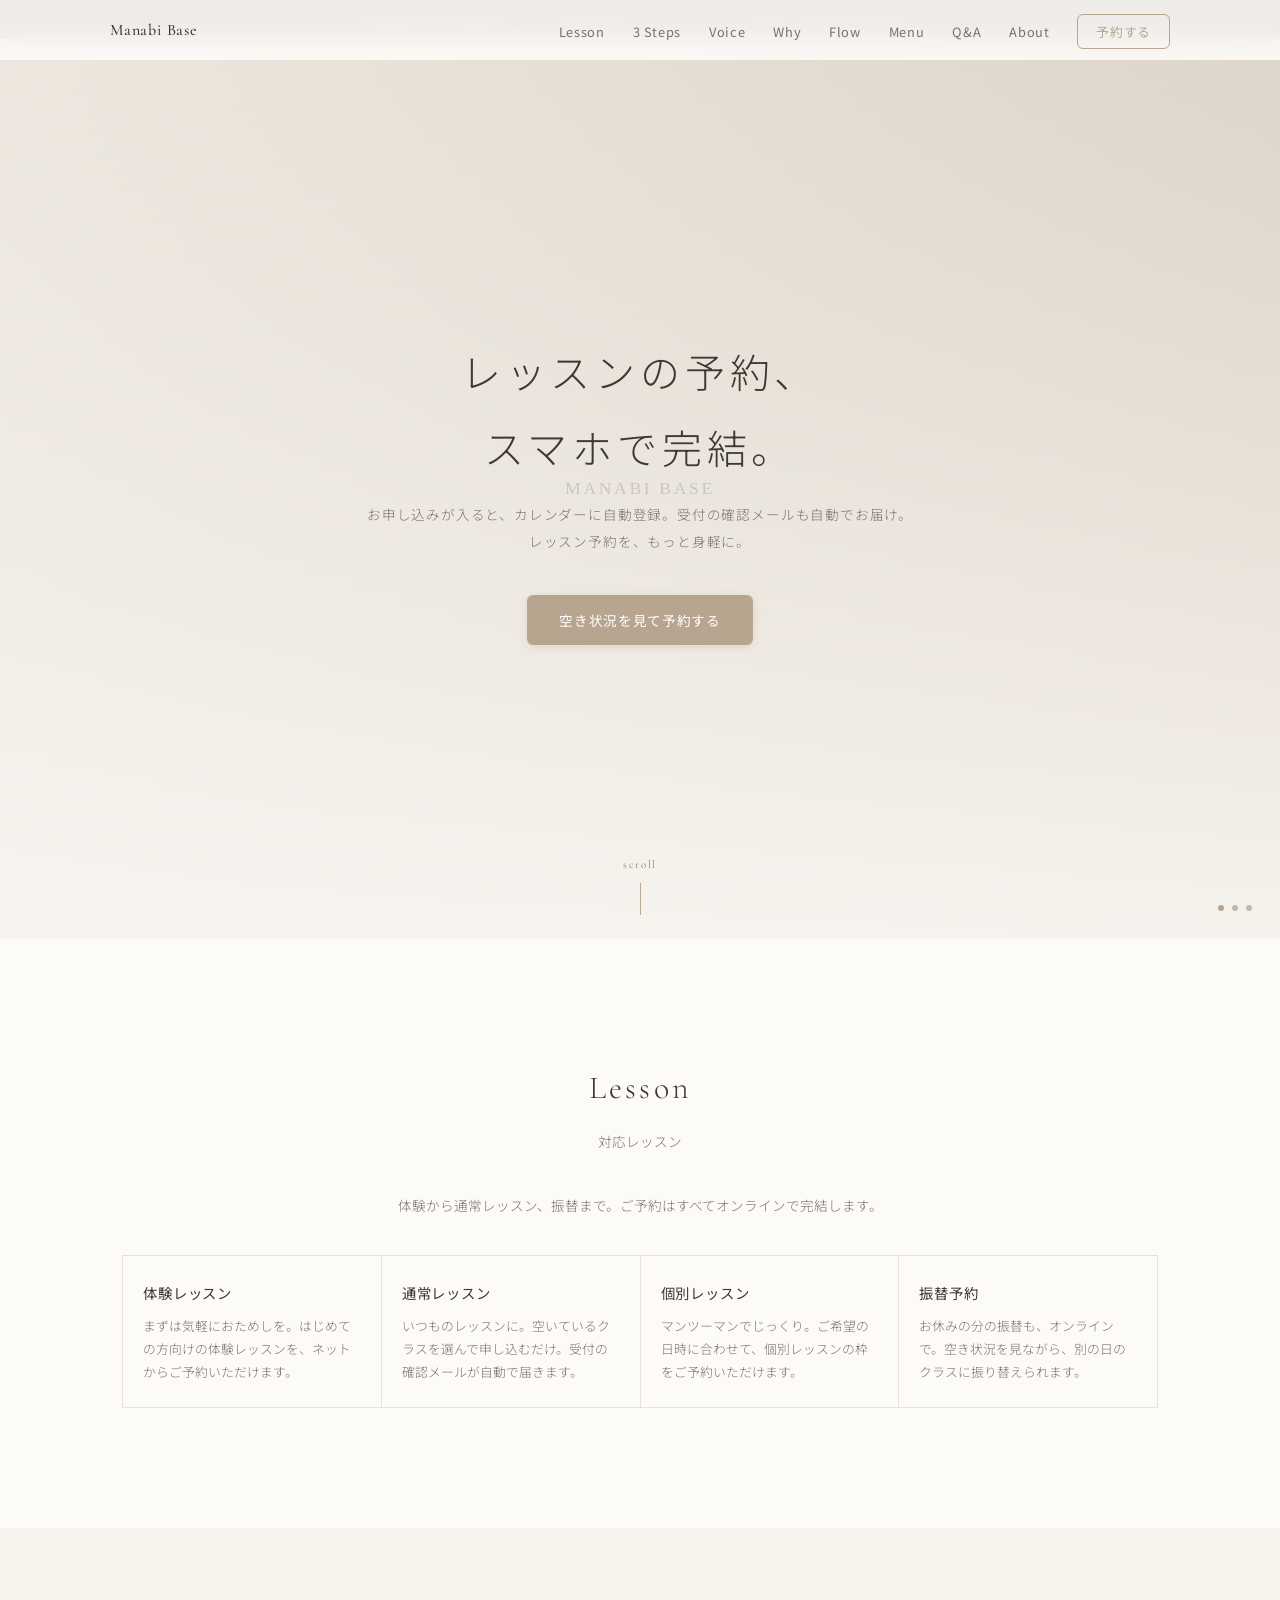
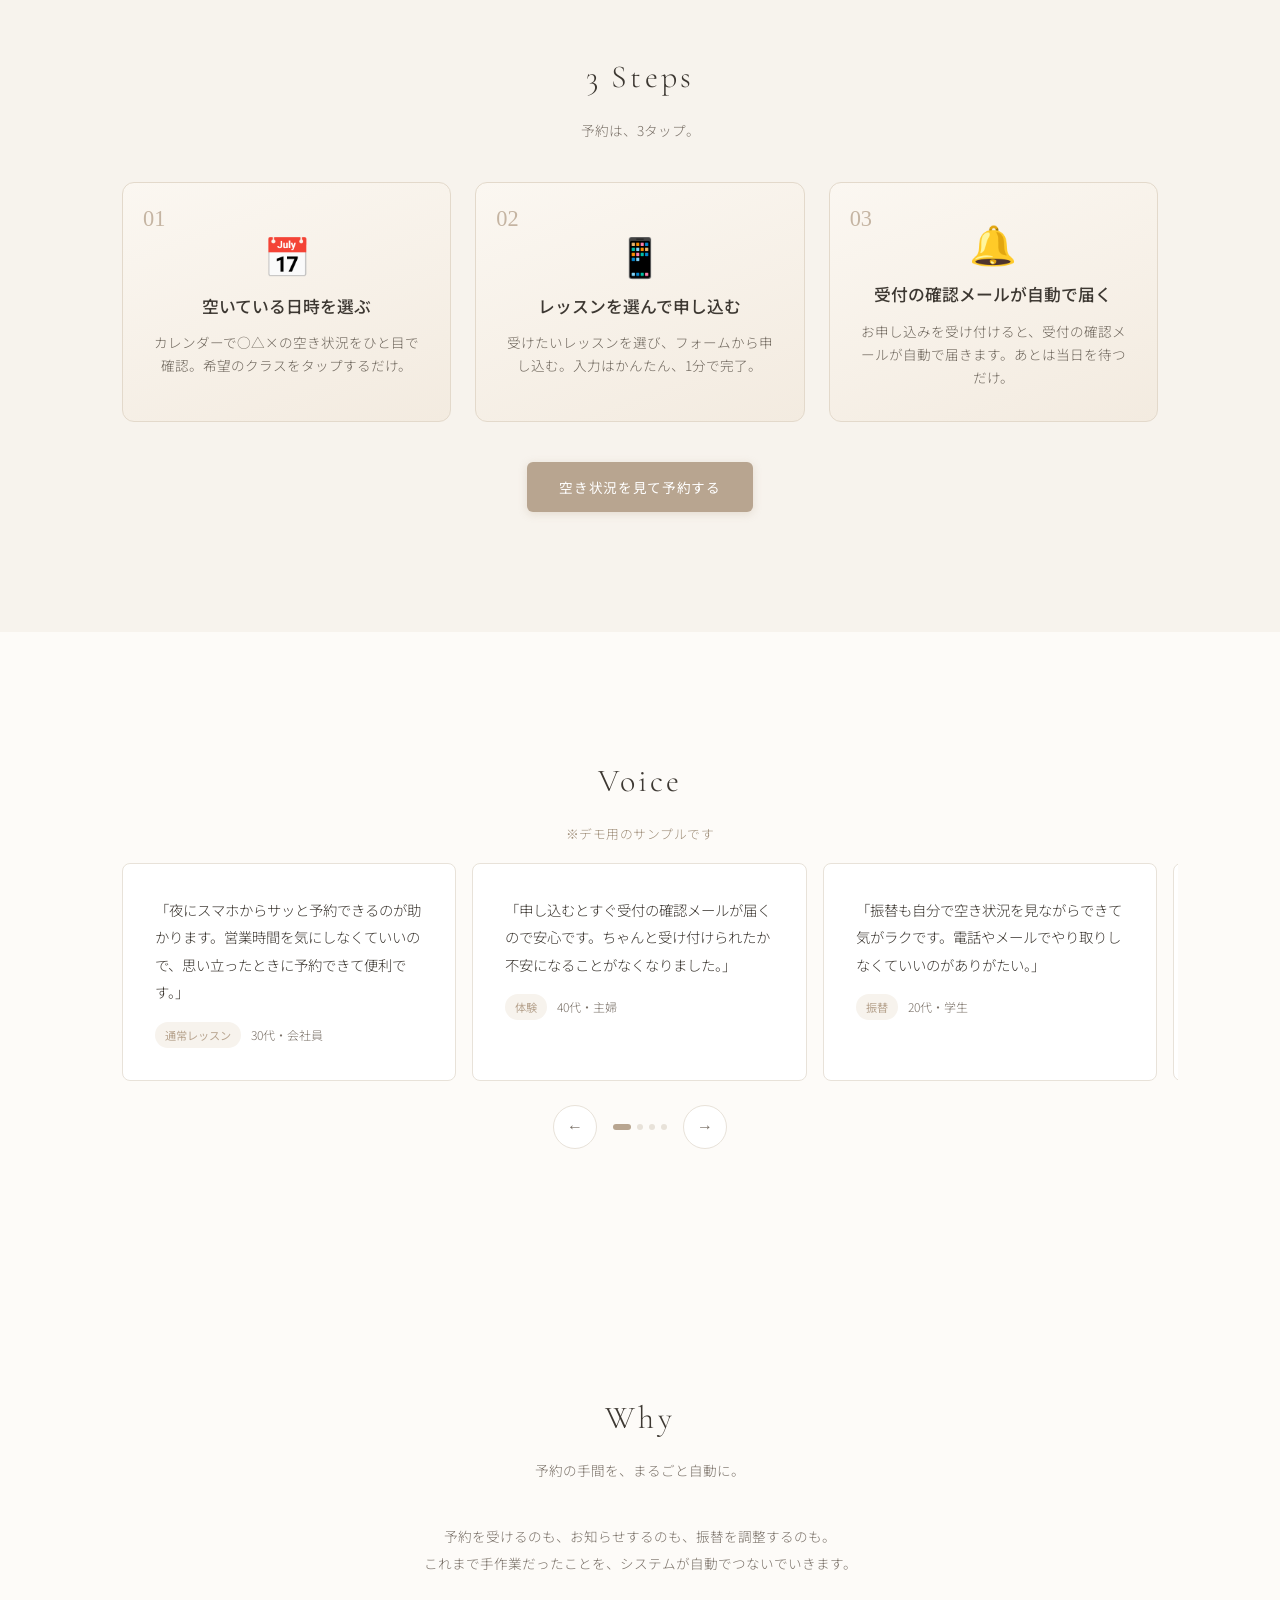
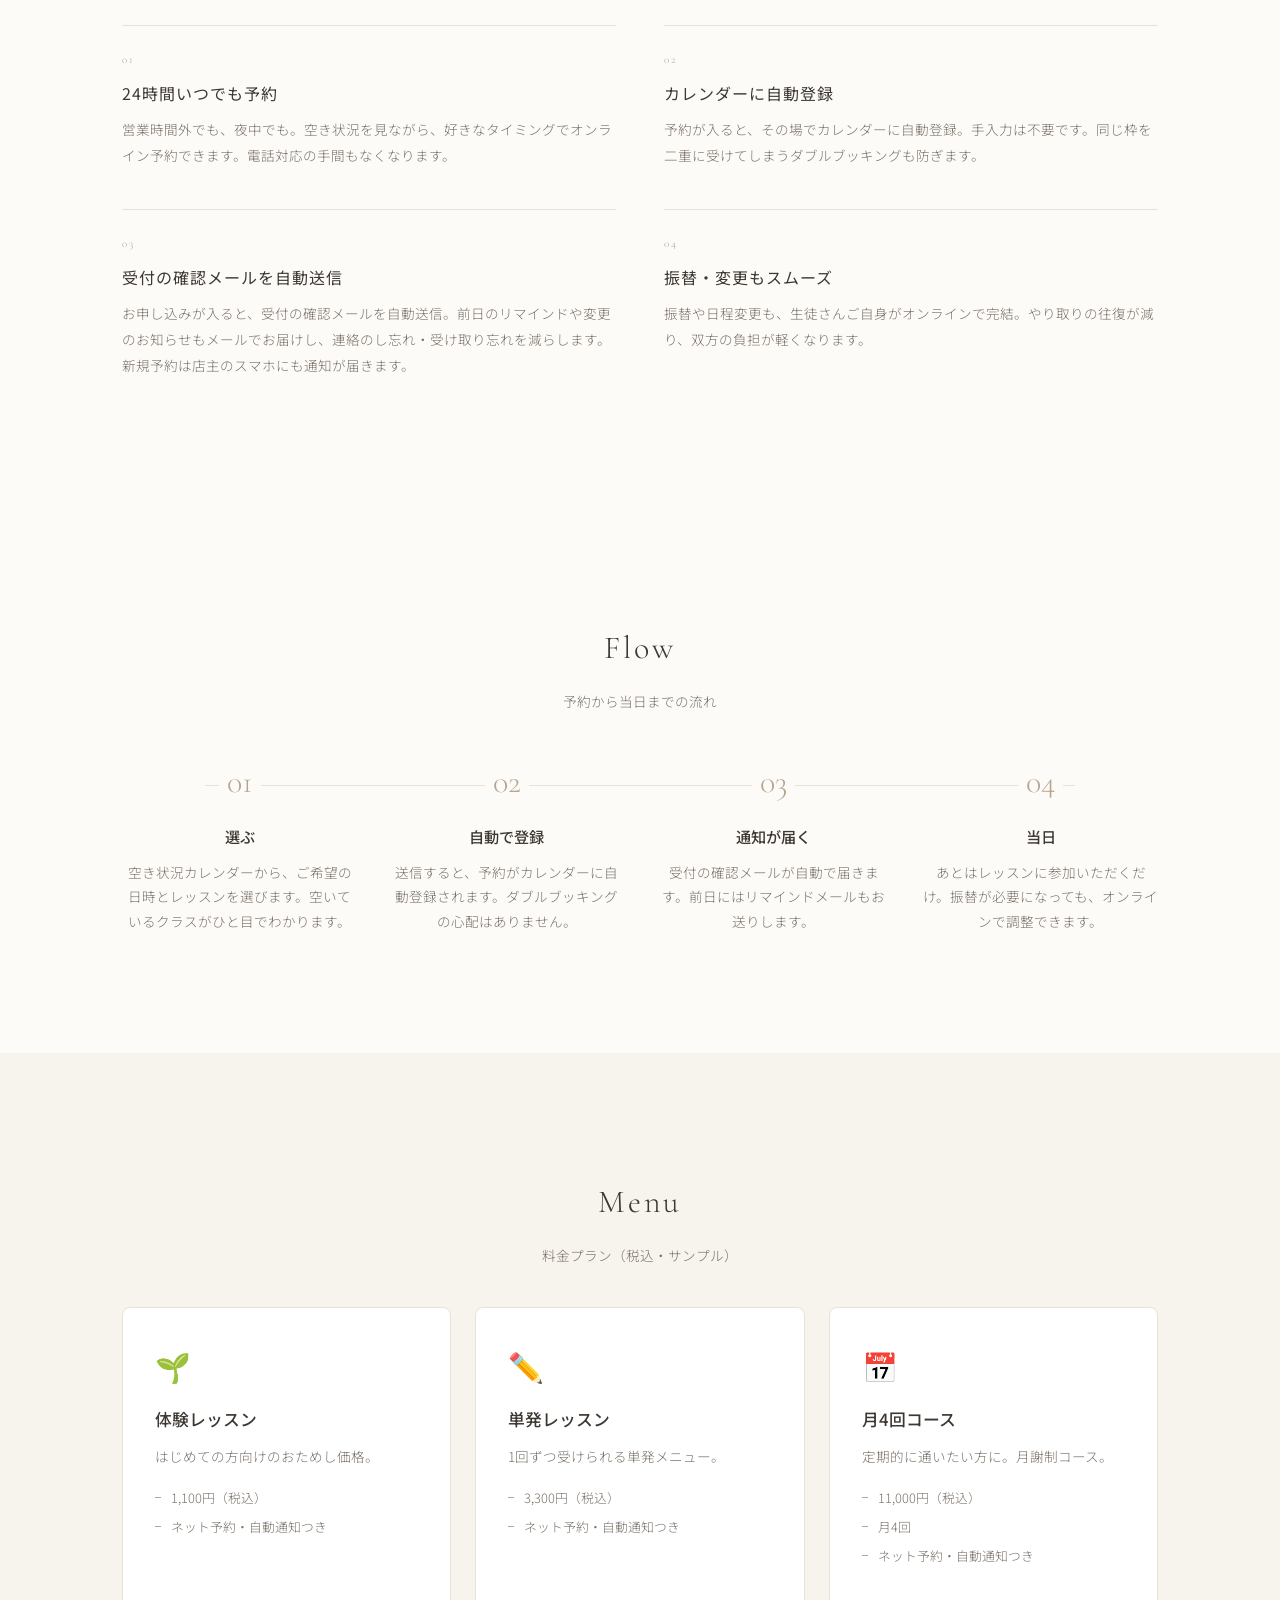
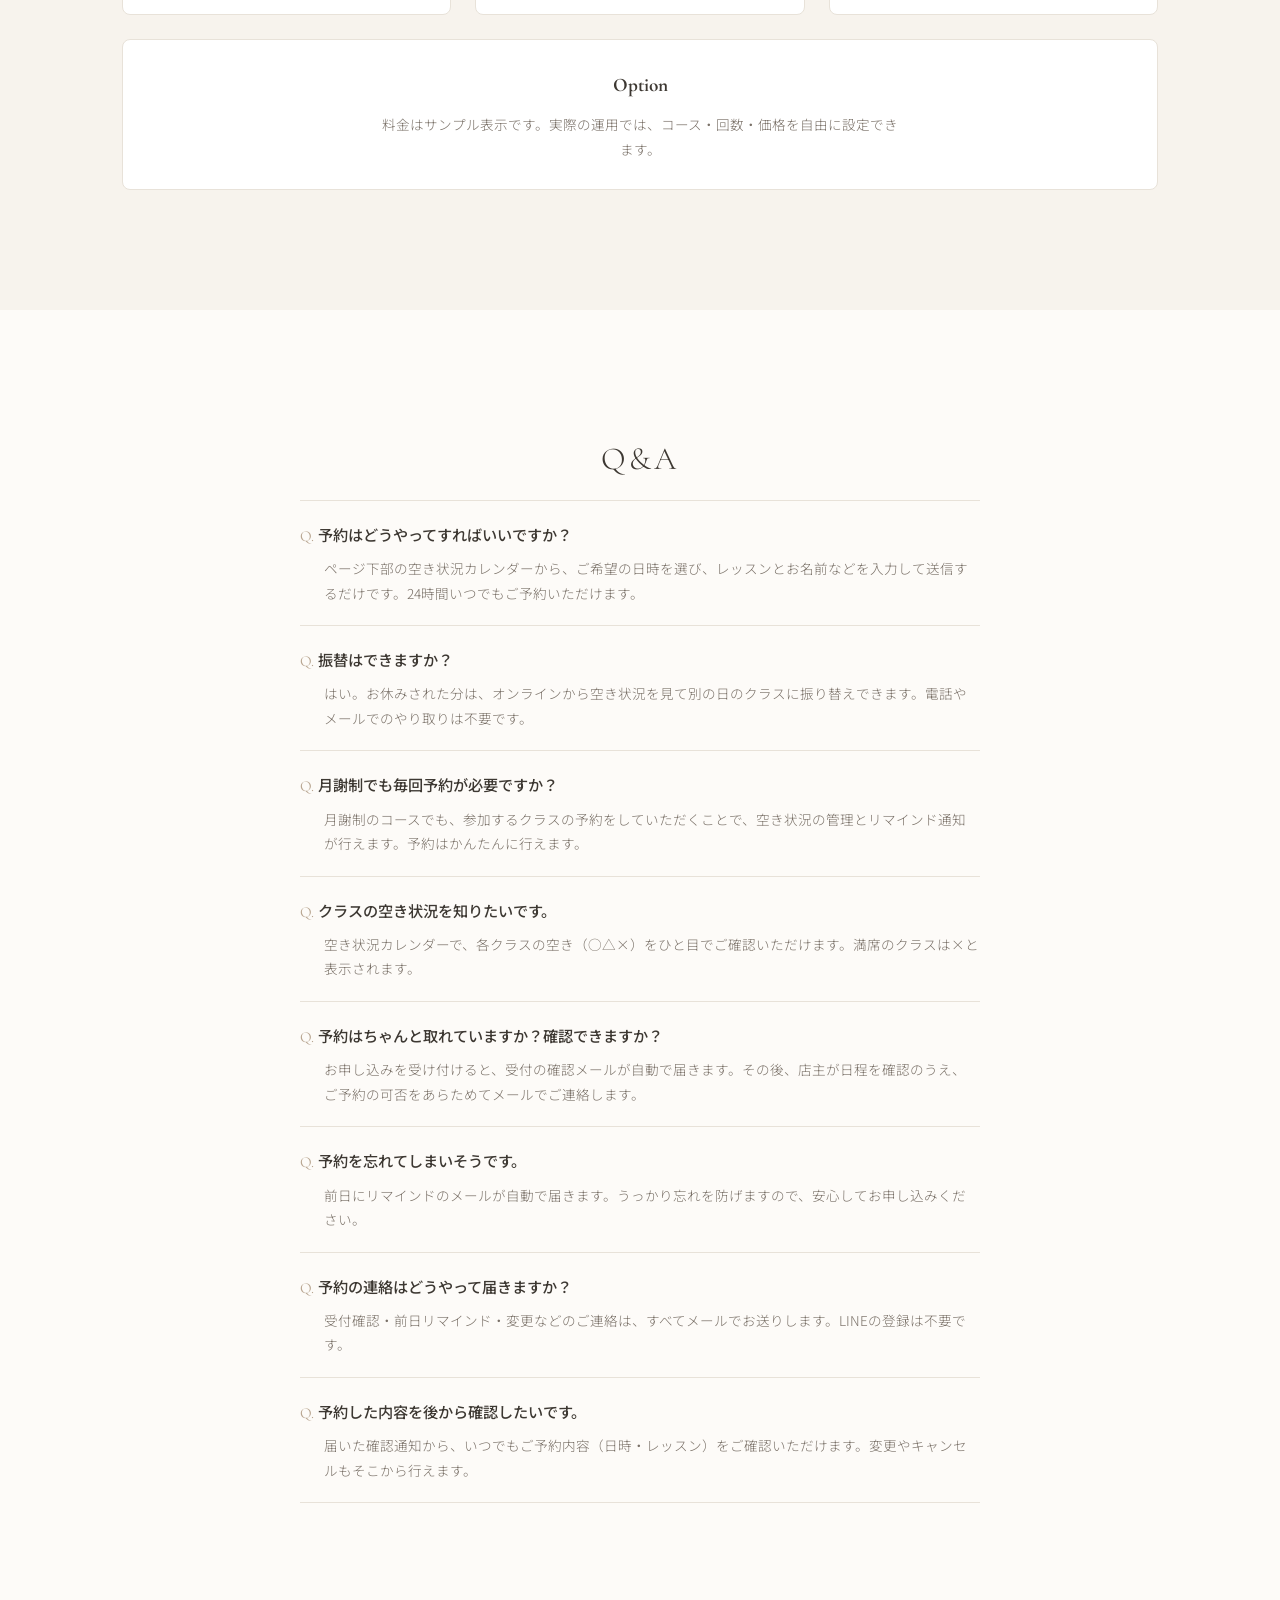
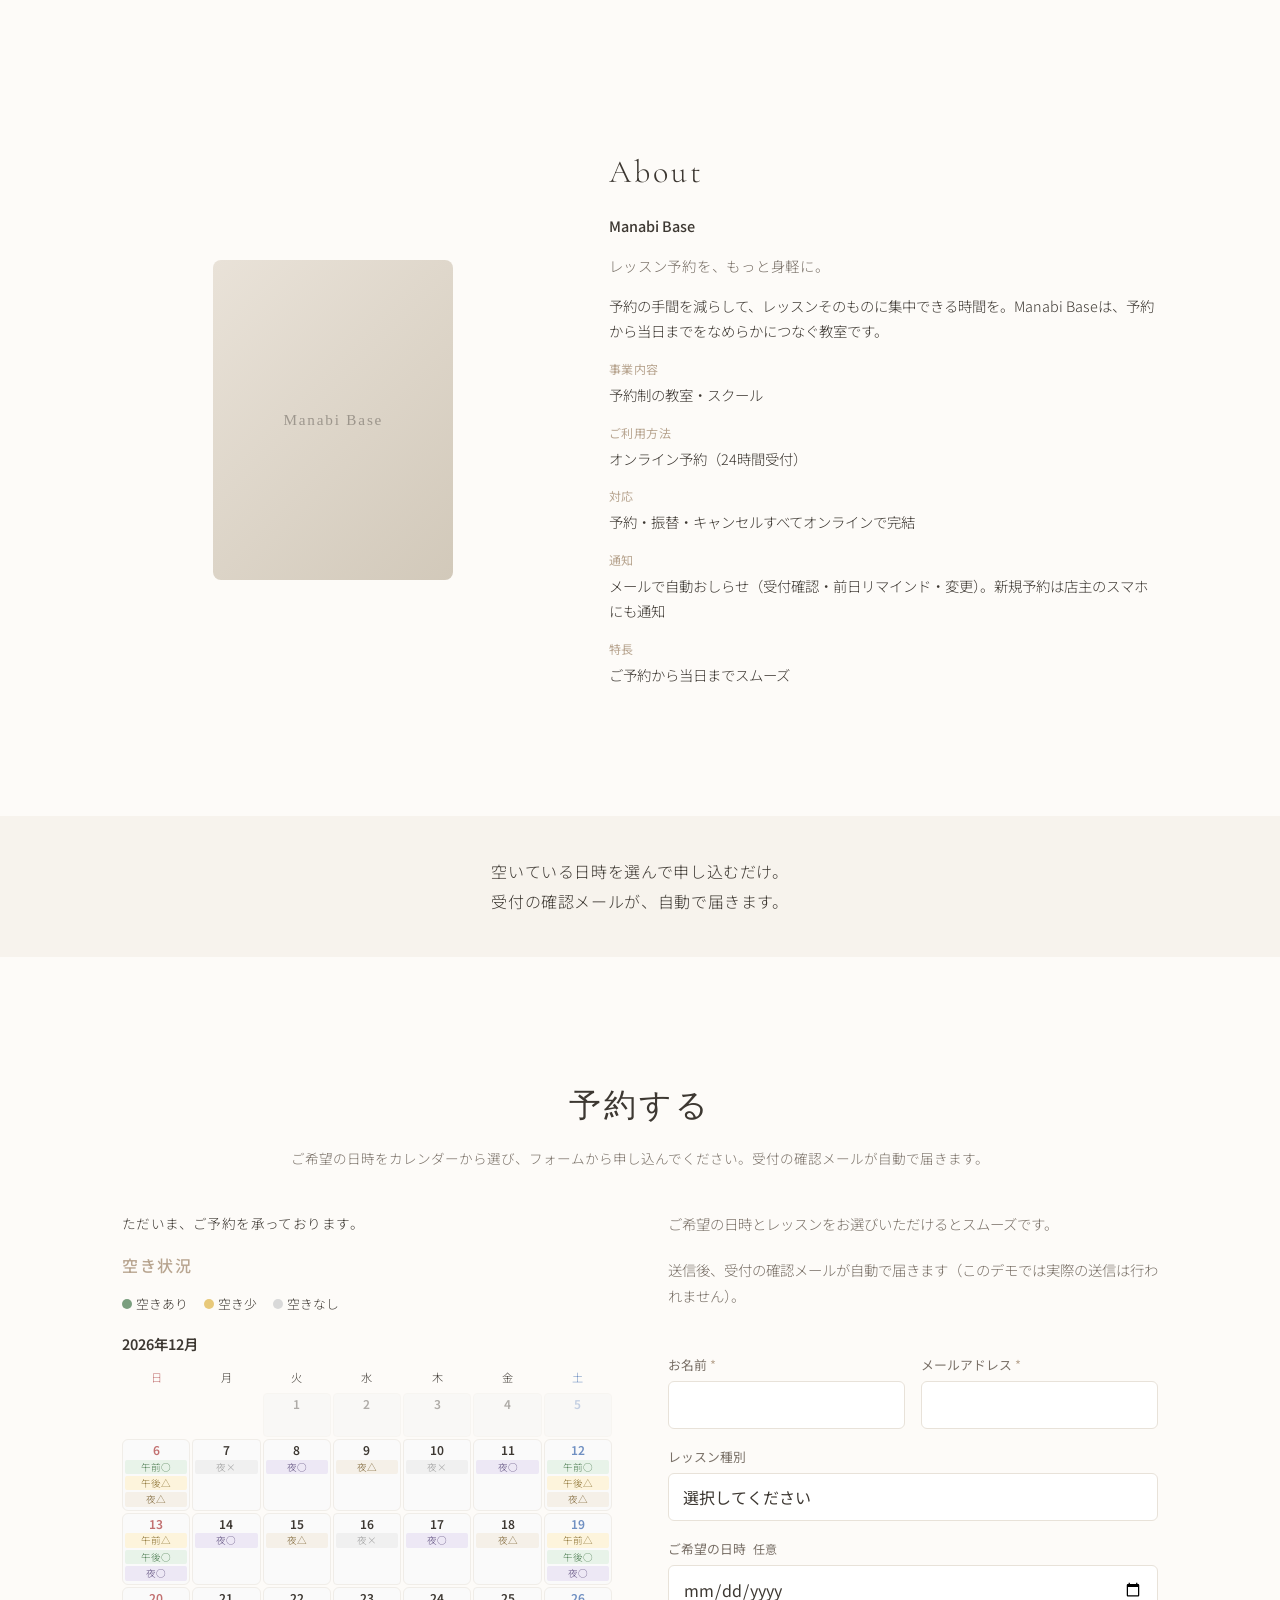
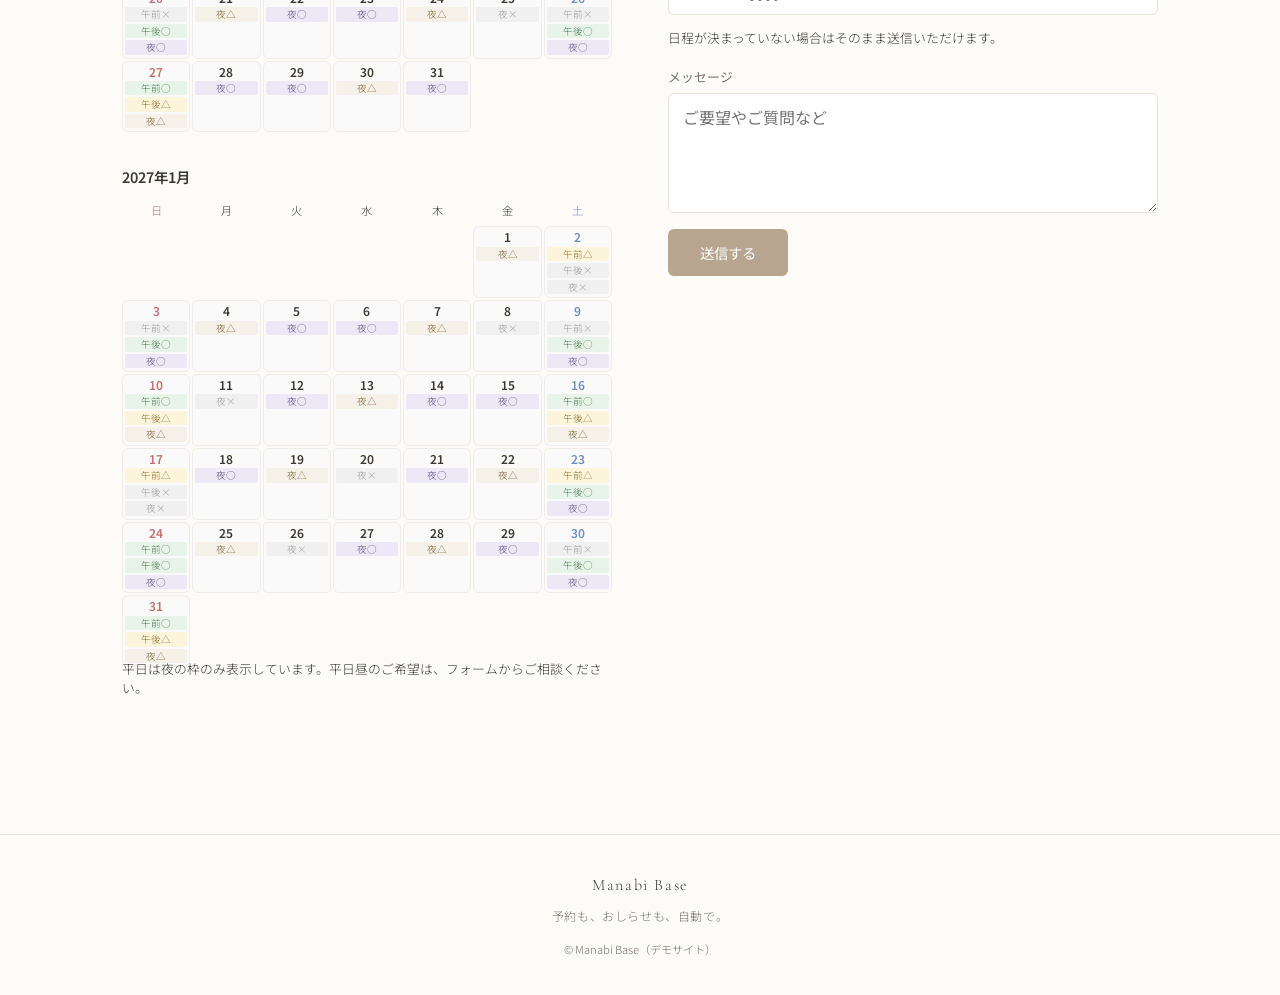
==== lesson.html @ a4e42550 "Add generic booking-system demo Co-Authored-By: Claude Opus 4.8 <noreply@anthropic.com>" ====
<!DOCTYPE html>
<html lang="ja">
<head>
  <meta charset="UTF-8">
  <meta name="viewport" content="width=device-width, initial-scale=1.0">
  <title>Manabi Base｜教室向け予約自動化システム デモサイト</title>
  <meta name="description" content="レッスン予約を、もっと身軽に。24時間ネット予約・カレンダー自動登録・メールでの受付確認・おしらせ自動化に対応した、教室・スクール向け予約受付・管理システムの汎用デモサイトです。">
  <meta name="robots" content="noindex, nofollow">
  <meta name="theme-color" content="#FDFBF8">
  <link rel="preconnect" href="https://fonts.googleapis.com">
  <link rel="preconnect" href="https://fonts.gstatic.com" crossorigin>
  <link href="https://fonts.googleapis.com/css2?family=Cormorant+Garamond:ital,wght@0,300;0,400;0,500;1,300&family=Noto+Sans+JP:wght@300;400;500&display=swap" rel="stylesheet">
  <link rel="stylesheet" href="style.css">
</head>
<body>

  <div class="demo-banner">これは教室向け予約自動化システムの汎用デモサイトです（サンプル表示・送信は行われません）</div>

  <nav class="nav" id="nav">
    <div class="nav-inner">
      <a href="#" class="nav-logo">Manabi Base</a>
      <button class="nav-toggle" id="navToggle" aria-label="メニューを開く" aria-expanded="false">
        <span></span><span></span><span></span>
      </button>
      <ul class="nav-links" id="navLinks">
        <li><a href="#genre">Lesson</a></li>
        <li><a href="#gallery">3 Steps</a></li>
        <li><a href="#voice">Voice</a></li>
        <li><a href="#why">Why</a></li>
        <li><a href="#flow">Flow</a></li>
        <li><a href="#menu">Menu</a></li>
        <li><a href="#faq">Q&amp;A</a></li>
        <li><a href="#about">About</a></li>
        <li><a href="#contact" class="nav-cta">予約する</a></li>
      </ul>
    </div>
  </nav>

  <section class="hero">
    <div class="hero-slides">
      <div class="hero-slide active"><span class="hero-ph-label">Manabi Base</span></div>
      <div class="hero-slide"><span class="hero-ph-label">Lesson</span></div>
      <div class="hero-slide"><span class="hero-ph-label">Booking</span></div>
    </div>
    <div class="hero-dots">
      <button class="hero-dot active" aria-label="スライド1"></button>
      <button class="hero-dot" aria-label="スライド2"></button>
      <button class="hero-dot" aria-label="スライド3"></button>
    </div>
    <div class="hero-content">
      <h1 class="hero-title">レッスンの予約、<br>スマホで完結。</h1>
      <p class="hero-sub">お申し込みが入ると、カレンダーに自動登録。受付の確認メールも自動でお届け。<br>レッスン予約を、もっと身軽に。</p>
      <a href="#contact" class="hero-cta">空き状況を見て予約する</a>
    </div>
    <div class="hero-scroll">
      <span>scroll</span>
      <div class="hero-scroll-line"></div>
    </div>
  </section>

  <section id="genre" class="section genre-section" aria-label="対応レッスン">
    <div class="container">
      <h2 class="section-label center">Lesson</h2>
      <p class="section-subtitle">対応レッスン</p>
      <p class="genre-lead">体験から通常レッスン、振替まで。ご予約はすべてオンラインで完結します。</p>
      <div class="genre-grid">
        <div class="genre-card fade-in">
          <h3 class="genre-title">体験レッスン</h3>
          <p class="genre-body">まずは気軽におためしを。はじめての方向けの体験レッスンを、ネットからご予約いただけます。</p>
        </div>
        <div class="genre-card fade-in">
          <h3 class="genre-title">通常レッスン</h3>
          <p class="genre-body">いつものレッスンに。空いているクラスを選んで申し込むだけ。受付の確認メールが自動で届きます。</p>
        </div>
        <div class="genre-card fade-in">
          <h3 class="genre-title">個別レッスン</h3>
          <p class="genre-body">マンツーマンでじっくり。ご希望の日時に合わせて、個別レッスンの枠をご予約いただけます。</p>
        </div>
        <div class="genre-card fade-in">
          <h3 class="genre-title">振替予約</h3>
          <p class="genre-body">お休みの分の振替も、オンラインで。空き状況を見ながら、別の日のクラスに振り替えられます。</p>
        </div>
      </div>
    </div>
  </section>

  <section id="gallery" class="section gallery" aria-label="予約の3ステップ">
    <div class="container">
      <h2 class="section-label center">3 Steps</h2>
      <p class="section-subtitle">予約は、3タップ。</p>
      <div class="steps3">
        <div class="step3-card fade-in">
          <span class="step3-num">01</span>
          <div class="step3-icon">&#128197;</div>
          <h3 class="step3-title">空いている日時を選ぶ</h3>
          <p class="step3-body">カレンダーで○△×の空き状況をひと目で確認。希望のクラスをタップするだけ。</p>
        </div>
        <div class="step3-card fade-in">
          <span class="step3-num">02</span>
          <div class="step3-icon">&#128241;</div>
          <h3 class="step3-title">レッスンを選んで申し込む</h3>
          <p class="step3-body">受けたいレッスンを選び、フォームから申し込む。入力はかんたん、1分で完了。</p>
        </div>
        <div class="step3-card fade-in">
          <span class="step3-num">03</span>
          <div class="step3-icon">&#128276;</div>
          <h3 class="step3-title">受付の確認メールが自動で届く</h3>
          <p class="step3-body">お申し込みを受け付けると、受付の確認メールが自動で届きます。あとは当日を待つだけ。</p>
        </div>
      </div>
      <div class="gallery-cta">
        <a href="#contact" class="hero-cta">空き状況を見て予約する</a>
      </div>
    </div>
  </section>

  <section id="voice" class="section voice" aria-label="お客様の声">
    <div class="container">
      <h2 class="section-label center">Voice</h2>
      <p class="demo-note">※デモ用のサンプルです</p>
      <div class="voice-carousel" id="voiceCarousel">
        <div class="voice-track">
          <div class="voice-card fade-in">
            <p class="voice-text">「夜にスマホからサッと予約できるのが助かります。営業時間を気にしなくていいので、思い立ったときに予約できて便利です。」</p>
            <div class="voice-meta"><span class="voice-tag">通常レッスン</span><span class="voice-author">30代・会社員</span></div>
          </div>
          <div class="voice-card fade-in">
            <p class="voice-text">「申し込むとすぐ受付の確認メールが届くので安心です。ちゃんと受け付けられたか不安になることがなくなりました。」</p>
            <div class="voice-meta"><span class="voice-tag">体験</span><span class="voice-author">40代・主婦</span></div>
          </div>
          <div class="voice-card fade-in">
            <p class="voice-text">「振替も自分で空き状況を見ながらできて気がラクです。電話やメールでやり取りしなくていいのがありがたい。」</p>
            <div class="voice-meta"><span class="voice-tag">振替</span><span class="voice-author">20代・学生</span></div>
          </div>
          <div class="voice-card fade-in">
            <p class="voice-text">「前日にリマインドが来るのでうっかり忘れがなくなりました。通知が来ると『そうだ明日だった』と思い出せて助かります。」</p>
            <div class="voice-meta"><span class="voice-tag">リマインド</span><span class="voice-author">50代・自営業</span></div>
          </div>
        </div>
      </div>
      <div class="voice-nav">
        <button class="voice-nav-btn" id="voicePrev" aria-label="前へ">&larr;</button>
        <div class="voice-dots" id="voiceDots"></div>
        <button class="voice-nav-btn" id="voiceNext" aria-label="次へ">&rarr;</button>
      </div>
    </div>
  </section>

  <section id="why" class="section why-section" aria-label="選ばれる理由">
    <div class="container">
      <h2 class="section-label center">Why</h2>
      <p class="section-subtitle">予約の手間を、まるごと自動に。</p>
      <p class="why-lead">予約を受けるのも、お知らせするのも、振替を調整するのも。<br>これまで手作業だったことを、システムが自動でつないでいきます。</p>
      <div class="why-grid">
        <div class="why-card fade-in"><span class="why-number">01</span><h3 class="why-title">24時間いつでも予約</h3><p class="why-body">営業時間外でも、夜中でも。空き状況を見ながら、好きなタイミングでオンライン予約できます。電話対応の手間もなくなります。</p></div>
        <div class="why-card fade-in"><span class="why-number">02</span><h3 class="why-title">カレンダーに自動登録</h3><p class="why-body">予約が入ると、その場でカレンダーに自動登録。手入力は不要です。同じ枠を二重に受けてしまうダブルブッキングも防ぎます。</p></div>
        <div class="why-card fade-in"><span class="why-number">03</span><h3 class="why-title">受付の確認メールを自動送信</h3><p class="why-body">お申し込みが入ると、受付の確認メールを自動送信。前日のリマインドや変更のお知らせもメールでお届けし、連絡のし忘れ・受け取り忘れを減らします。新規予約は店主のスマホにも通知が届きます。</p></div>
        <div class="why-card fade-in"><span class="why-number">04</span><h3 class="why-title">振替・変更もスムーズ</h3><p class="why-body">振替や日程変更も、生徒さんご自身がオンラインで完結。やり取りの往復が減り、双方の負担が軽くなります。</p></div>
      </div>
    </div>
  </section>

  <section id="flow" class="section flow" aria-label="予約の流れ">
    <div class="container">
      <h2 class="section-label center">Flow</h2>
      <p class="section-subtitle">予約から当日までの流れ</p>
      <div class="flow-steps">
        <div class="flow-step fade-in"><div class="flow-number">01</div><h3 class="flow-step-title">選ぶ</h3><p class="flow-step-desc">空き状況カレンダーから、ご希望の日時とレッスンを選びます。空いているクラスがひと目でわかります。</p></div>
        <div class="flow-step fade-in"><div class="flow-number">02</div><h3 class="flow-step-title">自動で登録</h3><p class="flow-step-desc">送信すると、予約がカレンダーに自動登録されます。ダブルブッキングの心配はありません。</p></div>
        <div class="flow-step fade-in"><div class="flow-number">03</div><h3 class="flow-step-title">通知が届く</h3><p class="flow-step-desc">受付の確認メールが自動で届きます。前日にはリマインドメールもお送りします。</p></div>
        <div class="flow-step fade-in"><div class="flow-number">04</div><h3 class="flow-step-title">当日</h3><p class="flow-step-desc">あとはレッスンに参加いただくだけ。振替が必要になっても、オンラインで調整できます。</p></div>
      </div>
    </div>
  </section>

  <section id="menu" class="section menu-section" aria-label="メニューと料金">
    <div class="container">
      <h2 class="section-label center">Menu</h2>
      <p class="section-subtitle">料金プラン（税込・サンプル）</p>
      <div class="menu-grid">
        <div class="menu-card fade-in">
          <div class="menu-icon">&#127793;</div>
          <h3 class="menu-name">体験レッスン</h3>
          <p class="menu-desc">はじめての方向けのおためし価格。</p>
          <ul class="menu-details"><li>1,100円（税込）</li><li>ネット予約・自動通知つき</li></ul>
        </div>
        <div class="menu-card fade-in">
          <div class="menu-icon">&#9999;&#65039;</div>
          <h3 class="menu-name">単発レッスン</h3>
          <p class="menu-desc">1回ずつ受けられる単発メニュー。</p>
          <ul class="menu-details"><li>3,300円（税込）</li><li>ネット予約・自動通知つき</li></ul>
        </div>
        <div class="menu-card fade-in">
          <div class="menu-icon">&#128197;</div>
          <h3 class="menu-name">月4回コース</h3>
          <p class="menu-desc">定期的に通いたい方に。月謝制コース。</p>
          <ul class="menu-details"><li>11,000円（税込）</li><li>月4回</li><li>ネット予約・自動通知つき</li></ul>
        </div>
      </div>
      <div class="menu-option fade-in">
        <h3 class="menu-option-title">Option</h3>
        <p>料金はサンプル表示です。実際の運用では、コース・回数・価格を自由に設定できます。</p>
      </div>
    </div>
  </section>

  <section id="faq" class="section faq-section" aria-label="よくある質問">
    <div class="container">
      <h2 class="section-label center">Q&amp;A</h2>
      <div class="faq-list">
        <div class="faq-item fade-in"><h3 class="faq-question">予約はどうやってすればいいですか？</h3><p class="faq-answer">ページ下部の空き状況カレンダーから、ご希望の日時を選び、レッスンとお名前などを入力して送信するだけです。24時間いつでもご予約いただけます。</p></div>
        <div class="faq-item fade-in"><h3 class="faq-question">振替はできますか？</h3><p class="faq-answer">はい。お休みされた分は、オンラインから空き状況を見て別の日のクラスに振り替えできます。電話やメールでのやり取りは不要です。</p></div>
        <div class="faq-item fade-in"><h3 class="faq-question">月謝制でも毎回予約が必要ですか？</h3><p class="faq-answer">月謝制のコースでも、参加するクラスの予約をしていただくことで、空き状況の管理とリマインド通知が行えます。予約はかんたんに行えます。</p></div>
        <div class="faq-item fade-in"><h3 class="faq-question">クラスの空き状況を知りたいです。</h3><p class="faq-answer">空き状況カレンダーで、各クラスの空き（○△×）をひと目でご確認いただけます。満席のクラスは×と表示されます。</p></div>
        <div class="faq-item fade-in"><h3 class="faq-question">予約はちゃんと取れていますか？確認できますか？</h3><p class="faq-answer">お申し込みを受け付けると、受付の確認メールが自動で届きます。その後、店主が日程を確認のうえ、ご予約の可否をあらためてメールでご連絡します。</p></div>
        <div class="faq-item fade-in"><h3 class="faq-question">予約を忘れてしまいそうです。</h3><p class="faq-answer">前日にリマインドのメールが自動で届きます。うっかり忘れを防げますので、安心してお申し込みください。</p></div>
        <div class="faq-item fade-in"><h3 class="faq-question">予約の連絡はどうやって届きますか？</h3><p class="faq-answer">受付確認・前日リマインド・変更などのご連絡は、すべてメールでお送りします。LINEの登録は不要です。</p></div>
        <div class="faq-item fade-in"><h3 class="faq-question">予約した内容を後から確認したいです。</h3><p class="faq-answer">届いた確認通知から、いつでもご予約内容（日時・レッスン）をご確認いただけます。変更やキャンセルもそこから行えます。</p></div>
      </div>
    </div>
  </section>

  <section id="about" class="section about" aria-label="この教室について">
    <div class="container">
      <div class="about-grid">
        <div class="about-image about-ph fade-in"><span class="about-ph-label">Manabi Base</span></div>
        <div class="about-text fade-in">
          <h2 class="section-label">About</h2>
          <p class="about-name">Manabi Base</p>
          <p class="about-lead">レッスン予約を、もっと身軽に。</p>
          <p class="about-summary">予約の手間を減らして、レッスンそのものに集中できる時間を。Manabi Baseは、予約から当日までをなめらかにつなぐ教室です。</p>
          <div class="about-profile-list">
            <dl class="about-dl">
              <dt>事業内容</dt><dd>予約制の教室・スクール</dd>
              <dt>ご利用方法</dt><dd>オンライン予約（24時間受付）</dd>
              <dt>対応</dt><dd>予約・振替・キャンセルすべてオンラインで完結</dd>
              <dt>通知</dt><dd>メールで自動おしらせ（受付確認・前日リマインド・変更）。新規予約は店主のスマホにも通知</dd>
              <dt>特長</dt><dd>ご予約から当日までスムーズ</dd>
            </dl>
          </div>
        </div>
      </div>
    </div>
  </section>

  <div class="contact-nudge">
    <div class="container">
      <p class="contact-nudge-text">空いている日時を選んで申し込むだけ。<br>受付の確認メールが、自動で届きます。</p>
    </div>
  </div>

  <section id="contact" class="section contact" aria-label="予約">
    <div class="container">
      <h2 class="section-label center">予約する</h2>
      <p class="section-subtitle">ご希望の日時をカレンダーから選び、フォームから申し込んでください。受付の確認メールが自動で届きます。</p>
      <div class="contact-layout">
        <div class="av-section fade-in">
          <p class="av-accepting">ただいま、ご予約を承っております。</p>
          <h3 class="av-section-title">空き状況</h3>
          <div class="av-legend">
            <span class="av-legend-item"><span class="av-dot av-open"></span>空きあり</span>
            <span class="av-legend-item"><span class="av-dot av-limited"></span>空き少</span>
            <span class="av-legend-item"><span class="av-dot av-busy"></span>空きなし</span>
          </div>
          <div id="availabilityCalendar" class="av-calendars"></div>
          <p class="av-note">平日は夜の枠のみ表示しています。平日昼のご希望は、フォームからご相談ください。</p>
        </div>
      <div class="contact-inner">
        <div class="contact-info fade-in">
          <p>ご希望の日時とレッスンをお選びいただけるとスムーズです。</p>
          <p class="contact-note">送信後、受付の確認メールが自動で届きます（このデモでは実際の送信は行われません）。</p>
        </div>
        <form class="contact-form fade-in" id="contactForm">
          <div class="form-row">
            <div class="form-group"><label for="name">お名前 <span class="required">*</span></label><input type="text" id="name" name="name" required autocomplete="name"></div>
            <div class="form-group"><label for="email">メールアドレス <span class="required">*</span></label><input type="email" id="email" name="email" required autocomplete="email"></div>
          </div>
          <div class="form-group">
            <label for="category">レッスン種別</label>
            <select id="category" name="category">
              <option value="">選択してください</option>
              <option value="trial">体験</option>
              <option value="regular">通常</option>
              <option value="private">個別</option>
              <option value="makeup">振替</option>
              <option value="online">オンライン</option>
              <option value="other">その他（ご相談）</option>
            </select>
          </div>
          <div class="form-group">
            <label>ご希望の日時 <span class="optional">任意</span></label>
            <div class="date-slot-picker">
              <input type="date" id="preferredDatePicker" class="preferred-date-input">
              <div id="slotContainer" class="slot-container" style="display:none">
                <p class="slot-loading" id="slotLoading">空き枠を確認中...</p>
                <div id="slotButtons" class="slot-buttons"></div>
                <p class="slot-none" id="slotNone" style="display:none">この日は空きがありません。別の日をお選びいただくか、日時未定のままご相談ください。</p>
              </div>
            </div>
            <p class="form-hint">日程が決まっていない場合はそのまま送信いただけます。</p>
            <input type="hidden" id="preferredDate" name="preferredDate">
          </div>
          <div class="form-group"><label for="message">メッセージ</label><textarea id="message" name="message" rows="4" placeholder="ご要望やご質問など"></textarea></div>
          <button type="submit" class="form-submit">送信する</button>
        </form>
      </div>
      </div>
    </div>
  </section>

  <footer class="footer">
    <div class="container">
      <p class="footer-logo">Manabi Base</p>
      <p class="footer-tagline">予約も、おしらせも、自動で。</p>
      <p class="footer-copy">&copy; Manabi Base（デモサイト）</p>
    </div>
  </footer>

  <div class="mobile-cta" id="mobileCta">
    <a href="#contact" class="mobile-cta-btn">空き状況を見て予約する</a>
  </div>

  <script src="script.js"></script>
</body>
</html>
---- style.css ----
/* ============================================
   Booking System Demo
   Design: Warm, light, friendly
   Mobile-first responsive
   ============================================ */

/* --- Reset & Variables --- */
*, *::before, *::after {
  margin: 0;
  padding: 0;
  box-sizing: border-box;
}

:root {
  --color-bg: #FDFBF8;
  --color-bg-warm: #F7F3ED;
  --color-bg-accent: #EDE8DF;
  --color-text: #3D3832;
  --color-text-light: #7A7168;
  --color-accent: #B8A590;
  --color-accent-hover: #A08E78;
  --color-white: #FFFFFF;
  --color-border: #E8E2D9;
  --color-success: #7A9E7E;

  --font-display: 'Cormorant Garamond', serif;
  --font-body: 'Noto Sans JP', sans-serif;

  --container-max: 1100px;
  --transition: 0.3s ease;
  --radius: 6px;
}

html {
  scroll-behavior: smooth;
  font-size: 16px;
  scroll-padding-top: 64px;
}

body {
  font-family: var(--font-body);
  font-weight: 300;
  color: var(--color-text);
  background-color: var(--color-bg);
  line-height: 1.8;
  -webkit-font-smoothing: antialiased;
  -webkit-text-size-adjust: 100%;
  overflow-x: hidden;
}

/* Prevent image theft */
img {
  max-width: 100%;
  height: auto;
  display: block;
  -webkit-user-drag: none;
  user-select: none;
  -webkit-touch-callout: none;
}

a {
  color: inherit;
  text-decoration: none;
}

.container {
  max-width: var(--container-max);
  margin: 0 auto;
  padding: 0 20px;
}

/* --- Animations --- */
.fade-in {
  opacity: 0;
  transform: translateY(24px);
  transition: opacity 0.7s ease, transform 0.7s ease;
}

.fade-in.visible {
  opacity: 1;
  transform: translateY(0);
}

/* Fallback: if JS hasn't run after 2s, show everything */
@media (prefers-reduced-motion: reduce) {
  .fade-in {
    opacity: 1;
    transform: none;
  }
}

/* Gallery images should always be visible even before animation */
.gallery-item img,
.about-image img {
  opacity: 1 !important;
}

/* --- Navigation --- */
.nav {
  position: fixed;
  top: 0;
  left: 0;
  width: 100%;
  z-index: 100;
  background: rgba(253, 251, 248, 0.92);
  backdrop-filter: blur(12px);
  -webkit-backdrop-filter: blur(12px);
  transition: box-shadow var(--transition), background var(--transition);
}

.nav.scrolled {
  background: rgba(253, 251, 248, 0.97);
  box-shadow: 0 1px 8px rgba(0,0,0,0.06);
}

.nav-inner {
  max-width: var(--container-max);
  margin: 0 auto;
  padding: 0 20px;
  display: flex;
  align-items: center;
  justify-content: space-between;
  height: 60px;
}

.nav-logo {
  font-family: var(--font-display);
  font-size: 1rem;
  font-weight: 500;
  letter-spacing: 0.05em;
  color: var(--color-text);
  white-space: nowrap;
}

.nav-links {
  display: none;
  position: absolute;
  top: 60px;
  left: 0;
  right: 0;
  background: rgba(253, 251, 248, 0.98);
  backdrop-filter: blur(12px);
  -webkit-backdrop-filter: blur(12px);
  flex-direction: column;
  padding: 20px;
  gap: 16px;
  list-style: none;
  border-bottom: 1px solid var(--color-border);
}

.nav-links.active {
  display: flex;
}

.nav-links a {
  font-size: 0.8rem;
  font-weight: 400;
  letter-spacing: 0.05em;
  color: var(--color-text-light);
  transition: color var(--transition);
  position: relative;
}

.nav-links a::after {
  content: '';
  position: absolute;
  bottom: -4px;
  left: 0;
  width: 0;
  height: 1px;
  background: var(--color-accent);
  transition: width var(--transition);
}

.nav-links a:hover::after {
  width: 100%;
}

.nav-links a:hover {
  color: var(--color-text);
}

.nav-cta {
  padding: 7px 18px !important;
  border: 1px solid var(--color-accent) !important;
  border-radius: var(--radius) !important;
  color: var(--color-accent) !important;
  transition: all var(--transition) !important;
}

.nav-cta::after {
  display: none !important;
}

.nav-cta:hover {
  background: var(--color-accent) !important;
  color: var(--color-white) !important;
}

.nav-toggle {
  display: flex;
  flex-direction: column;
  gap: 5px;
  background: none;
  border: none;
  cursor: pointer;
  padding: 8px 4px;
  -webkit-tap-highlight-color: transparent;
}

.nav-toggle span {
  display: block;
  width: 22px;
  height: 1.5px;
  background: var(--color-text);
  transition: var(--transition);
  transform-origin: center;
}

.nav-toggle.active span:nth-child(1) {
  transform: rotate(45deg) translate(4.5px, 4.5px);
}

.nav-toggle.active span:nth-child(2) {
  opacity: 0;
}

.nav-toggle.active span:nth-child(3) {
  transform: rotate(-45deg) translate(4.5px, -4.5px);
}

/* --- Hero --- */
.hero {
  position: relative;
  height: 100svh;
  min-height: 560px;
  display: flex;
  align-items: center;
  justify-content: center;
  overflow: hidden;
}

.hero-slides {
  position: absolute;
  inset: 0;
  z-index: 0;
}

.hero-slides::after {
  content: '';
  position: absolute;
  inset: 0;
  background: linear-gradient(
    to bottom,
    rgba(253, 251, 248, 0.2) 0%,
    rgba(253, 251, 248, 0.45) 40%,
    rgba(253, 251, 248, 0.85) 100%
  );
  z-index: 1;
}

.hero-slide {
  position: absolute;
  inset: 0;
  opacity: 0;
  transition: opacity 1.2s ease;
}

.hero-slide.active {
  opacity: 1;
}

.hero-slide img {
  width: 100%;
  height: 100%;
  object-fit: cover;
}

.hero-dots {
  position: absolute;
  bottom: 28px;
  right: 28px;
  display: flex;
  gap: 8px;
  z-index: 2;
}

.hero-dot {
  width: 6px;
  height: 6px;
  border-radius: 50%;
  border: none;
  background: rgba(61, 56, 50, 0.3);
  cursor: pointer;
  padding: 0;
  transition: background var(--transition);
}

.hero-dot.active {
  background: var(--color-accent);
}

.hero-content {
  position: relative;
  z-index: 1;
  text-align: center;
  padding: 0 20px;
  max-width: 600px;
}

.hero-subtitle {
  font-family: var(--font-display);
  font-size: 0.9rem;
  letter-spacing: 0.2em;
  color: var(--color-accent);
  margin-bottom: 16px;
}

.hero-title {
  font-family: var(--font-body);
  font-size: 1.8rem;
  font-weight: 300;
  line-height: 1.9;
  letter-spacing: 0.12em;
  color: var(--color-text);
  margin-bottom: 16px;
}

.hero-lead {
  font-size: 0.85rem;
  color: var(--color-text-light);
  margin-bottom: 32px;
  line-height: 1.7;
}

.hero-sub {
  font-size: 0.85rem;
  color: var(--color-text-light);
  margin-bottom: 40px;
  line-height: 2.0;
  letter-spacing: 0.06em;
}

.hero-stats {
  list-style: none;
  padding: 0;
  margin: 0 0 24px;
  display: flex;
  flex-direction: column;
  gap: 4px;
}

.hero-stats li {
  font-size: 0.78rem;
  color: var(--color-text-light);
  letter-spacing: 0.05em;
}

.hero-stats li strong {
  font-weight: 500;
  color: var(--color-text);
}

.hero-quote {
  font-size: 0.95rem;
  color: var(--color-text);
  margin-bottom: 32px;
  letter-spacing: 0.05em;
}

.hero-quote-source {
  font-size: 0.7rem;
  color: var(--color-text-light);
  margin-left: 0.5em;
}

.hero-cta {
  display: inline-block;
  padding: 13px 32px;
  background: var(--color-accent);
  color: var(--color-white);
  font-size: 0.85rem;
  font-weight: 400;
  letter-spacing: 0.05em;
  border-radius: var(--radius);
  transition: all var(--transition);
  box-shadow: 0 2px 8px rgba(184, 165, 144, 0.3);
}

.hero-cta:hover {
  background: var(--color-accent-hover);
  transform: translateY(-1px);
  box-shadow: 0 4px 12px rgba(184, 165, 144, 0.4);
}

.hero-scroll {
  position: absolute;
  bottom: 24px;
  left: 50%;
  transform: translateX(-50%);
  display: flex;
  flex-direction: column;
  align-items: center;
  gap: 8px;
  z-index: 1;
}

.hero-scroll span {
  font-family: var(--font-display);
  font-size: 0.7rem;
  letter-spacing: 0.15em;
  color: var(--color-text-light);
  text-transform: lowercase;
}

.hero-scroll-line {
  width: 1px;
  height: 32px;
  background: var(--color-accent);
  animation: scrollLine 2s ease-in-out infinite;
}

@keyframes scrollLine {
  0%, 100% { opacity: 0.3; transform: scaleY(0.5); }
  50% { opacity: 1; transform: scaleY(1); }
}

/* --- Section Common --- */
.section {
  padding: 72px 0;
}

.section-label {
  font-family: var(--font-display);
  font-size: 1.8rem;
  font-weight: 300;
  letter-spacing: 0.1em;
  margin-bottom: 12px;
  color: var(--color-text);
}

.section-label.center {
  text-align: center;
}

.section-subtitle {
  text-align: center;
  color: var(--color-text-light);
  font-size: 0.85rem;
  margin-bottom: 40px;
}

/* --- About --- */
.about {
  background: var(--color-bg);
}

.about-grid {
  display: grid;
  grid-template-columns: 1fr;
  gap: 32px;
  align-items: center;
}

.about-image {
  aspect-ratio: 3 / 4;
  overflow: hidden;
  border-radius: var(--radius);
  max-width: 280px;
  margin: 0 auto;
}

.about-image img {
  width: 100%;
  height: 100%;
  object-fit: cover;
}

.about-name {
  font-size: 1.15rem;
  font-weight: 500;
  margin-bottom: 16px;
}

.about-name-en {
  display: block;
  font-family: var(--font-display);
  font-size: 0.85rem;
  font-weight: 400;
  color: var(--color-text-light);
  letter-spacing: 0.1em;
  margin-top: 4px;
}

.about-text p {
  margin-bottom: 14px;
  font-size: 0.9rem;
}

.about-lead {
  font-size: 0.85rem;
  color: var(--color-text-light);
  letter-spacing: 0.05em;
  margin-bottom: 20px;
}

.about-summary {
  font-size: 0.85rem;
  color: var(--color-text);
  line-height: 1.8;
  margin-bottom: 20px;
}
.about-dl {
  margin-bottom: 8px;
}

.about-dl dt {
  font-size: 0.75rem;
  font-weight: 400;
  color: var(--color-accent);
  letter-spacing: 0.05em;
  margin-top: 14px;
}

.about-dl dt:first-child {
  margin-top: 0;
}

.about-dl dd {
  font-size: 0.9rem;
  margin-top: 2px;
}

.about-stats {
  display: flex;
  gap: 24px;
  margin-top: 24px;
  padding-top: 20px;
  border-top: 1px solid var(--color-border);
}

.stat {
  flex: 1;
  text-align: center;
}

.stat-number {
  display: block;
  font-family: var(--font-display);
  font-size: 2rem;
  font-weight: 500;
  color: var(--color-accent);
  line-height: 1.2;
}

.stat-label {
  font-size: 0.72rem;
  color: var(--color-text-light);
  line-height: 1.5;
}

.stat-label small {
  color: var(--color-accent);
  font-weight: 400;
}

/* --- Gallery Filter --- */
.gallery-filter {
  display: flex;
  flex-wrap: wrap;
  gap: 0.5rem;
  justify-content: center;
  margin-bottom: 1.5rem;
}

.gf-btn {
  padding: 0.4rem 1.1rem;
  border: 1px solid var(--color-text-light);
  border-radius: 999px;
  background: transparent;
  color: var(--color-text-light);
  font-size: 0.8rem;
  letter-spacing: 0.05em;
  cursor: pointer;
  transition: background 0.2s, color 0.2s, border-color 0.2s;
}

.gf-btn:hover,
.gf-btn.active {
  background: var(--color-text);
  color: var(--color-bg);
  border-color: var(--color-text);
}

.gallery-item.hidden {
  display: none;
}

/* --- Gallery --- */
.gallery {
  background: var(--color-bg-warm);
}

.gallery-grid {
  display: grid;
  grid-template-columns: 1fr 1fr;
  gap: 8px;
}

.gallery-item {
  position: relative;
  aspect-ratio: 1;
  overflow: hidden;
  border-radius: var(--radius);
  cursor: pointer;
}

.gallery-item.wide {
  grid-column: span 2;
  aspect-ratio: 2 / 1;
}

.gallery-cta {
  display: block;
  width: 100%;
  text-align: center;
  margin-top: 2.5rem;
}

.gallery-item img {
  width: 100%;
  height: 100%;
  object-fit: cover;
  transition: transform 0.5s ease;
  pointer-events: none;
}

.gallery-item:hover img {
  transform: scale(1.03);
}

.gallery-item::after {
  content: "";
  position: absolute;
  bottom: 6px;
  right: 8px;
  font-size: clamp(9px, 1vw, 13px);
  font-family: Optima, Georgia, serif;
  color: rgba(255, 255, 255, 0.55);
  white-space: nowrap;
  pointer-events: none;
  letter-spacing: 0.05em;
  z-index: 2;
}

.gallery-caption {
  position: absolute;
  bottom: 0;
  left: 0;
  right: 0;
  padding: 10px 14px;
  background: linear-gradient(transparent, rgba(0,0,0,0.45));
  color: var(--color-white);
  font-family: var(--font-display);
  font-size: 0.95rem;
  letter-spacing: 0.1em;
  opacity: 1;
}

/* --- Voice --- */
.voice {
  background: var(--color-bg);
  overflow: hidden;
}

.voice-featured {
  text-align: center;
  margin: 0 auto 2.5rem;
  max-width: 640px;
  border: none;
  padding: 0;
}

.voice-featured-text {
  font-family: var(--font-display);
  font-size: 1.3rem;
  line-height: 2;
  letter-spacing: 0.04em;
  color: var(--color-text);
  font-style: italic;
}

.voice-featured-author {
  display: block;
  margin-top: 0.75rem;
  font-size: 0.8rem;
  color: var(--color-text-light);
  font-style: normal;
}

.voice-carousel {
  overflow: hidden;
  margin: 0 -20px;
  padding: 0 20px;
}

.voice-track {
  display: flex;
  gap: 16px;
  transition: transform 0.4s ease;
}

.voice-card {
  flex: 0 0 100%;
  min-width: 0;
  background: var(--color-white);
  padding: 28px 24px;
  border-radius: 8px;
  border: 1px solid var(--color-border);
  opacity: 1 !important;
  transform: none !important;
}

.voice-context {
  font-size: 0.78rem;
  color: var(--color-text);
  letter-spacing: 0.05em;
  margin-bottom: 6px;
}
.voice-text {
  font-size: 0.9rem;
  line-height: 1.9;
  margin-bottom: 16px;
  color: var(--color-text);
}

.voice-text strong {
  font-weight: 500;
}

.voice-meta {
  display: flex;
  align-items: center;
  gap: 10px;
}

.voice-tag {
  font-size: 0.7rem;
  padding: 3px 10px;
  background: var(--color-bg-warm);
  border-radius: 20px;
  color: var(--color-accent);
  font-weight: 400;
}

.voice-author {
  font-size: 0.75rem;
  color: var(--color-text-light);
}

.voice-nav {
  display: flex;
  justify-content: center;
  align-items: center;
  gap: 16px;
  margin-top: 24px;
}

.voice-nav-btn {
  width: 44px;
  height: 44px;
  border: 1px solid var(--color-border);
  border-radius: 50%;
  background: var(--color-white);
  color: var(--color-text-light);
  font-size: 1rem;
  cursor: pointer;
  transition: all var(--transition);
  display: flex;
  align-items: center;
  justify-content: center;
  -webkit-tap-highlight-color: transparent;
}

.voice-nav-btn:hover {
  border-color: var(--color-accent);
  color: var(--color-accent);
}

.voice-dots {
  display: flex;
  gap: 6px;
}

.voice-dot {
  width: 6px;
  height: 6px;
  border-radius: 50%;
  background: var(--color-border);
  transition: all var(--transition);
  cursor: pointer;
}

.voice-dot.active {
  background: var(--color-accent);
  width: 18px;
  border-radius: 3px;
}

/* --- Flow --- */
.flow {
  background: var(--color-bg);
}

.flow-steps {
  display: grid;
  grid-template-columns: 1fr;
  gap: 2rem;
  position: relative;
}

.flow-step {
  text-align: center;
  position: relative;
  z-index: 1;
}

.flow-number {
  font-family: var(--font-display);
  font-size: 2rem;
  font-weight: 300;
  color: var(--color-accent);
  margin-bottom: 0.75rem;
  display: inline-block;
}

.flow-step-title {
  font-size: 0.95rem;
  font-weight: 500;
  color: var(--color-text);
  margin-bottom: 0.6rem;
}

.flow-step-desc {
  font-size: 0.85rem;
  color: var(--color-text-light);
  line-height: 1.8;
  max-width: 280px;
  margin: 0 auto;
}

/* --- Genre --- */
.genre-lead {
  text-align: center;
  font-size: 0.85rem;
  color: var(--color-text-light);
  line-height: 1.9;
  margin-bottom: 36px;
}

.genre-grid {
  display: grid;
  grid-template-columns: 1fr 1fr;
  gap: 1px;
  background: var(--color-border);
  border: 1px solid var(--color-border);
}

.genre-card {
  background: var(--color-bg);
  padding: 24px 20px;
}

.genre-title {
  font-size: 0.9rem;
  font-weight: 400;
  letter-spacing: 0.06em;
  color: var(--color-text);
  margin-bottom: 8px;
}

.genre-body {
  font-size: 0.8rem;
  color: var(--color-text-light);
  line-height: 1.8;
}

/* --- Why --- */
.why-lead {
  text-align: center;
  font-size: 0.85rem;
  color: var(--color-text-light);
  line-height: 2.0;
  margin-bottom: 48px;
}

.why-grid {
  display: grid;
  grid-template-columns: 1fr;
  gap: 32px;
  margin-top: 40px;
}

.why-card {
  border-top: 1px solid var(--color-border);
  padding-top: 24px;
}

.why-number {
  display: block;
  font-family: var(--font-display);
  font-size: 0.7rem;
  letter-spacing: 0.2em;
  color: var(--color-accent);
  margin-bottom: 10px;
}

.why-title {
  font-size: 1rem;
  font-weight: 400;
  letter-spacing: 0.06em;
  color: var(--color-text);
  margin-bottom: 10px;
  line-height: 1.7;
}

.why-body {
  font-size: 0.85rem;
  color: var(--color-text-light);
  line-height: 1.9;
}

/* --- Menu --- */
.menu-section {
  background: var(--color-bg-warm);
}

.menu-grid {
  display: grid;
  grid-template-columns: 1fr;
  gap: 16px;
  margin-bottom: 24px;
}

.menu-card {
  background: var(--color-white);
  padding: 28px 24px;
  border-radius: 8px;
  border: 1px solid var(--color-border);
  transition: box-shadow var(--transition);
}

.menu-card:hover {
  box-shadow: 0 4px 16px rgba(0,0,0,0.06);
}

.menu-icon {
  font-size: 1.8rem;
  margin-bottom: 12px;
}

.menu-name {
  font-size: 1.05rem;
  font-weight: 500;
  margin-bottom: 10px;
}

.menu-desc {
  font-size: 0.85rem;
  color: var(--color-text-light);
  margin-bottom: 14px;
}

.menu-details {
  list-style: none;
  margin-bottom: 12px;
}

.menu-details li {
  font-size: 0.8rem;
  color: var(--color-text-light);
  padding: 3px 0;
  padding-left: 16px;
  position: relative;
}

.menu-details li::before {
  content: '';
  position: absolute;
  left: 0;
  top: 50%;
  width: 6px;
  height: 1px;
  background: var(--color-accent);
}

.menu-price {
  font-size: 0.85rem;
  font-weight: 400;
  color: var(--color-accent);
}

.menu-option {
  text-align: center;
  padding: 28px 24px;
  background: var(--color-white);
  border-radius: 8px;
  border: 1px solid var(--color-border);
}

.menu-option-title {
  font-family: var(--font-display);
  font-size: 1.2rem;
  margin-bottom: 10px;
}

.menu-option p {
  font-size: 0.85rem;
  color: var(--color-text-light);
  max-width: 520px;
  margin: 0 auto;
}

/* --- Booking --- */
.booking-section {
  background: var(--color-bg-warm);
}
.booking-inner {
  max-width: 600px;
  margin: 0 auto;
}
.booking-step {
  margin-bottom: 2rem;
}
.booking-step-label {
  font-size: 0.85rem;
  font-weight: 500;
  letter-spacing: 0.05em;
  color: var(--color-accent);
  margin-bottom: 0.8rem;
}
.booking-date-input {
  display: block;
  width: 100%;
  padding: 10px 14px;
  border: 1px solid var(--color-border);
  border-radius: var(--radius);
  font-size: 1rem;
  font-family: inherit;
  background: var(--color-white);
  color: var(--color-text);
  cursor: pointer;
}
.booking-note,
.booking-slot-note {
  font-size: 0.8rem;
  color: var(--color-text-light);
  margin-top: 0.5rem;
}
.booking-slots {
  display: flex;
  flex-wrap: wrap;
  gap: 8px;
  margin-top: 0.5rem;
}
.booking-slot-btn {
  padding: 8px 16px;
  border: 1px solid var(--color-border);
  border-radius: var(--radius);
  background: var(--color-white);
  font-size: 0.9rem;
  cursor: pointer;
  transition: all var(--transition);
}
.booking-slot-btn:hover {
  border-color: var(--color-accent);
  color: var(--color-accent);
}
.booking-slot-btn.selected {
  background: var(--color-accent);
  border-color: var(--color-accent);
  color: var(--color-white);
}
.booking-slots-loading {
  font-size: 0.85rem;
  color: var(--color-text-light);
}
.booking-slots-empty {
  font-size: 0.85rem;
  color: var(--color-text-light);
  padding: 8px 0;
}
.booking-selected-info {
  background: var(--color-white);
  border: 1px solid var(--color-border);
  border-radius: var(--radius);
  padding: 12px 16px;
  font-size: 0.9rem;
  margin-bottom: 1.2rem;
  color: var(--color-text);
}
.booking-done {
  text-align: center;
  padding: 2rem 0;
}
.booking-done-icon {
  font-size: 2.5rem;
  margin-bottom: 0.5rem;
}
.booking-done-title {
  font-size: 1.1rem;
  font-weight: 500;
  margin-bottom: 0.8rem;
}
.booking-done-text {
  font-size: 0.9rem;
  color: var(--color-text-light);
  line-height: 1.8;
}
.booking-done-id {
  margin-top: 0.8rem;
  font-size: 0.8rem;
  color: var(--color-text-light);
}
.booking-error {
  background: #fff3f3;
  border: 1px solid #ffbaba;
  border-radius: var(--radius);
  padding: 12px 16px;
  font-size: 0.85rem;
  color: #c00;
  margin-top: 1rem;
}

/* --- FAQ --- */
.faq-section {
  background: var(--color-bg);
}

.faq-list {
  max-width: 680px;
  margin: 0 auto;
  display: flex;
  flex-direction: column;
  gap: 0;
}

.faq-item {
  padding: 20px 0;
  border-bottom: 1px solid var(--color-border);
}

.faq-item:first-child {
  border-top: 1px solid var(--color-border);
}

.faq-question {
  font-size: 0.95rem;
  font-weight: 500;
  margin-bottom: 6px;
  color: var(--color-text);
}

.faq-question::before {
  content: 'Q. ';
  color: var(--color-accent);
  font-family: var(--font-display);
  font-weight: 400;
}

.faq-answer {
  font-size: 0.85rem;
  color: var(--color-text-light);
  line-height: 1.8;
  padding-left: 1.8em;
}

/* --- Availability Calendar --- */
.av-section {
  margin-bottom: 48px;
}
.av-accepting {
  font-size: 0.85rem;
  color: var(--color-text);
  margin-bottom: 16px;
  letter-spacing: 0.03em;
}
.av-section-title {
  font-family: var(--font-en);
  font-size: 1rem;
  font-weight: 500;
  letter-spacing: .1em;
  color: var(--color-accent);
  margin-bottom: 12px;
}
.av-legend {
  display: flex;
  gap: 16px;
  margin-bottom: 16px;
  font-size: .8rem;
  color: var(--color-muted);
}
.av-legend-item { display: flex; align-items: center; gap: 4px; }
.av-note {
  font-size: .8rem;
  color: var(--color-muted);
  margin: -8px 0 16px;
  line-height: 1.5;
}
.av-dot {
  width: 10px; height: 10px; border-radius: 50%; display: inline-block;
}
.av-dot.av-open    { background: #7A9E7E; }
.av-dot.av-limited { background: #E8C97A; }
.av-dot.av-busy    { background: #D9D9D9; }

.av-calendars {
  display: grid;
  grid-template-columns: 1fr; /* モバイル: 1ヶ月ずつ縦積み */
  gap: 32px;
}
.av-month { }
.av-month-title {
  font-size: .9rem;
  font-weight: 600;
  margin-bottom: 8px;
  color: var(--color-text);
}
.av-grid {
  display: grid;
  grid-template-columns: repeat(7, 1fr);
  gap: 2px;
}
.av-wday {
  text-align: center;
  font-size: .7rem;
  color: var(--color-muted);
  padding: 2px 0 4px;
}
.av-wday.av-sun { color: #C27070; }
.av-wday.av-sat { color: #7090C2; }
.av-day {
  border-radius: 4px;
  padding: 3px 2px;
  text-align: center;
  background: #fafafa;
  border: 1px solid #f0ede8;
  min-height: 44px;
  display: flex;
  flex-direction: column;
  align-items: center;
  gap: 2px;
}
.av-day.av-past { background: #f5f5f5; opacity: .4; }
.av-day.av-sun .av-day-num { color: #C27070; }
.av-day.av-sat .av-day-num { color: #7090C2; }
.av-day-num { font-size: .75rem; font-weight: 600; line-height: 1.2; }
.av-holiday-label { font-size: .55rem; font-weight: 700; color: #C27070; margin-left: 2px; vertical-align: super; }
.av-status {
  font-size: .6rem;
  border-radius: 2px;
  padding: 1px 3px;
  line-height: 1.3;
  width: 100%;
  text-align: center;
}
.av-status.av-open    { background: #e8f3e9; color: #4a7a4e; }
.av-status.av-limited { background: #fdf4dc; color: #8a7030; }
.av-status.av-busy    { background: #f0f0f0; color: #999; }
.av-status.av-past    { background: transparent; }
.av-status.av-na      { display: none; }
.av-status.av-eve.av-open    { background: #ede8f5; color: #5a4a7a; }
.av-status.av-eve.av-limited { background: #f5f0e8; color: #7a6030; }
.av-status.av-eve.av-busy    { background: #f0f0f0; color: #999; }
.av-day.av-clickable  { cursor: pointer; border-radius: 6px; transition: background .15s; }
.av-day.av-clickable:hover { background: #f5ede4; }
.av-loading { color: var(--color-muted); font-size: .9rem; }

/* --- Date Slot Picker --- */
.date-slot-picker { display: flex; flex-direction: column; gap: 12px; }
.preferred-date-input {
  width: 100%; padding: 10px 14px; border: 1px solid #ddd; border-radius: 8px;
  font-size: .95rem; background: #fff; cursor: pointer;
}
.preferred-date-input:focus { outline: none; border-color: var(--color-accent); }
.slot-container { padding: 12px 0 4px; }
.slot-loading, .slot-none { font-size: .85rem; color: var(--color-muted); margin: 0 0 8px; }
.slot-buttons { display: flex; flex-wrap: wrap; gap: 8px; }
.slot-btn {
  padding: 6px 14px; border: 1px solid #ddd; border-radius: 20px;
  background: #fff; font-size: .875rem; cursor: pointer; transition: all .15s;
}
.slot-btn:hover { border-color: var(--color-accent); color: var(--color-accent); }
.slot-btn.active { background: var(--color-accent); border-color: var(--color-accent); color: #fff; }

/* --- Contact Nudge --- */
.contact-nudge {
  background: var(--color-bg-warm);
  padding: 2.5rem 0;
  text-align: center;
}
.contact-nudge-text {
  font-size: 1rem;
  color: var(--color-text);
  line-height: 1.9;
  letter-spacing: 0.04em;
}

/* --- Contact --- */
.contact {
  background: var(--color-bg);
}

.contact-inner {
  display: grid;
  grid-template-columns: 1fr;
  gap: 32px;
  align-items: start;
}

.contact-info p {
  font-size: 0.9rem;
  color: var(--color-text-light);
  margin-bottom: 20px;
}

.contact-links {
  display: flex;
  flex-direction: column;
  gap: 12px;
}

.contact-link {
  display: flex;
  align-items: center;
  gap: 10px;
  font-size: 0.85rem;
  color: var(--color-text);
  transition: color var(--transition);
}

.contact-link:hover {
  color: var(--color-accent);
}

.contact-link-icon {
  display: inline-flex;
  align-items: center;
  justify-content: center;
  width: 44px;
  height: 44px;
  border: 1px solid var(--color-border);
  border-radius: 50%;
  color: var(--color-text-light);
  transition: all var(--transition);
}

.contact-link-icon:hover {
  border-color: var(--color-accent);
  color: var(--color-accent);
}

.contact-link-icon svg {
  width: 20px;
  height: 20px;
}

.contact-note {
  font-size: 0.8rem;
  color: var(--color-text-light);
  margin-top: 12px;
}

.contact-icon {
  width: 20px;
  height: 20px;
  flex-shrink: 0;
}

.contact-form {
  display: flex;
  flex-direction: column;
  gap: 16px;
}

.form-row {
  display: grid;
  grid-template-columns: 1fr;
  gap: 16px;
}

.form-group {
  display: flex;
  flex-direction: column;
  gap: 5px;
}

.form-group label {
  font-size: 0.8rem;
  font-weight: 400;
  color: var(--color-text-light);
}

.required {
  color: var(--color-accent);
}
.optional {
  font-size: .75rem; color: var(--color-muted); font-weight: normal; margin-left: 4px;
}
.form-hint {
  font-size: .8rem; color: var(--color-muted); margin: 6px 0 0;
}

.form-group input,
.form-group select,
.form-group textarea {
  padding: 11px 14px;
  border: 1px solid var(--color-border);
  border-radius: var(--radius);
  font-family: var(--font-body);
  font-size: 16px; /* prevent iOS zoom */
  color: var(--color-text);
  background: var(--color-white);
  transition: border-color var(--transition);
  -webkit-appearance: none;
}

.form-group input:focus,
.form-group select:focus,
.form-group textarea:focus {
  outline: none;
  border-color: var(--color-accent);
}

.form-group textarea {
  resize: vertical;
}

.form-submit {
  padding: 13px 32px;
  background: var(--color-accent);
  color: var(--color-white);
  border: none;
  border-radius: var(--radius);
  font-family: var(--font-body);
  font-size: 0.9rem;
  font-weight: 400;
  cursor: pointer;
  transition: all var(--transition);
  align-self: flex-start;
  -webkit-tap-highlight-color: transparent;
}

.form-submit:hover {
  background: var(--color-accent-hover);
}

.form-submit:active {
  transform: scale(0.98);
}

/* --- Footer --- */
.footer {
  padding: 36px 0;
  padding-bottom: calc(36px + env(safe-area-inset-bottom, 0px));
  text-align: center;
  border-top: 1px solid var(--color-border);
}

.footer-logo {
  font-family: var(--font-display);
  font-size: 1rem;
  letter-spacing: 0.1em;
  margin-bottom: 6px;
}

.footer-tagline {
  font-size: 0.75rem;
  color: var(--color-text-light);
  margin-bottom: 12px;
  letter-spacing: 0.05em;
}

.footer-copy {
  font-size: 0.7rem;
  color: var(--color-text-light);
}

/* --- Mobile CTA Bar --- */
.mobile-cta {
  display: block;
  position: fixed;
  bottom: 0;
  left: 0;
  right: 0;
  z-index: 90;
  padding: 12px 16px;
  padding-bottom: calc(12px + env(safe-area-inset-bottom, 0px));
  background: rgba(253, 251, 248, 0.95);
  backdrop-filter: blur(10px);
  -webkit-backdrop-filter: blur(10px);
  border-top: 1px solid var(--color-border);
  transform: translateY(100%);
  transition: transform 0.4s ease;
}

.mobile-cta.visible {
  transform: translateY(0);
}

.mobile-cta-btn {
  display: block;
  width: 100%;
  text-align: center;
  padding: 13px;
  background: var(--color-accent);
  color: var(--color-white);
  font-size: 0.9rem;
  font-weight: 400;
  letter-spacing: 0.05em;
  border-radius: var(--radius);
  box-shadow: 0 2px 8px rgba(184, 165, 144, 0.3);
}

/* --- Lightbox --- */
.lightbox {
  display: none;
  position: fixed;
  inset: 0;
  z-index: 200;
  background: rgba(0,0,0,0.92);
  align-items: center;
  justify-content: center;
}

.lightbox.active {
  display: flex;
}

.lightbox-content {
  position: relative;
  max-width: 90vw;
  max-height: 85vh;
}

.lightbox-content::after {
  content: "";
  position: absolute;
  top: 50%;
  left: 50%;
  transform: translate(-50%, -50%);
  font-size: clamp(40px, 6vw, 100px);
  font-family: Optima, Georgia, serif;
  color: rgba(255, 255, 255, 0.45);
  white-space: nowrap;
  pointer-events: none;
  letter-spacing: 0.05em;
  z-index: 201;
}

.lightbox-content img {
  max-width: 100%;
  max-height: 85vh;
  object-fit: contain;
  margin: 0 auto;
  pointer-events: none;
}

.lightbox-close {
  position: absolute;
  top: 16px;
  right: 16px;
  width: 40px;
  height: 40px;
  background: none;
  border: none;
  color: rgba(255,255,255,0.7);
  font-size: 2rem;
  cursor: pointer;
  z-index: 201;
  -webkit-tap-highlight-color: transparent;
}

.lightbox-prev,
.lightbox-next {
  position: absolute;
  top: 50%;
  transform: translateY(-50%);
  width: 44px;
  height: 44px;
  background: rgba(255,255,255,0.1);
  border: none;
  border-radius: 50%;
  color: rgba(255,255,255,0.8);
  font-size: 1.5rem;
  cursor: pointer;
  z-index: 201;
  -webkit-tap-highlight-color: transparent;
}

.lightbox-prev { left: 12px; }
.lightbox-next { right: 12px; }

.lightbox-counter {
  position: absolute;
  bottom: 20px;
  left: 50%;
  transform: translateX(-50%);
  color: rgba(255,255,255,0.5);
  font-size: 0.8rem;
  font-family: var(--font-display);
  letter-spacing: 0.1em;
}

/* ========== TABLET (768px+) ========== */
@media (max-width: 767px) {
  body {
    padding-bottom: calc(88px + env(safe-area-inset-bottom, 0px));
  }
}

@media (min-width: 768px) {
  .nav-toggle {
    display: none;
  }

  .nav-links {
    display: flex;
    position: static;
    flex-direction: row;
    padding: 0;
    gap: 28px;
    background: none;
    backdrop-filter: none;
    border-bottom: none;
    align-items: center;
  }

  .container {
    padding: 0 32px;
  }

  .section {
    padding: 100px 0;
  }

  .section-label {
    font-size: 2rem;
  }

  .hero-title {
    font-size: 2.2rem;
  }

  .hero-lead {
    font-size: 0.9rem;
  }

  .flow-steps {
    grid-template-columns: repeat(2, 1fr);
    gap: 2.5rem;
  }

  .about-grid {
    grid-template-columns: 1fr 1.3fr;
    gap: 48px;
  }

  .about-image {
    max-width: none;
  }

  .gallery-grid {
    grid-template-columns: repeat(3, 1fr);
    gap: 12px;
  }

  .gallery-item.wide {
    grid-column: span 2;
  }

  .voice-card {
    flex: 0 0 calc(50% - 8px);
    padding: 32px;
  }

  .why-grid {
    grid-template-columns: repeat(2, 1fr);
    gap: 40px 48px;
  }

  .menu-grid {
    grid-template-columns: repeat(3, 1fr);
    gap: 20px;
  }

  .av-calendars {
    grid-template-columns: 1fr 1fr; /* タブレット以上: 2ヶ月横並び */
  }

  .contact-inner {
    grid-template-columns: 1fr 1.3fr;
    gap: 48px;
  }

  .form-row {
    grid-template-columns: 1fr 1fr;
  }

  .mobile-cta {
    display: none;
  }

  .footer {
    padding-bottom: 36px;
  }
}

/* ========== DESKTOP (1024px+) ========== */
@media (min-width: 1024px) {
  .section {
    padding: 120px 0;
  }

  .genre-grid {
    grid-template-columns: repeat(4, 1fr);
  }

  .hero-title {
    font-size: 2.5rem;
  }

  .flow-steps {
    grid-template-columns: repeat(4, 1fr);
    gap: 2rem;
    position: relative;
  }

  .flow-steps::before {
    content: '';
    position: absolute;
    top: 2rem;
    left: 8%;
    right: 8%;
    height: 1px;
    background: var(--color-border);
  }

  .flow-number {
    background: var(--color-bg);
    padding: 0 0.5rem;
  }

  .about-grid {
    gap: 64px;
  }

  .gallery-grid {
    gap: 16px;
  }

  .voice-card {
    flex: 0 0 calc(33.333% - 11px);
  }

  .menu-grid {
    gap: 24px;
  }

  .menu-card {
    padding: 32px;
  }

  .contact-inner {
    gap: 64px;
  }
}

/* --- Utility: body scroll lock --- */
body.no-scroll {
  overflow: hidden;
}

/* PC: カレンダー左 ＋ フォーム右 */
.contact-layout {
  display: grid;
  grid-template-columns: 1fr;
  gap: 40px;
}
@media (min-width: 1024px) {
  .contact-layout {
    grid-template-columns: 1fr 1fr;
    gap: 56px;
    align-items: start;
  }
  .contact-layout .av-section {
    margin-bottom: 0;
  }
  /* PC横並び時、カレンダーは2ヶ月縦積み */
  .contact-layout .av-calendars {
    grid-template-columns: 1fr;
  }
  /* PC横並び時、右カラムのcontact-innerは縦積みに戻す */
  .contact-layout .contact-inner {
    grid-template-columns: 1fr;
    gap: 24px;
  }
}

/* ============================================== */
/* DEMO PLACEHOLDER OVERRIDES (CSS-only, no real photos) */
/* ============================================== */

/* Hero: neutral gradient placeholder instead of photo */
.hero-slide {
  background: linear-gradient(135deg, #e9e2d8 0%, #d8cfc2 50%, #cdbfae 100%);
}
.hero-slide:nth-child(2) {
  background: linear-gradient(135deg, #dce4dd 0%, #c8d4cb 50%, #b6c6ba 100%);
}
.hero-slide:nth-child(3) {
  background: linear-gradient(135deg, #e3dde7 0%, #d2c9da 50%, #c0b4cc 100%);
}
.hero-slide .hero-ph-label {
  position: absolute;
  inset: 0;
  display: flex;
  align-items: center;
  justify-content: center;
  font-family: var(--font-serif, serif);
  letter-spacing: .15em;
  font-size: 1.1rem;
  color: rgba(61,56,50,.45);
  text-transform: uppercase;
}

/* "予約は、3タップ。" 3-step CSS cards (replaces photo gallery) */
.steps3 {
  display: grid;
  grid-template-columns: repeat(3, 1fr);
  gap: 24px;
  margin-top: 32px;
}
.step3-card {
  position: relative;
  border: 1px solid #e3d9cb;
  border-radius: 12px;
  padding: 40px 28px 32px;
  background: linear-gradient(160deg, #fbf7f1 0%, #f3ebe0 100%);
  text-align: center;
  min-height: 240px;
  display: flex;
  flex-direction: column;
  align-items: center;
  justify-content: center;
}
.step3-num {
  position: absolute;
  top: 16px;
  left: 20px;
  font-family: var(--font-serif, serif);
  font-size: 1.4rem;
  color: var(--color-accent, #b59a78);
  opacity: .8;
}
.step3-icon {
  font-size: 2.4rem;
  margin-bottom: 18px;
  line-height: 1;
}
.step3-title {
  font-size: 1.05rem;
  font-weight: 500;
  margin-bottom: 10px;
  color: var(--color-text, #3d3832);
}
.step3-body {
  font-size: .85rem;
  line-height: 1.7;
  color: #6f675d;
}

/* About profile placeholder (no real photo) */
.about-image.about-ph {
  background: linear-gradient(135deg, #e9e2d8 0%, #d2c9ba 100%);
  display: flex;
  align-items: center;
  justify-content: center;
  min-height: 320px;
  border-radius: 8px;
}
.about-image.about-ph .about-ph-label {
  font-family: var(--font-serif, serif);
  letter-spacing: .12em;
  color: rgba(61,56,50,.4);
  font-size: .95rem;
}

/* Demo sample note (Voice etc.) */
.demo-note {
  text-align: center;
  font-size: .8rem;
  color: #a08f7a;
  margin-bottom: 18px;
  letter-spacing: .04em;
}

/* Demo banner */
.demo-banner {
  background: #3d3832;
  color: #fbf7f1;
  text-align: center;
  font-size: .8rem;
  letter-spacing: .05em;
  padding: 8px 16px;
}

@media (max-width: 768px) {
  .steps3 { grid-template-columns: 1fr; }
}
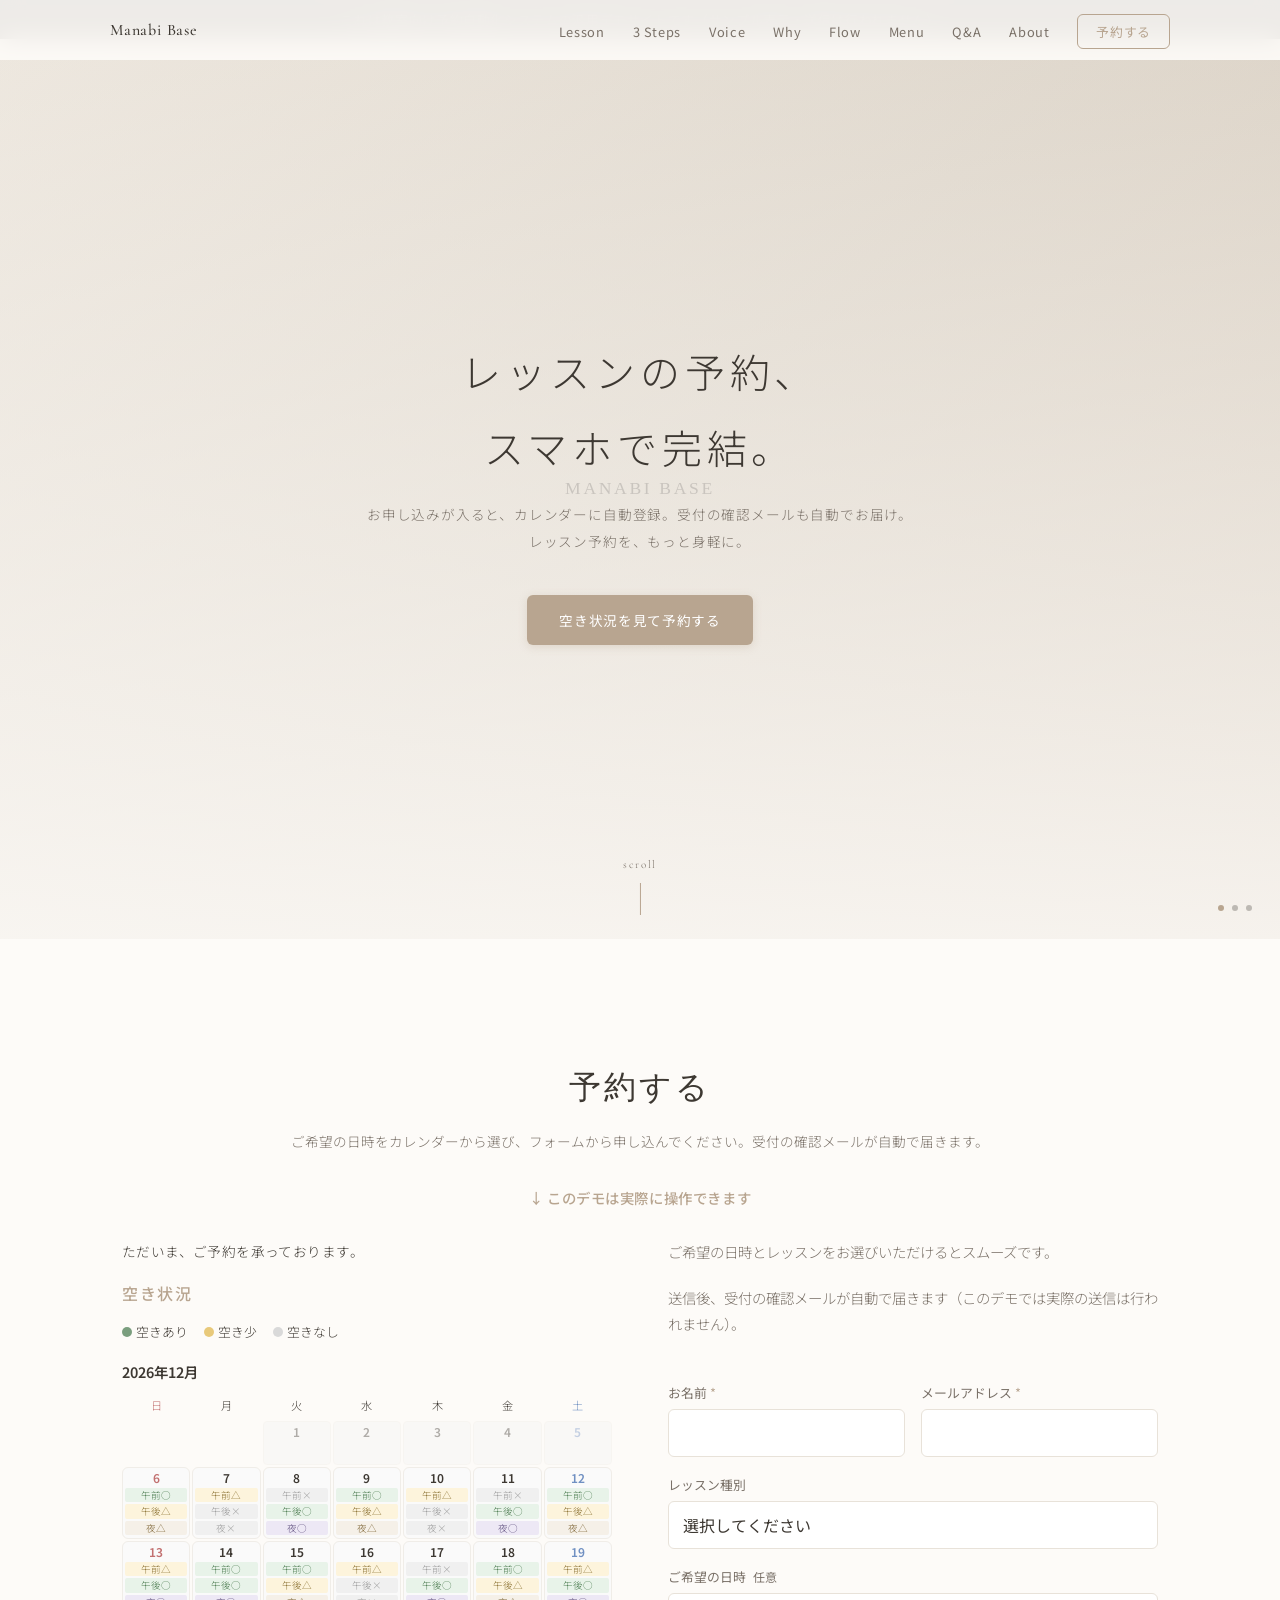
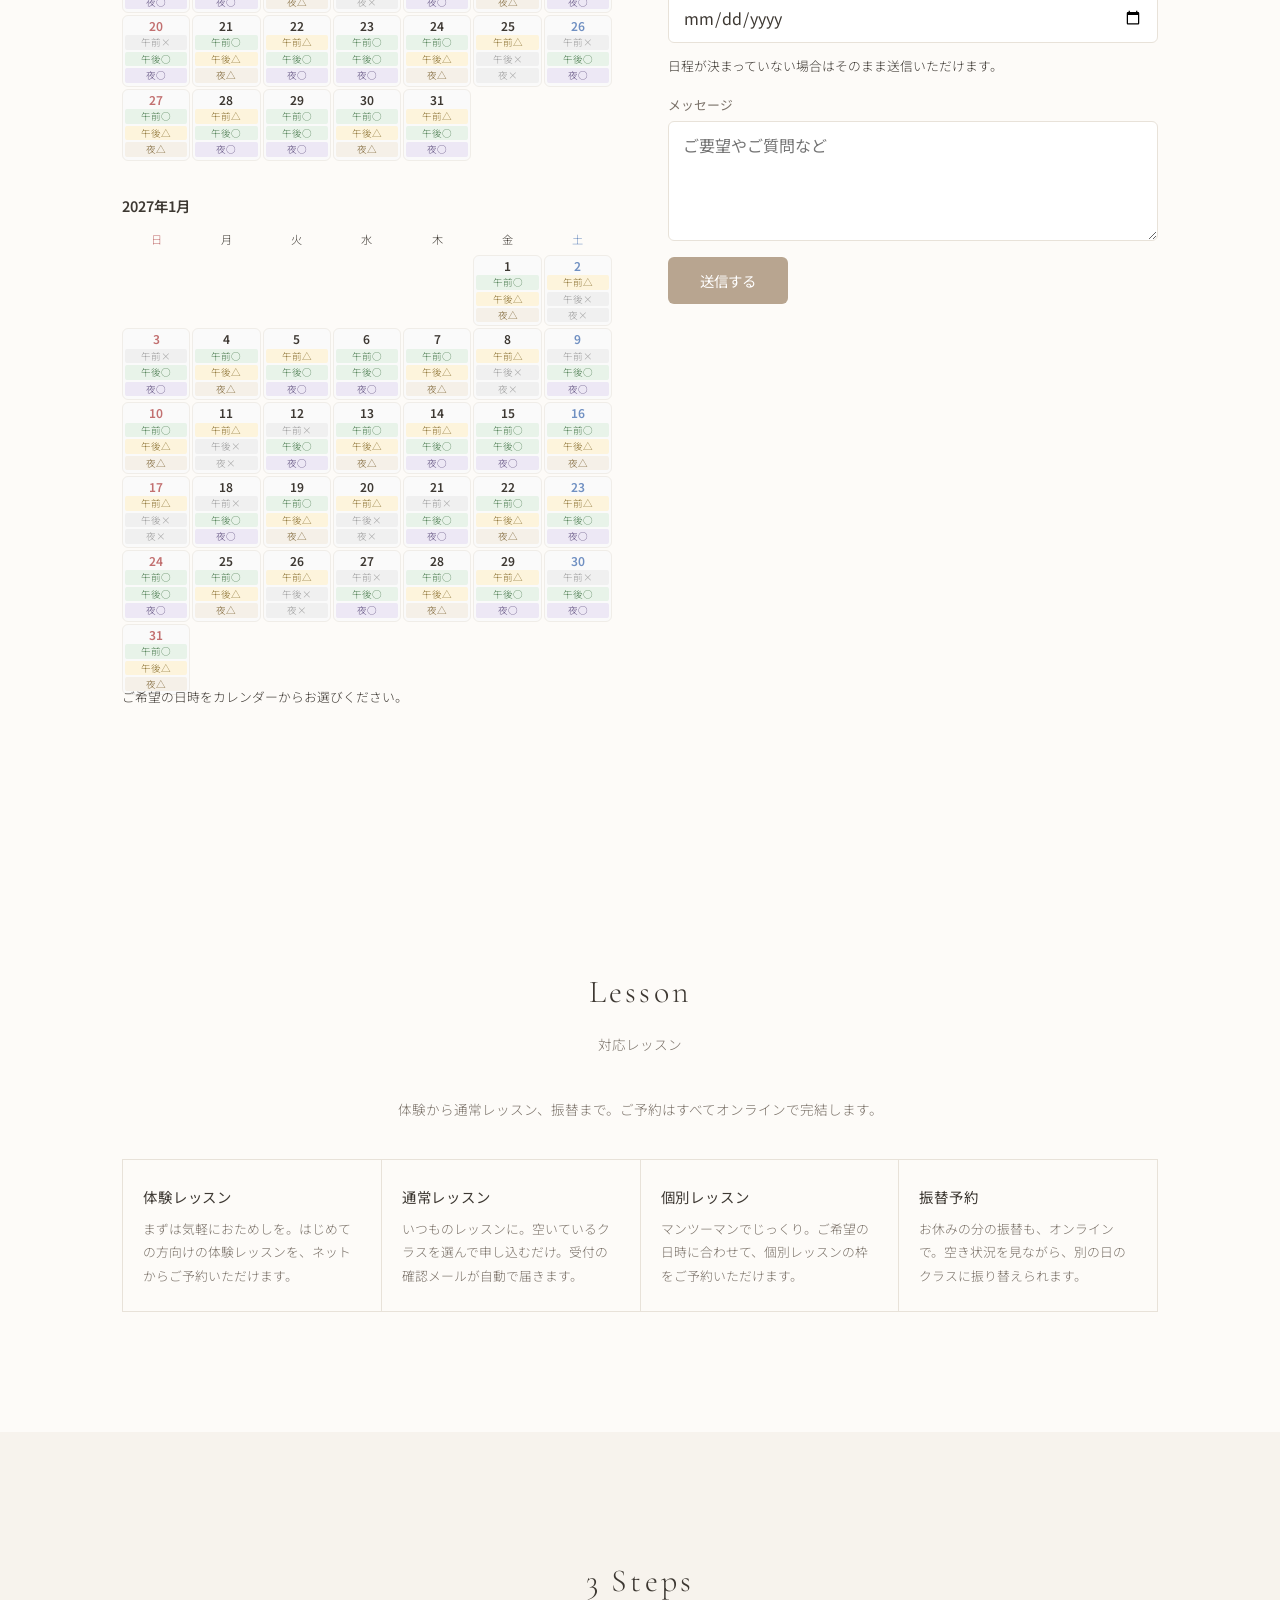
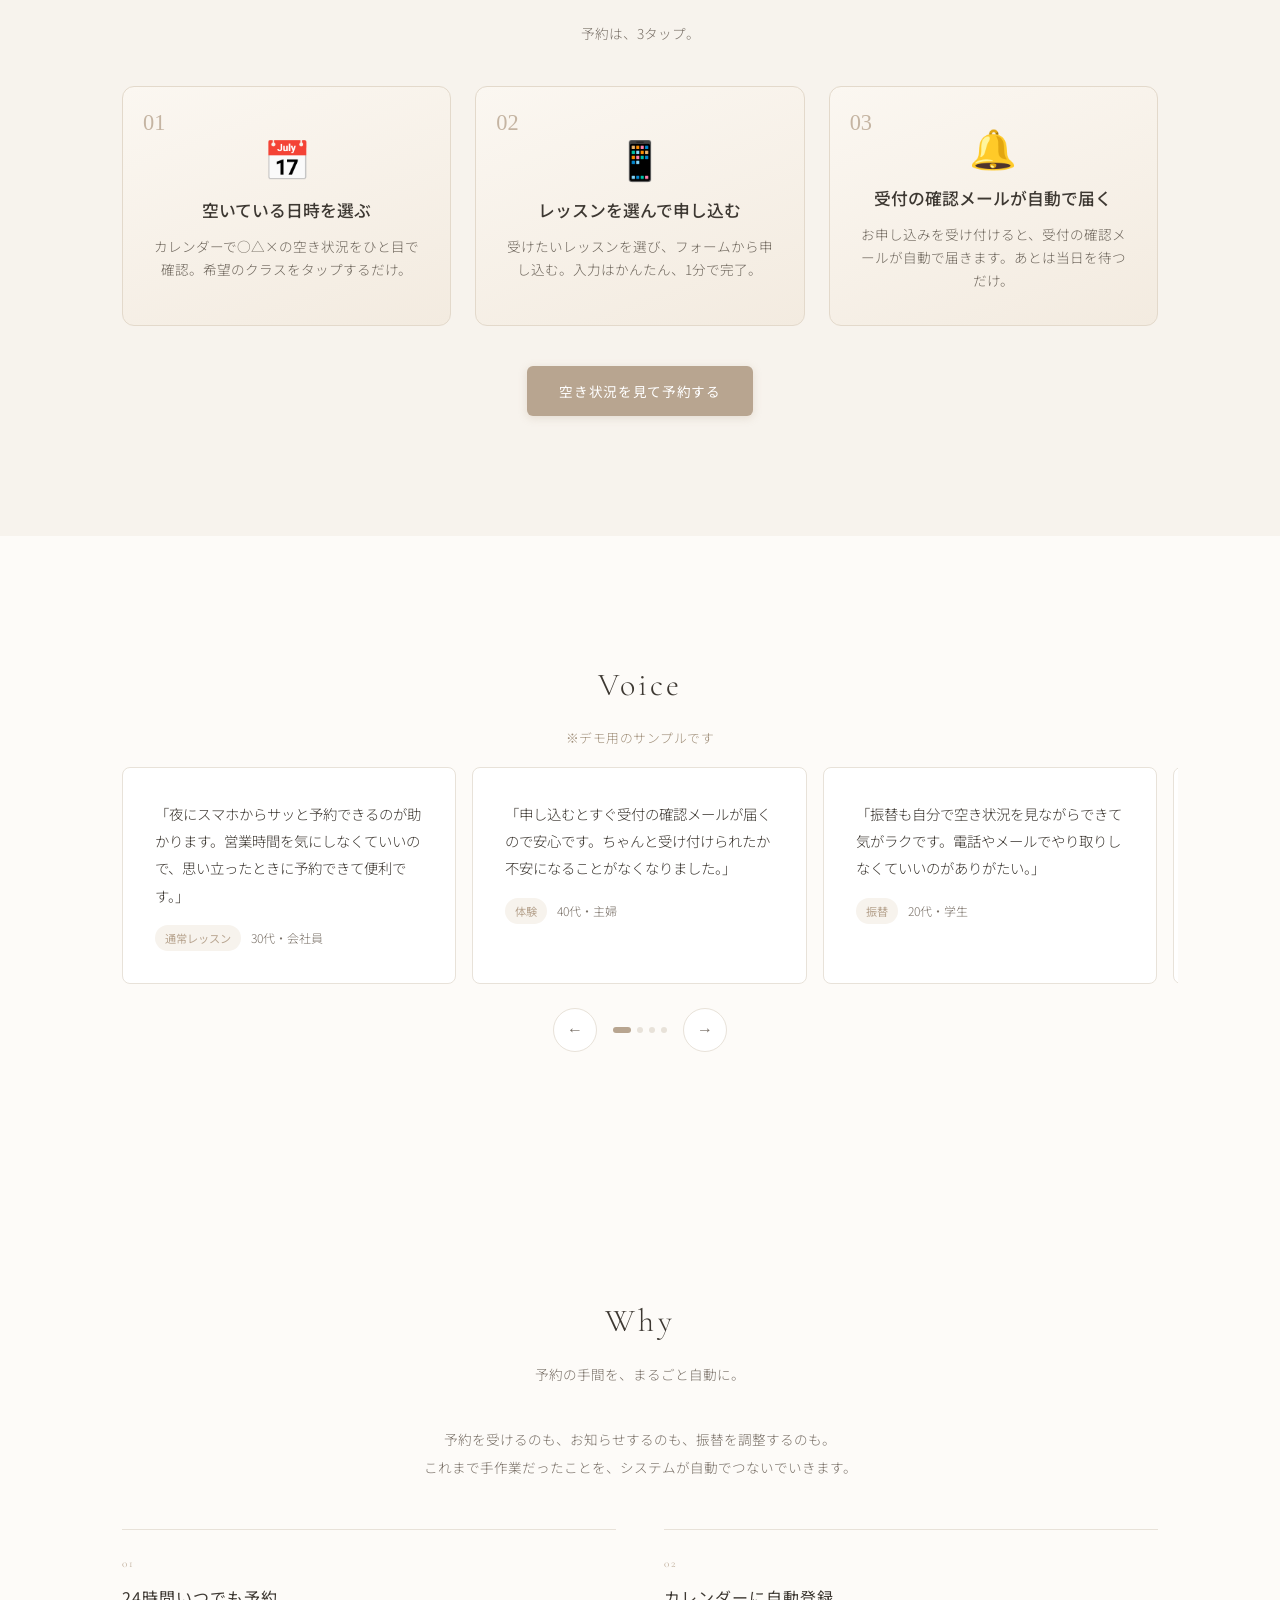
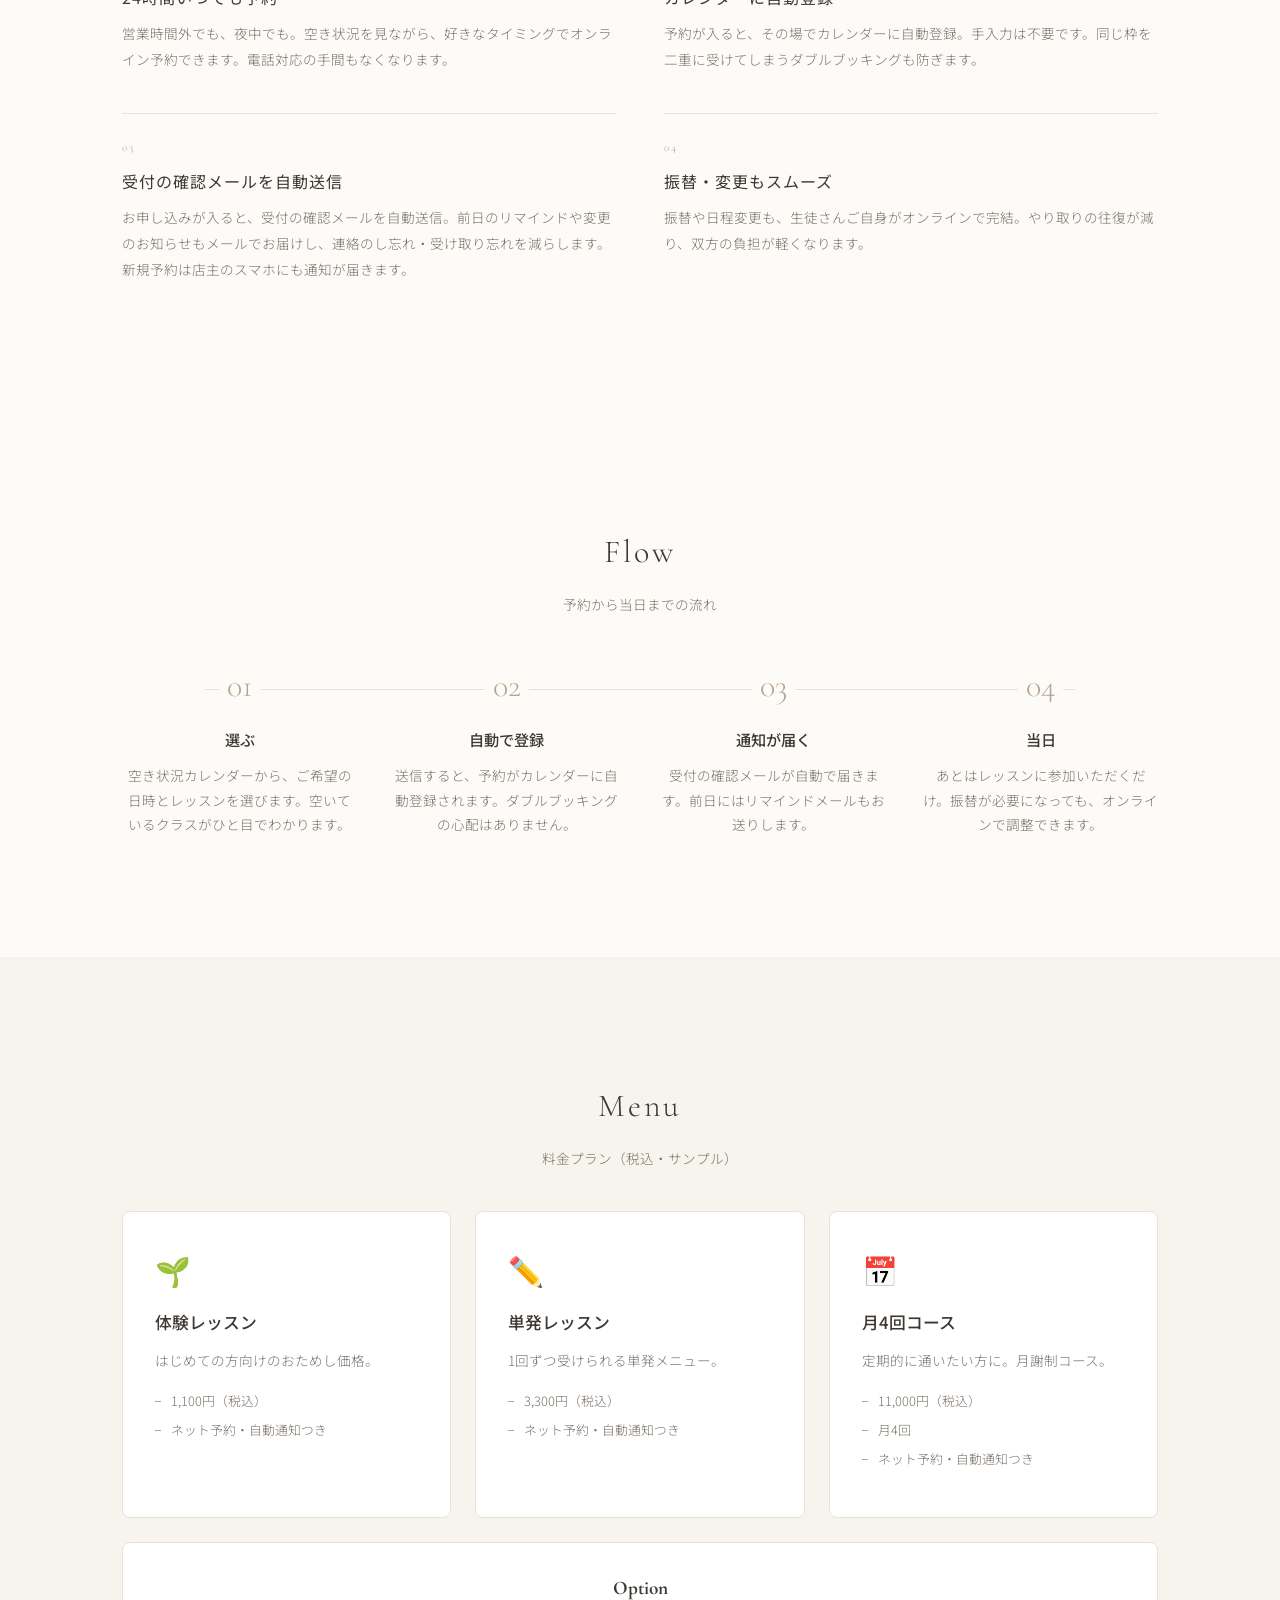
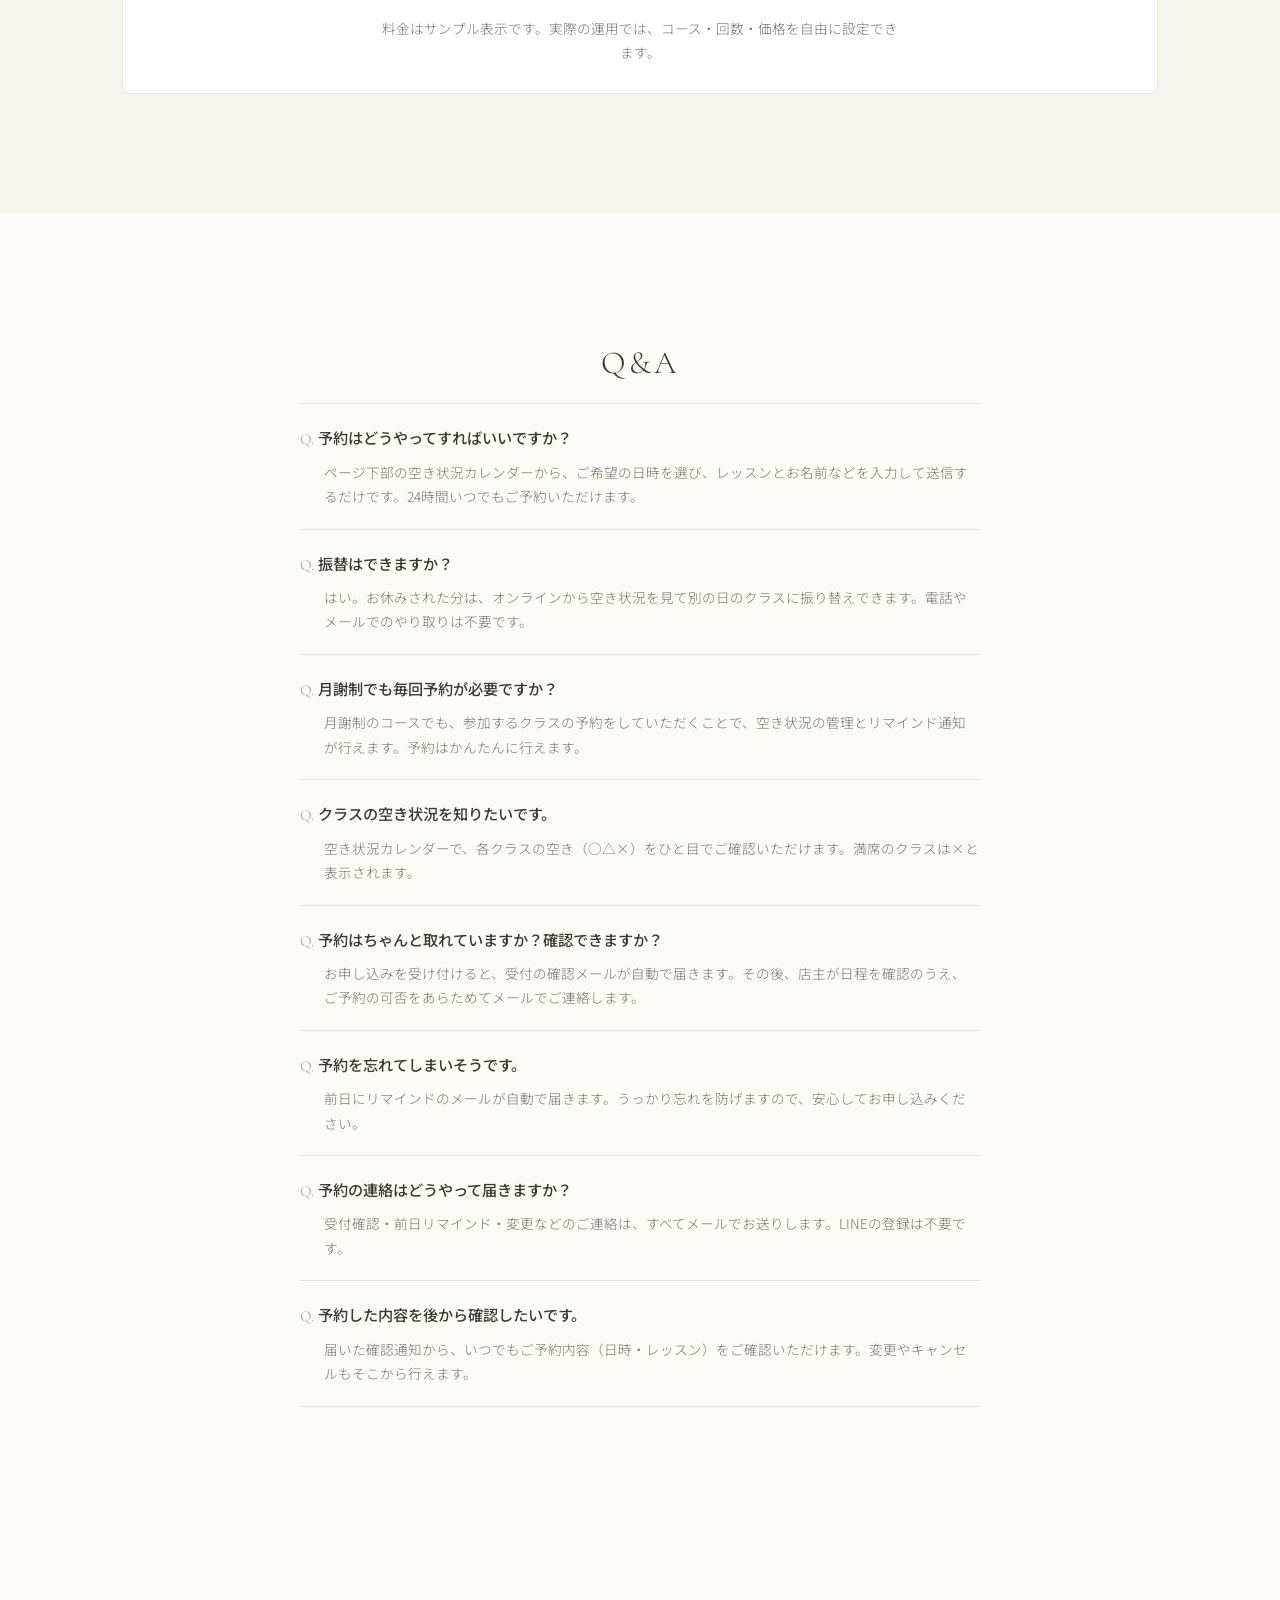
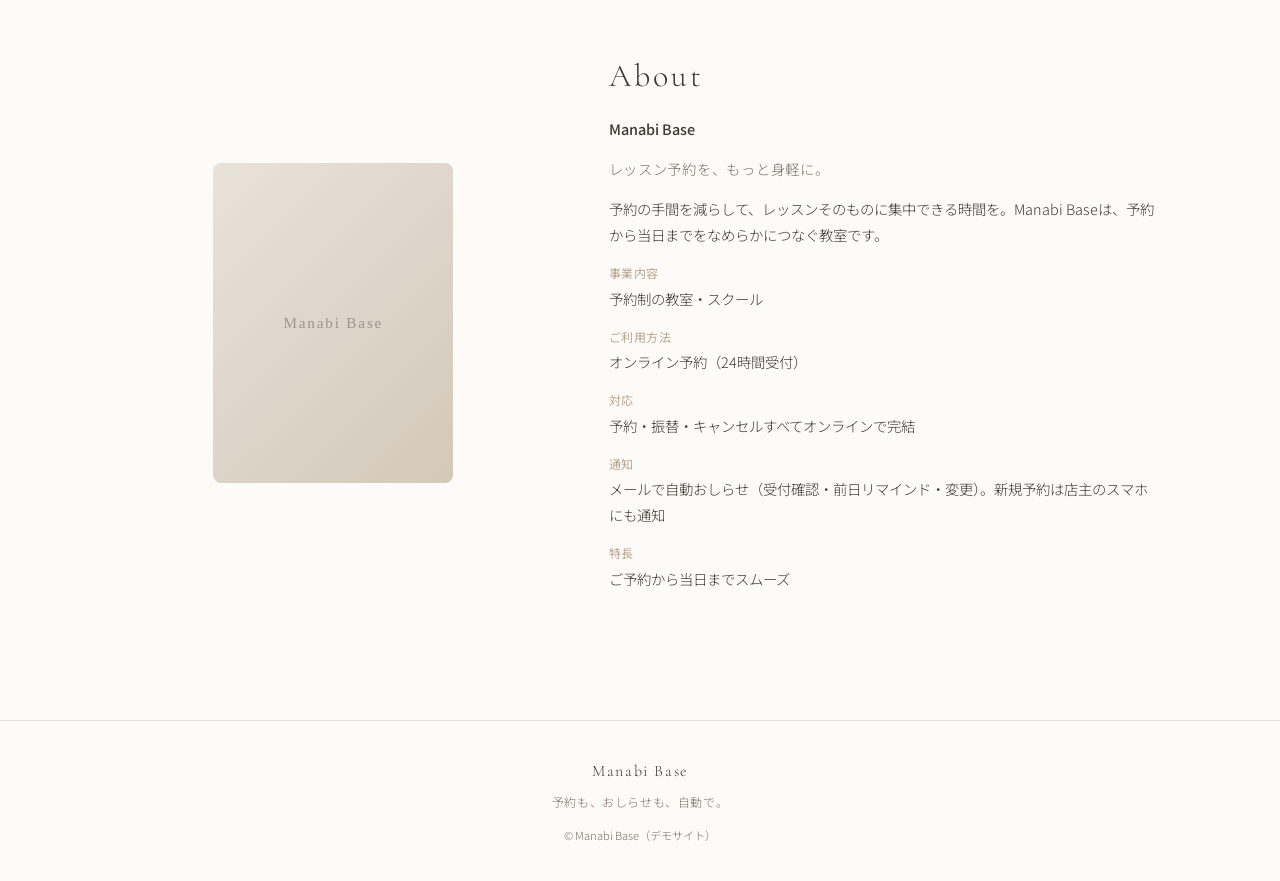
==== commit 26f56afb: "Move booking section to top and make time slots universal full-time 改修A: 予約セクション（空き状況カレンダー＋日時選択＋フォーム" ====
--- a/lesson.html
+++ b/lesson.html
@@ -58,6 +58,67 @@
     </div>
   </section>
 
+  <!-- Contact (予約セクション：ヒーロー直下に配置) -->
+  <section id="contact" class="section contact" aria-label="予約">
+    <div class="container">
+      <h2 class="section-label center">予約する</h2>
+      <p class="section-subtitle">ご希望の日時をカレンダーから選び、フォームから申し込んでください。受付の確認メールが自動で届きます。</p>
+      <p class="contact-try">&darr; このデモは実際に操作できます</p>
+      <div class="contact-layout">
+        <div class="av-section fade-in">
+          <p class="av-accepting">ただいま、ご予約を承っております。</p>
+          <h3 class="av-section-title">空き状況</h3>
+          <div class="av-legend">
+            <span class="av-legend-item"><span class="av-dot av-open"></span>空きあり</span>
+            <span class="av-legend-item"><span class="av-dot av-limited"></span>空き少</span>
+            <span class="av-legend-item"><span class="av-dot av-busy"></span>空きなし</span>
+          </div>
+          <div id="availabilityCalendar" class="av-calendars"></div>
+          <p class="av-note">ご希望の日時をカレンダーからお選びください。</p>
+        </div>
+      <div class="contact-inner">
+        <div class="contact-info fade-in">
+          <p>ご希望の日時とレッスンをお選びいただけるとスムーズです。</p>
+          <p class="contact-note">送信後、受付の確認メールが自動で届きます（このデモでは実際の送信は行われません）。</p>
+        </div>
+        <form class="contact-form fade-in" id="contactForm">
+          <div class="form-row">
+            <div class="form-group"><label for="name">お名前 <span class="required">*</span></label><input type="text" id="name" name="name" required autocomplete="name"></div>
+            <div class="form-group"><label for="email">メールアドレス <span class="required">*</span></label><input type="email" id="email" name="email" required autocomplete="email"></div>
+          </div>
+          <div class="form-group">
+            <label for="category">レッスン種別</label>
+            <select id="category" name="category">
+              <option value="">選択してください</option>
+              <option value="trial">体験</option>
+              <option value="regular">通常</option>
+              <option value="private">個別</option>
+              <option value="makeup">振替</option>
+              <option value="online">オンライン</option>
+              <option value="other">その他（ご相談）</option>
+            </select>
+          </div>
+          <div class="form-group">
+            <label>ご希望の日時 <span class="optional">任意</span></label>
+            <div class="date-slot-picker">
+              <input type="date" id="preferredDatePicker" class="preferred-date-input">
+              <div id="slotContainer" class="slot-container" style="display:none">
+                <p class="slot-loading" id="slotLoading">空き枠を確認中...</p>
+                <div id="slotButtons" class="slot-buttons"></div>
+                <p class="slot-none" id="slotNone" style="display:none">この日は空きがありません。別の日をお選びいただくか、日時未定のままご相談ください。</p>
+              </div>
+            </div>
+            <p class="form-hint">日程が決まっていない場合はそのまま送信いただけます。</p>
+            <input type="hidden" id="preferredDate" name="preferredDate">
+          </div>
+          <div class="form-group"><label for="message">メッセージ</label><textarea id="message" name="message" rows="4" placeholder="ご要望やご質問など"></textarea></div>
+          <button type="submit" class="form-submit">送信する</button>
+        </form>
+      </div>
+      </div>
+    </div>
+  </section>
+
   <section id="genre" class="section genre-section" aria-label="対応レッスン">
     <div class="container">
       <h2 class="section-label center">Lesson</h2>
@@ -243,71 +304,6 @@
     </div>
   </section>
 
-  <div class="contact-nudge">
-    <div class="container">
-      <p class="contact-nudge-text">空いている日時を選んで申し込むだけ。<br>受付の確認メールが、自動で届きます。</p>
-    </div>
-  </div>
-
-  <section id="contact" class="section contact" aria-label="予約">
-    <div class="container">
-      <h2 class="section-label center">予約する</h2>
-      <p class="section-subtitle">ご希望の日時をカレンダーから選び、フォームから申し込んでください。受付の確認メールが自動で届きます。</p>
-      <div class="contact-layout">
-        <div class="av-section fade-in">
-          <p class="av-accepting">ただいま、ご予約を承っております。</p>
-          <h3 class="av-section-title">空き状況</h3>
-          <div class="av-legend">
-            <span class="av-legend-item"><span class="av-dot av-open"></span>空きあり</span>
-            <span class="av-legend-item"><span class="av-dot av-limited"></span>空き少</span>
-            <span class="av-legend-item"><span class="av-dot av-busy"></span>空きなし</span>
-          </div>
-          <div id="availabilityCalendar" class="av-calendars"></div>
-          <p class="av-note">平日は夜の枠のみ表示しています。平日昼のご希望は、フォームからご相談ください。</p>
-        </div>
-      <div class="contact-inner">
-        <div class="contact-info fade-in">
-          <p>ご希望の日時とレッスンをお選びいただけるとスムーズです。</p>
-          <p class="contact-note">送信後、受付の確認メールが自動で届きます（このデモでは実際の送信は行われません）。</p>
-        </div>
-        <form class="contact-form fade-in" id="contactForm">
-          <div class="form-row">
-            <div class="form-group"><label for="name">お名前 <span class="required">*</span></label><input type="text" id="name" name="name" required autocomplete="name"></div>
-            <div class="form-group"><label for="email">メールアドレス <span class="required">*</span></label><input type="email" id="email" name="email" required autocomplete="email"></div>
-          </div>
-          <div class="form-group">
-            <label for="category">レッスン種別</label>
-            <select id="category" name="category">
-              <option value="">選択してください</option>
-              <option value="trial">体験</option>
-              <option value="regular">通常</option>
-              <option value="private">個別</option>
-              <option value="makeup">振替</option>
-              <option value="online">オンライン</option>
-              <option value="other">その他（ご相談）</option>
-            </select>
-          </div>
-          <div class="form-group">
-            <label>ご希望の日時 <span class="optional">任意</span></label>
-            <div class="date-slot-picker">
-              <input type="date" id="preferredDatePicker" class="preferred-date-input">
-              <div id="slotContainer" class="slot-container" style="display:none">
-                <p class="slot-loading" id="slotLoading">空き枠を確認中...</p>
-                <div id="slotButtons" class="slot-buttons"></div>
-                <p class="slot-none" id="slotNone" style="display:none">この日は空きがありません。別の日をお選びいただくか、日時未定のままご相談ください。</p>
-              </div>
-            </div>
-            <p class="form-hint">日程が決まっていない場合はそのまま送信いただけます。</p>
-            <input type="hidden" id="preferredDate" name="preferredDate">
-          </div>
-          <div class="form-group"><label for="message">メッセージ</label><textarea id="message" name="message" rows="4" placeholder="ご要望やご質問など"></textarea></div>
-          <button type="submit" class="form-submit">送信する</button>
-        </form>
-      </div>
-      </div>
-    </div>
-  </section>
-
   <footer class="footer">
     <div class="container">
       <p class="footer-logo">Manabi Base</p>
--- a/style.css
+++ b/style.css
@@ -1915,6 +1915,16 @@
   padding: 8px 16px;
 }
 
+/* "↓ 実際に操作できます" guidance under the booking heading */
+.contact-try {
+  text-align: center;
+  font-size: .9rem;
+  font-weight: 500;
+  color: var(--color-accent);
+  margin: -8px 0 28px;
+  letter-spacing: .04em;
+}
+
 @media (max-width: 768px) {
   .steps3 { grid-template-columns: 1fr; }
 }
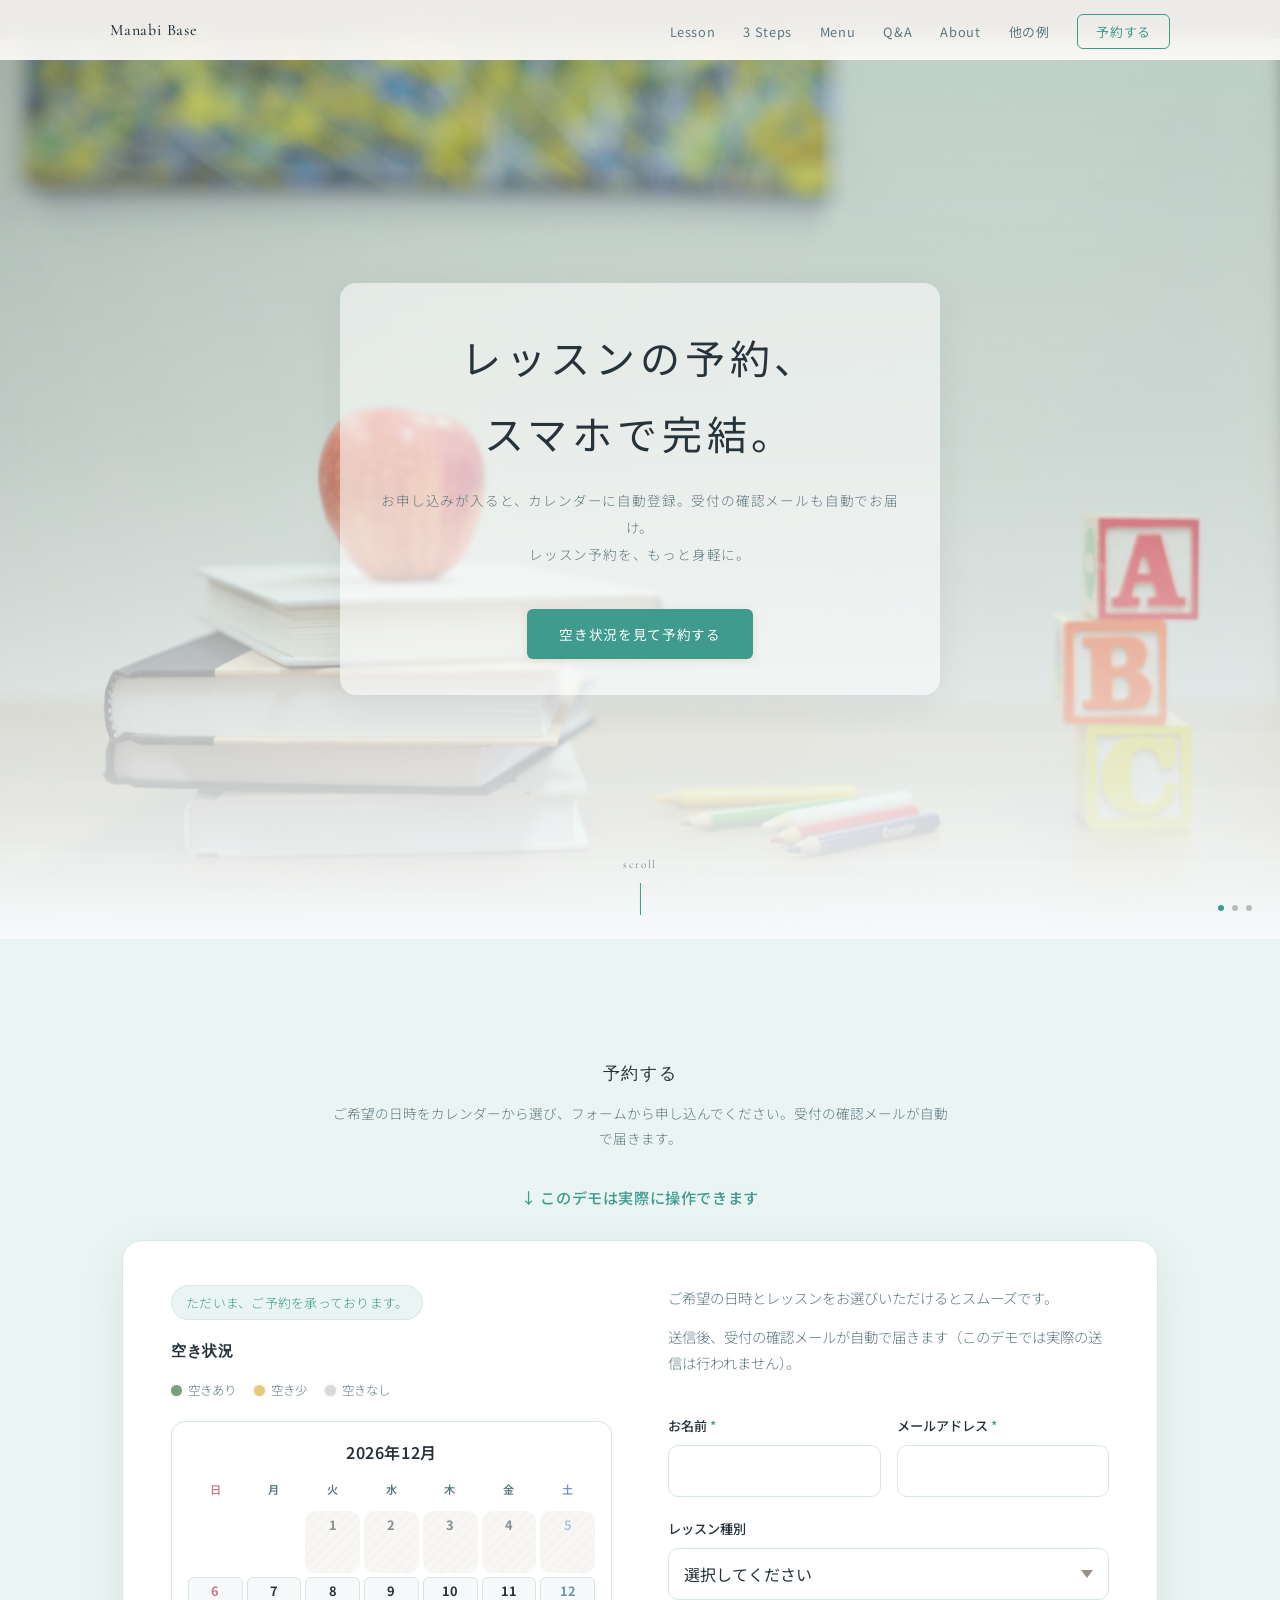
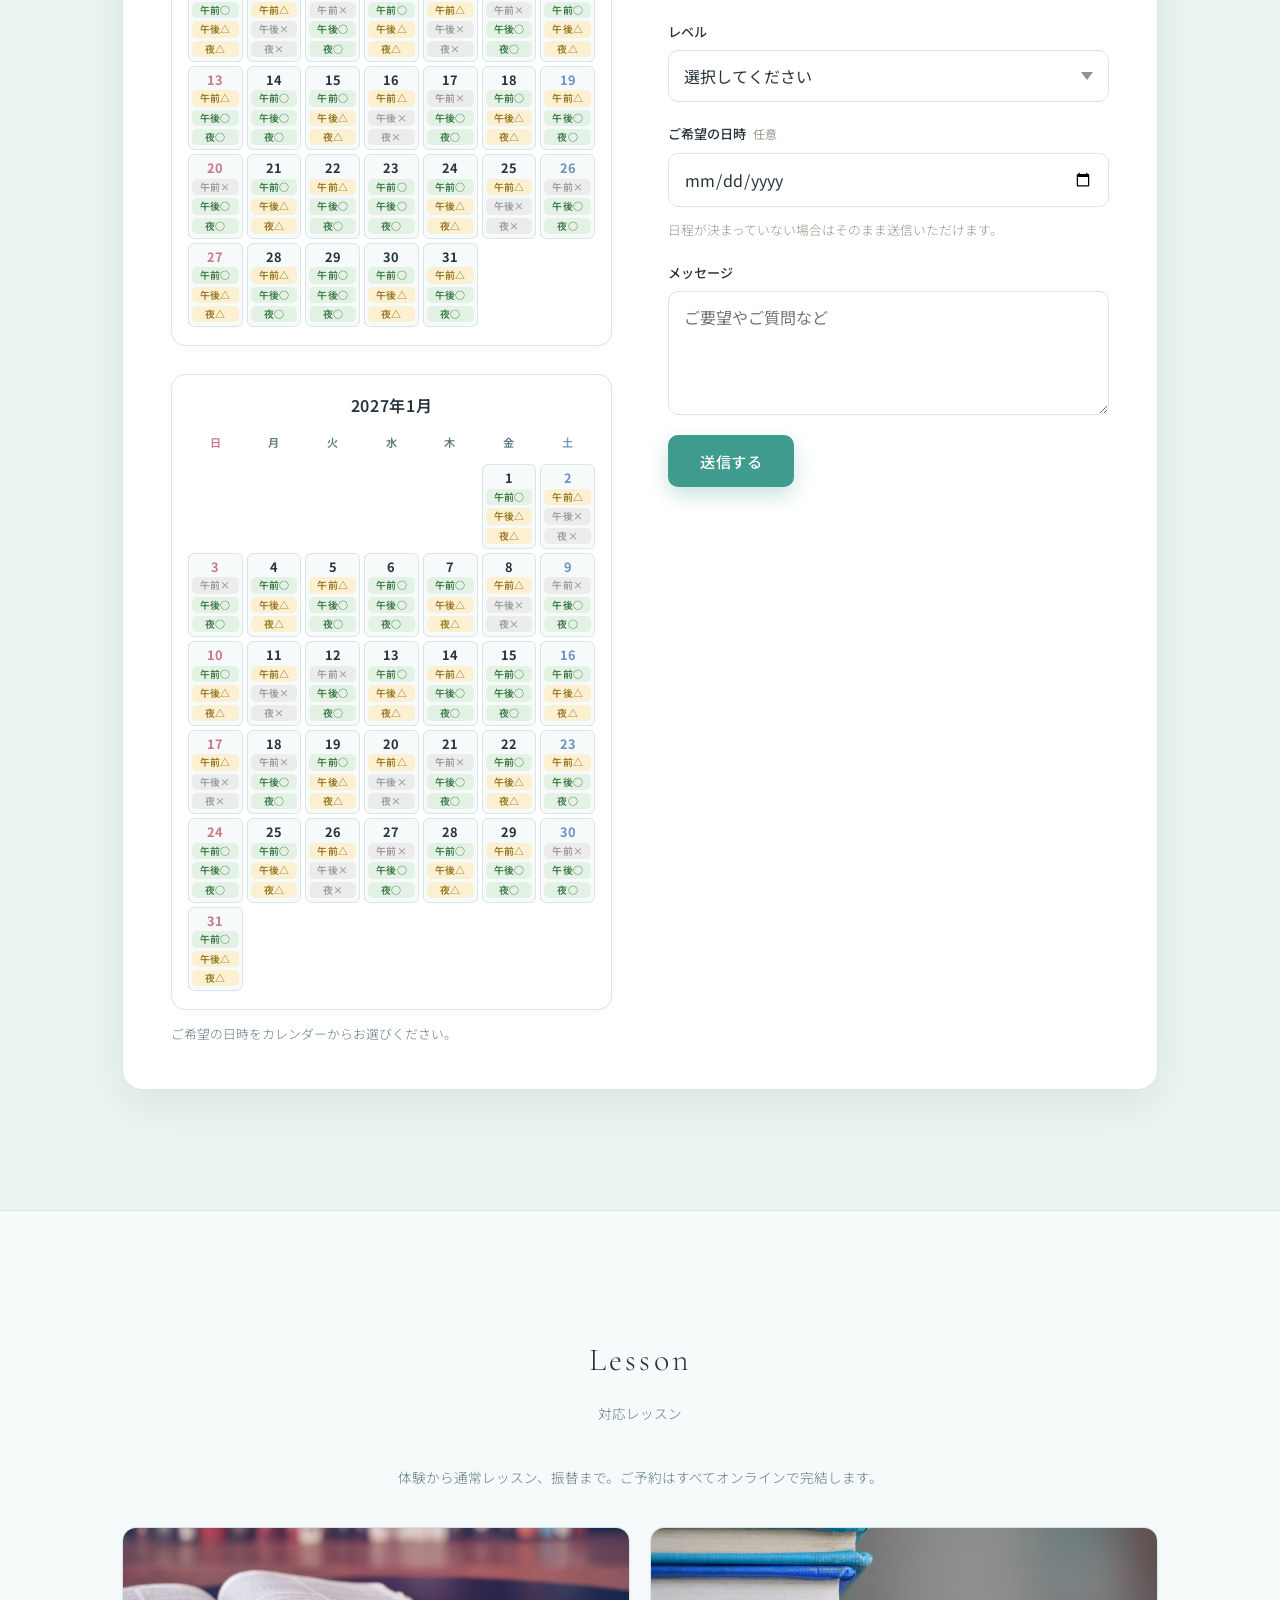
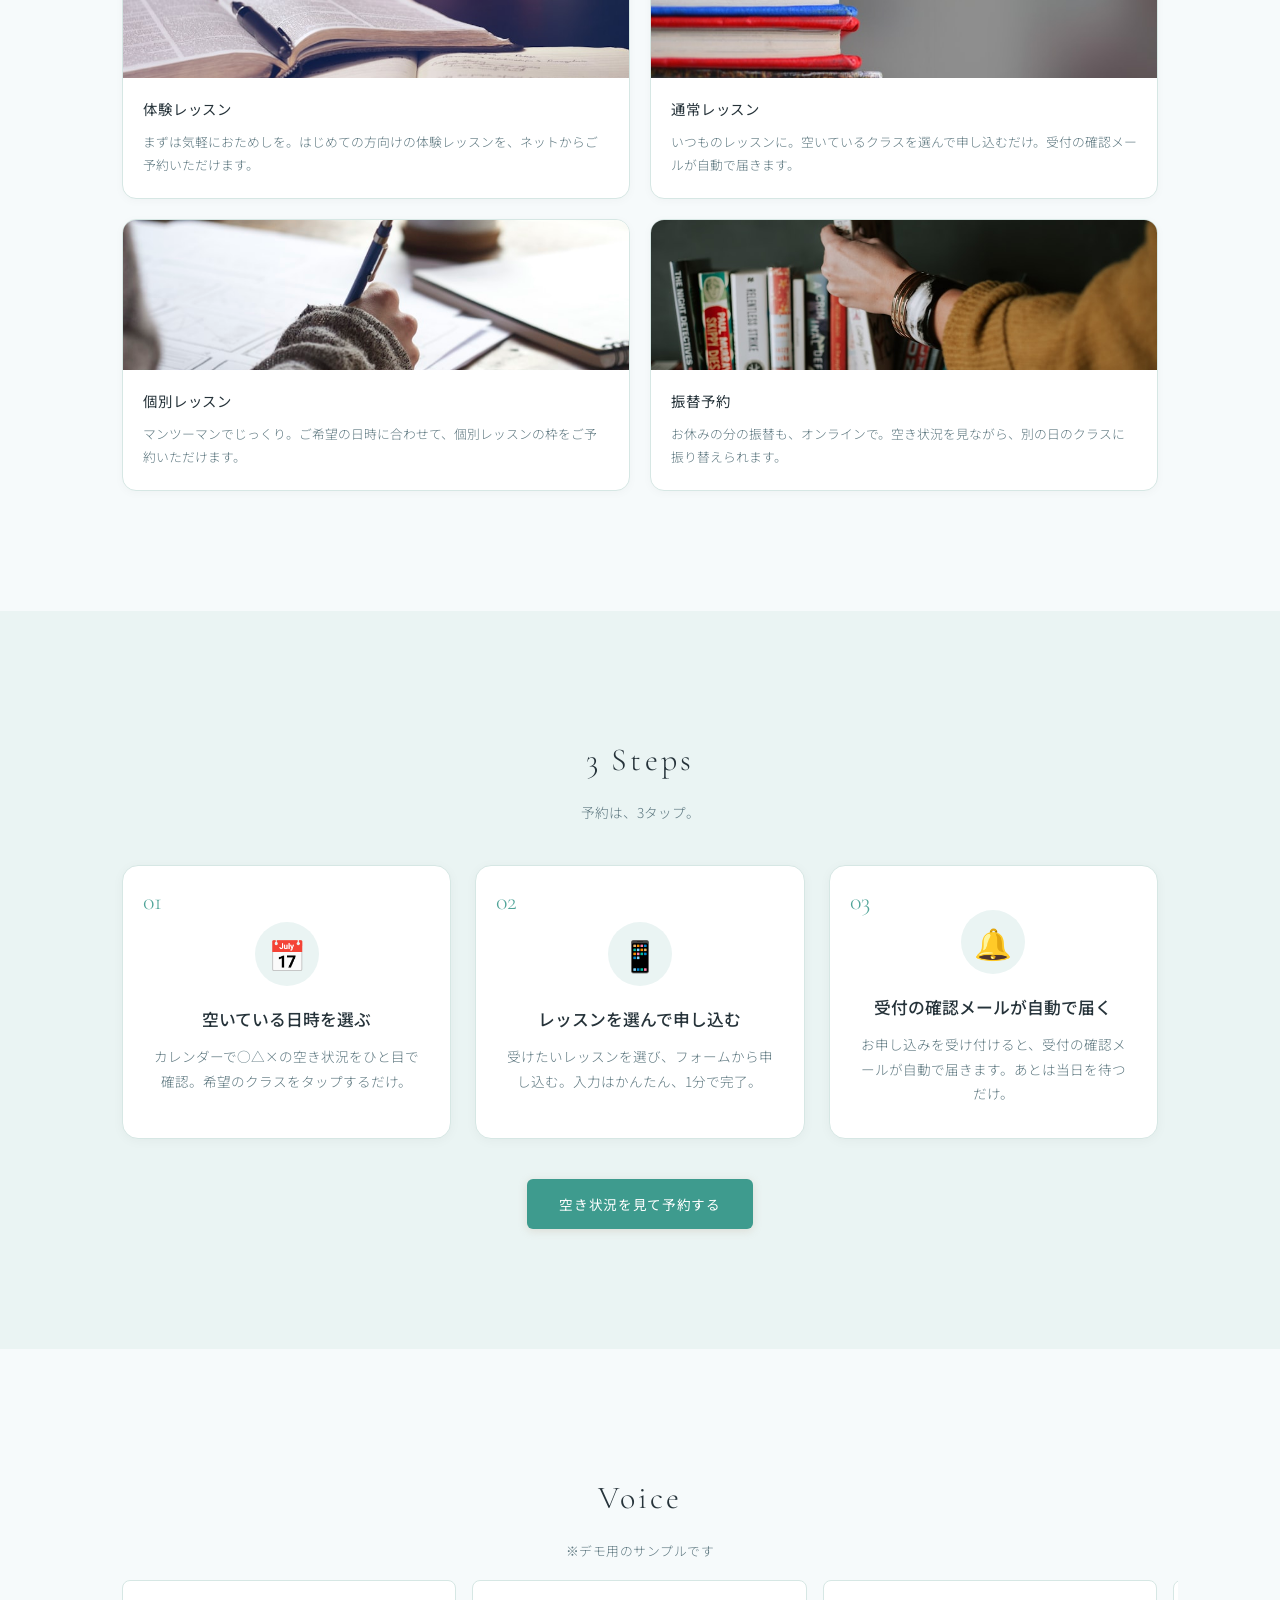
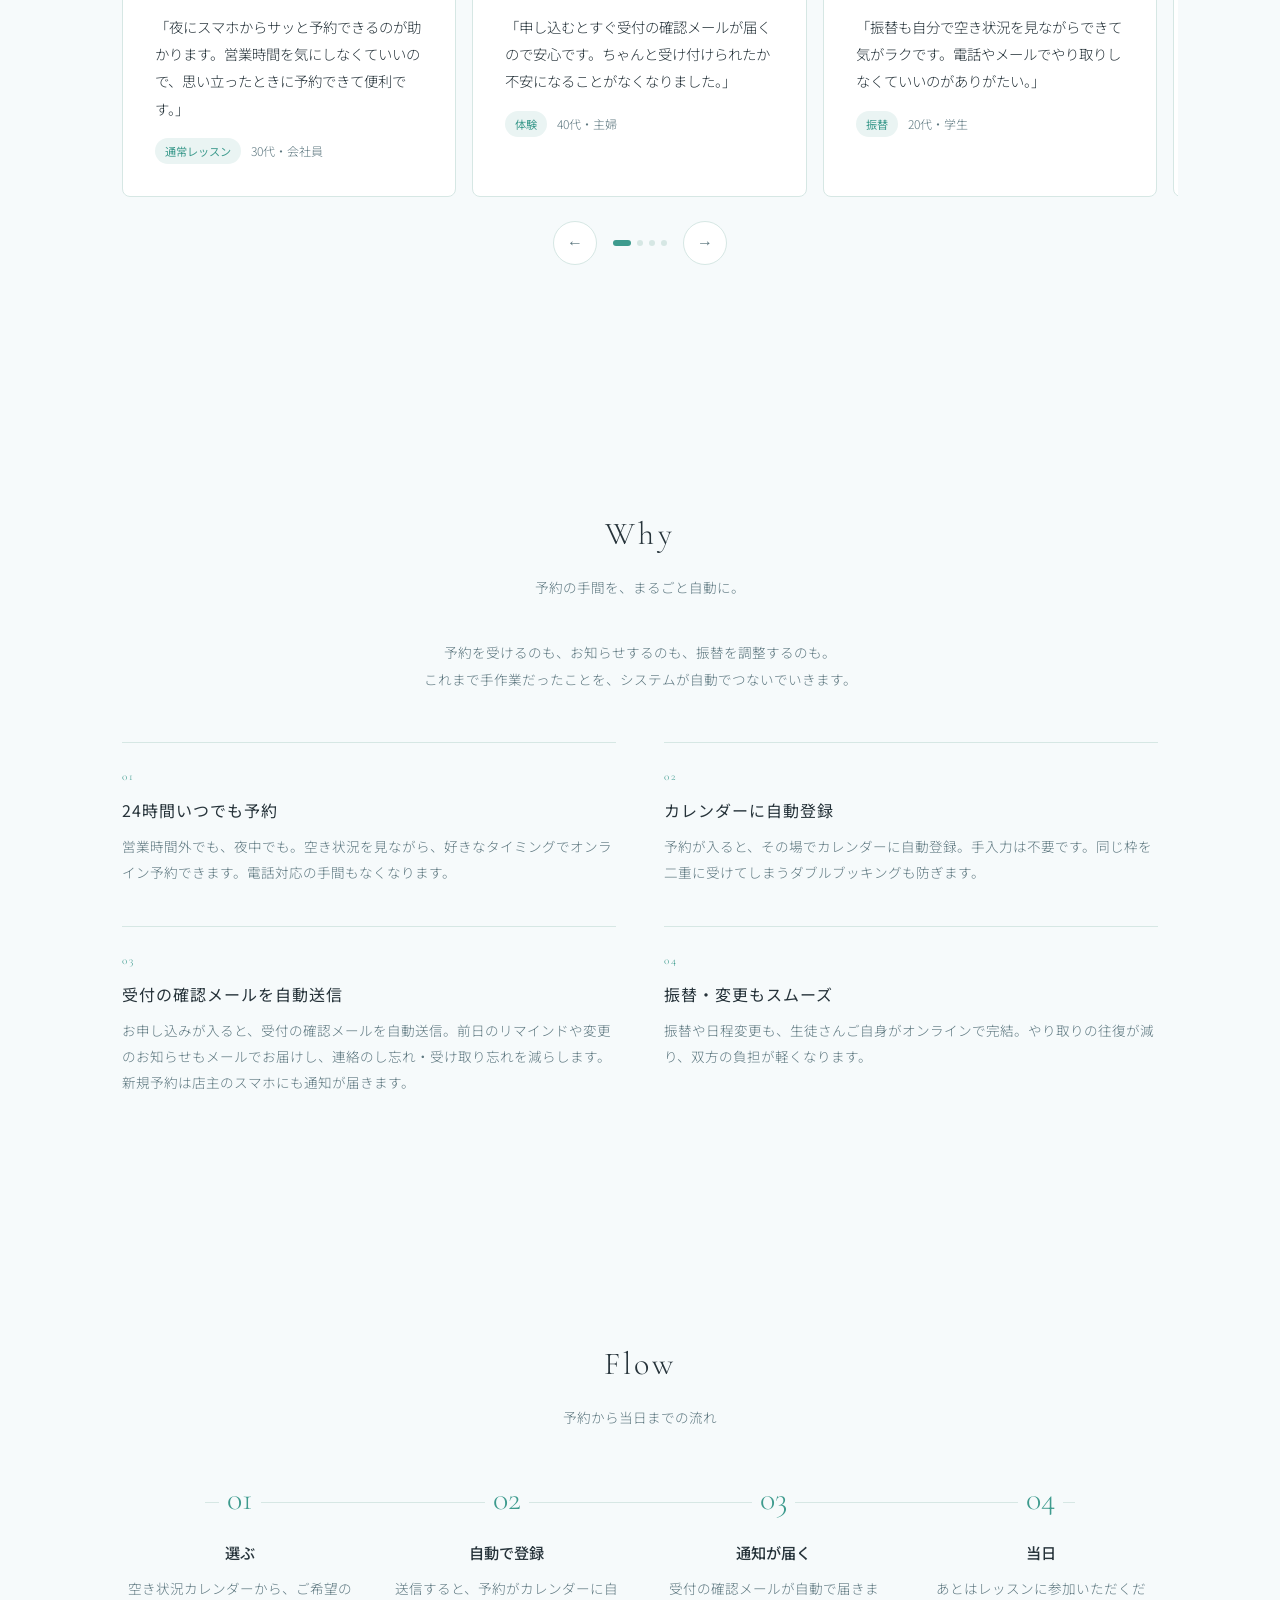
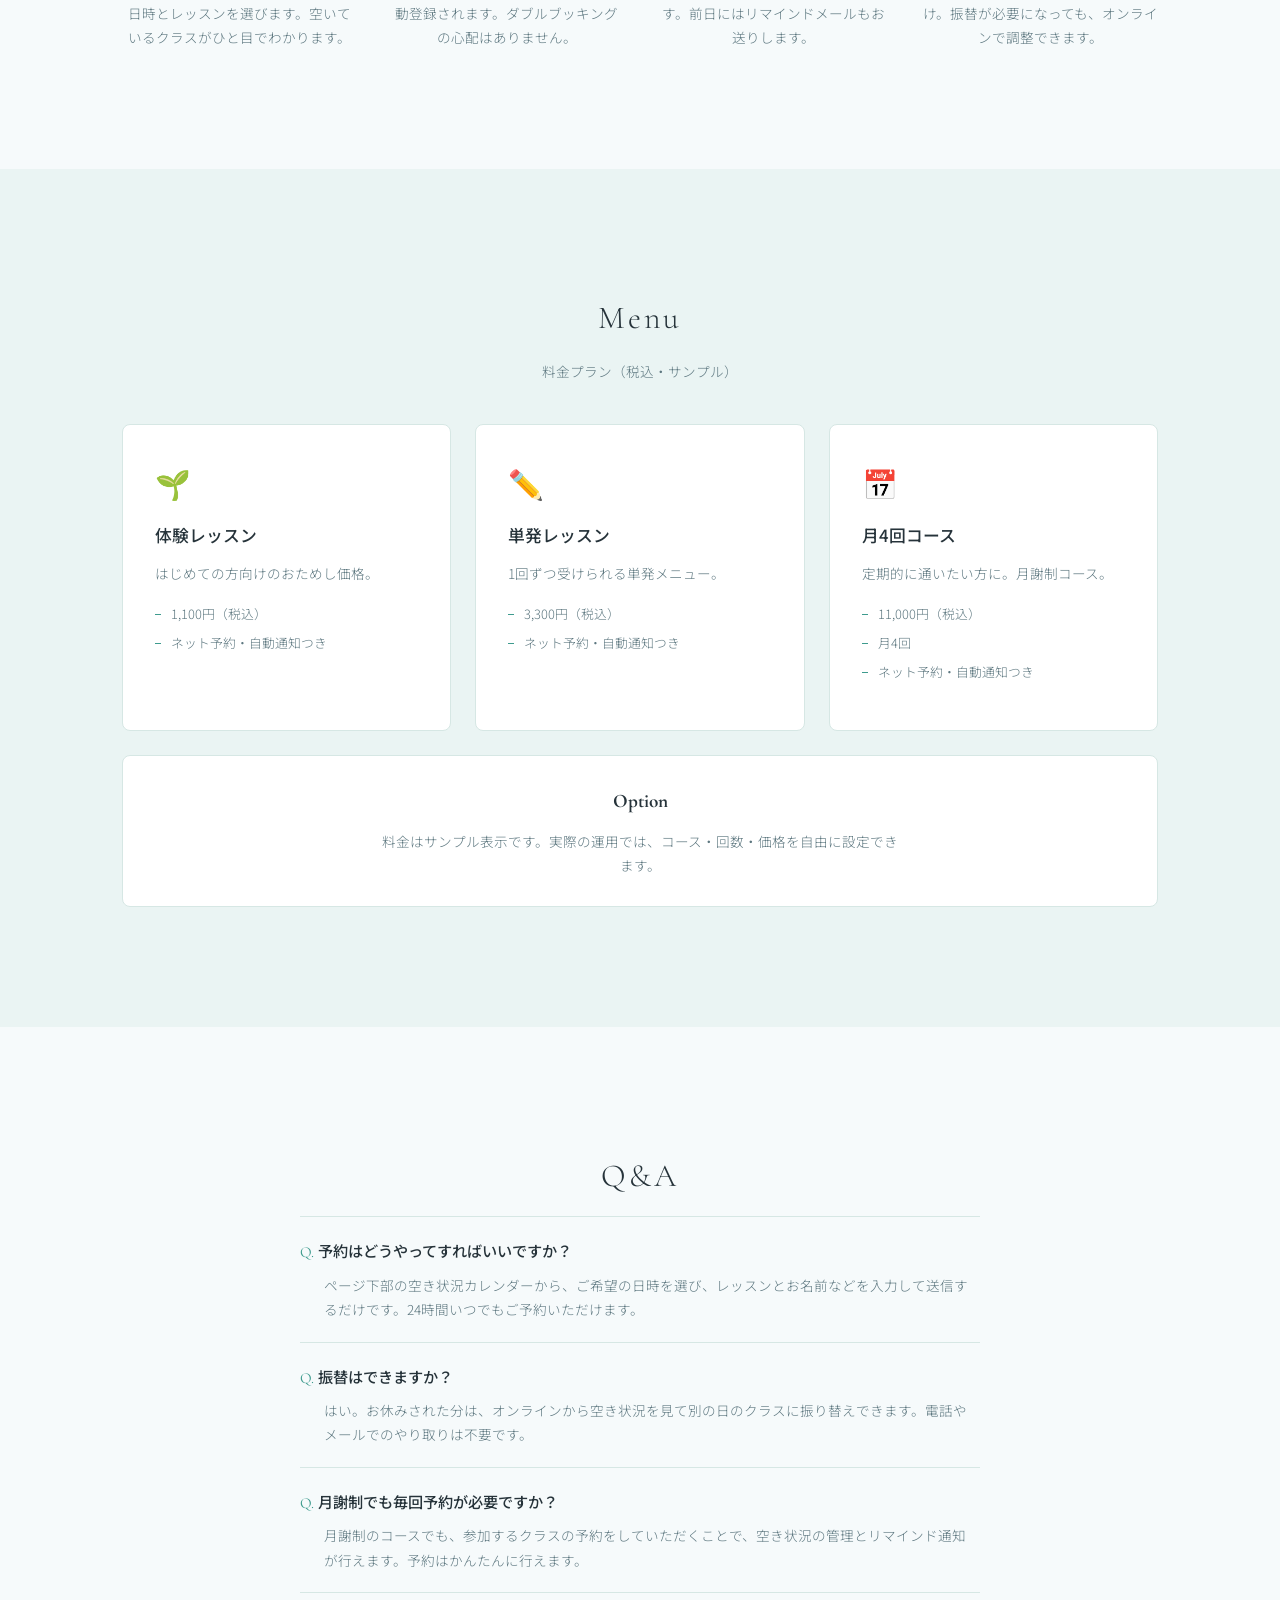
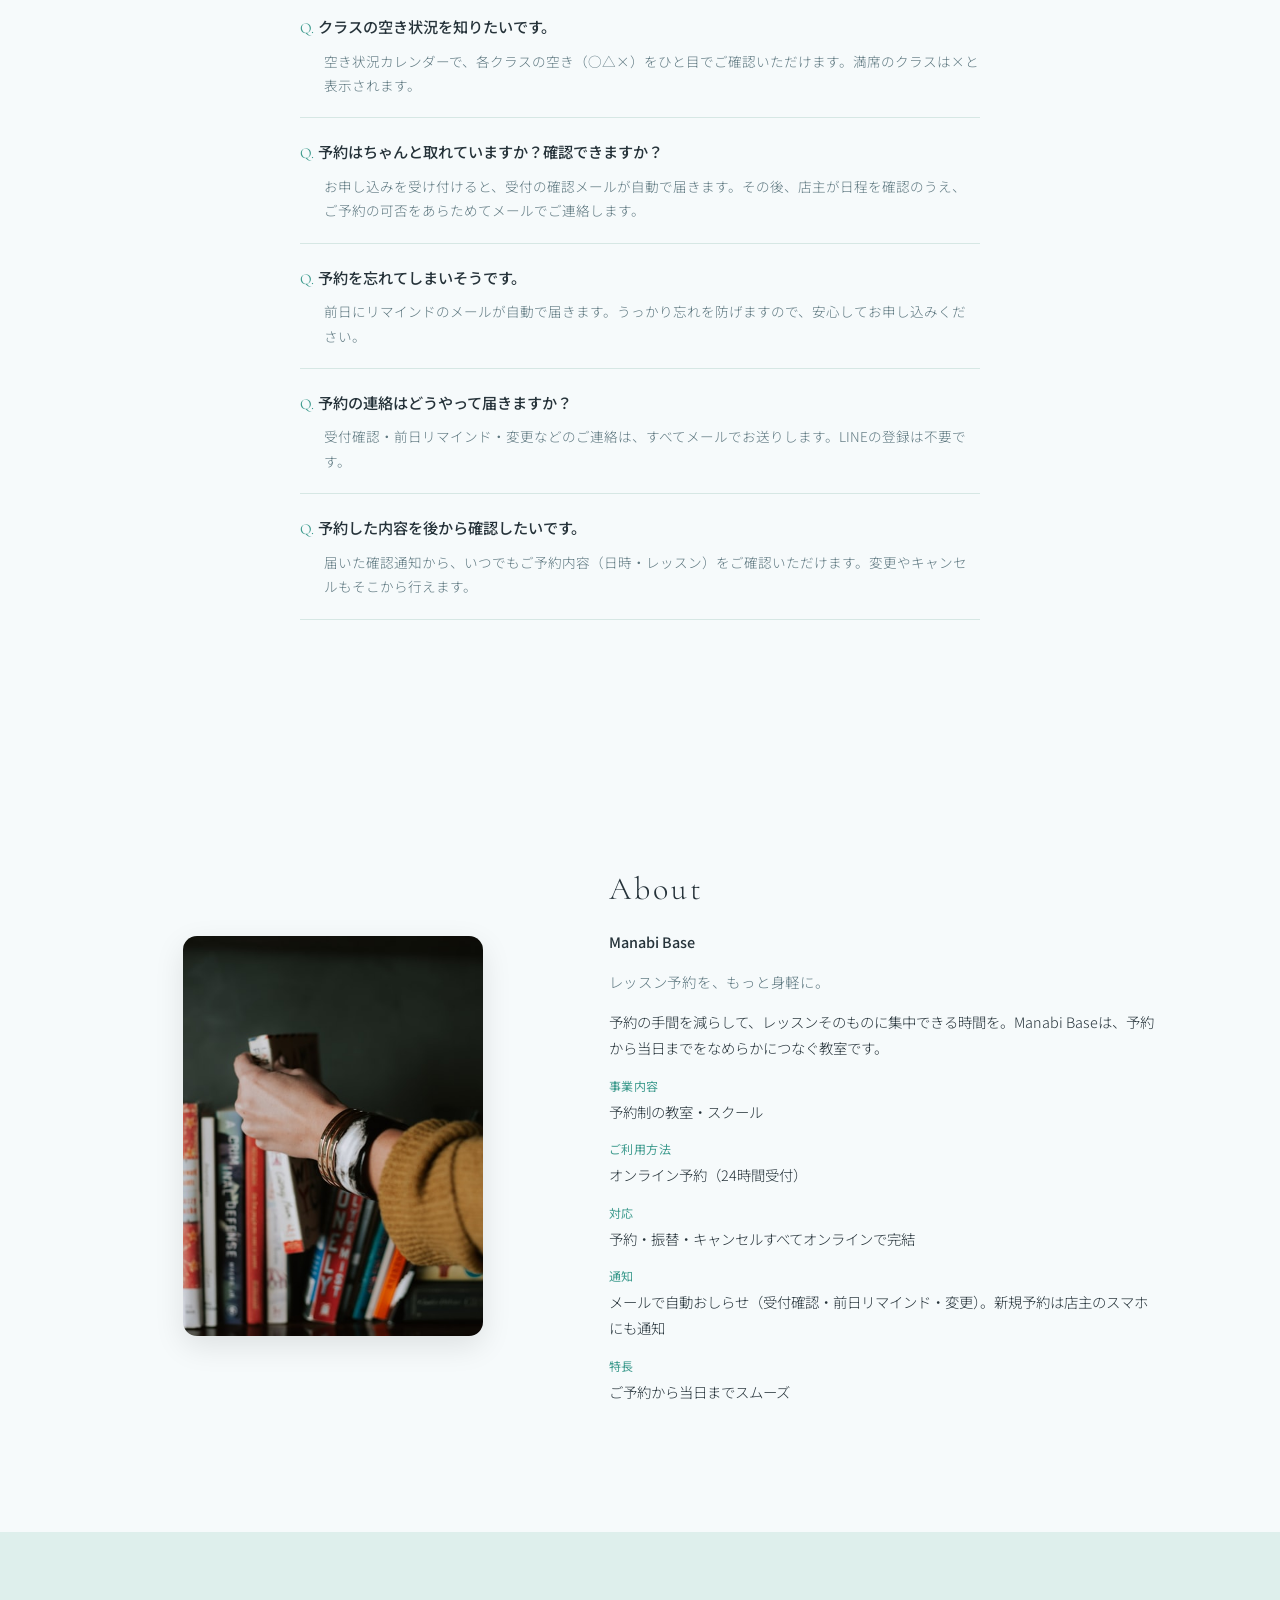
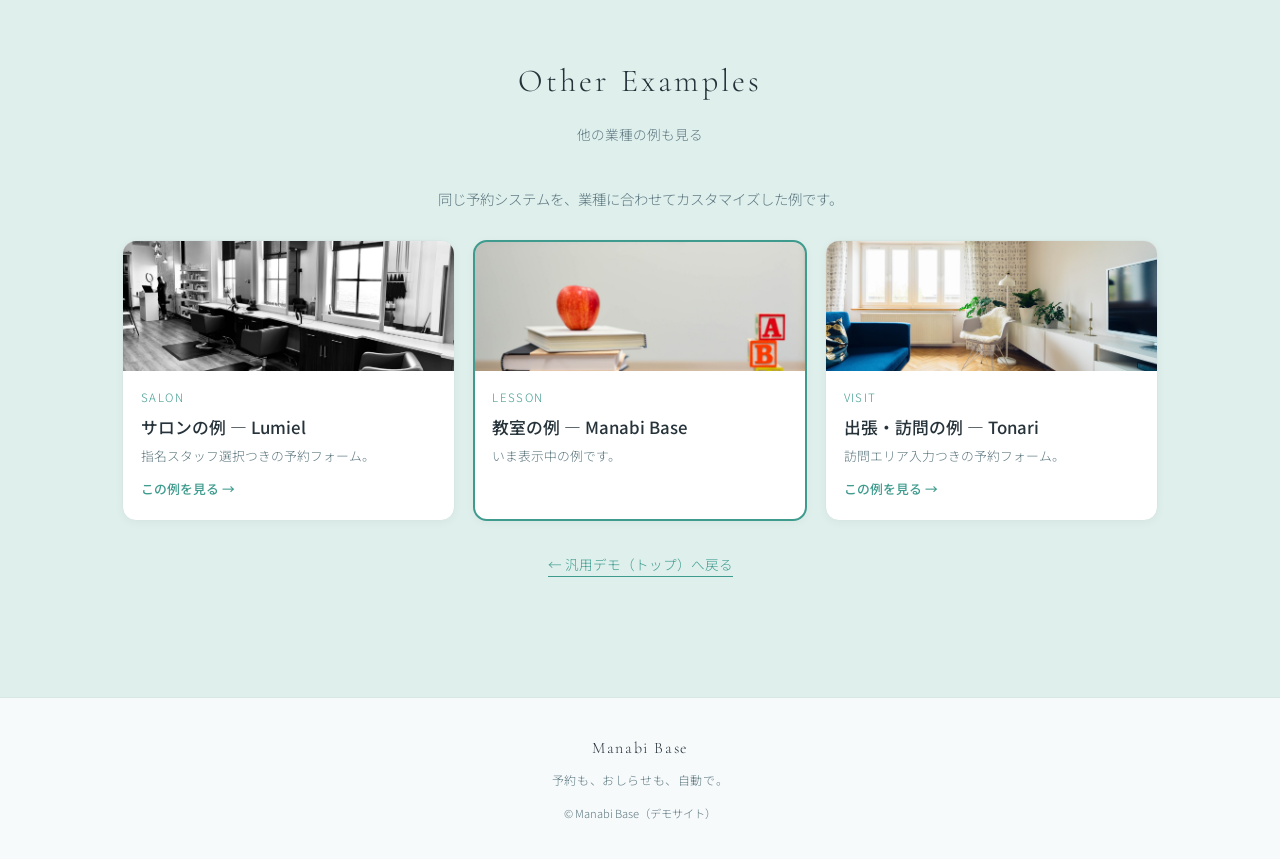
==== commit 18899eee: "Build up demo into a realistic, sellable booking-site sample 写真・業種テーマ・予約UIの作り込みでスカスカ脱却。  1. 写真: 無地グラ" ====
--- a/lesson.html
+++ b/lesson.html
@@ -12,9 +12,9 @@
   <link href="https://fonts.googleapis.com/css2?family=Cormorant+Garamond:ital,wght@0,300;0,400;0,500;1,300&family=Noto+Sans+JP:wght@300;400;500&display=swap" rel="stylesheet">
   <link rel="stylesheet" href="style.css">
 </head>
-<body>
-
-  <div class="demo-banner">これは教室向け予約自動化システムの汎用デモサイトです（サンプル表示・送信は行われません）</div>
+<body class="theme-lesson">
+
+  <div class="demo-banner">これは教室向け予約システムの汎用デモサイトです（サンプル表示・送信は行われません）</div>
 
   <nav class="nav" id="nav">
     <div class="nav-inner">
@@ -25,12 +25,10 @@
       <ul class="nav-links" id="navLinks">
         <li><a href="#genre">Lesson</a></li>
         <li><a href="#gallery">3 Steps</a></li>
-        <li><a href="#voice">Voice</a></li>
-        <li><a href="#why">Why</a></li>
-        <li><a href="#flow">Flow</a></li>
         <li><a href="#menu">Menu</a></li>
         <li><a href="#faq">Q&amp;A</a></li>
         <li><a href="#about">About</a></li>
+        <li><a href="index.html">他の例</a></li>
         <li><a href="#contact" class="nav-cta">予約する</a></li>
       </ul>
     </div>
@@ -38,9 +36,9 @@
 
   <section class="hero">
     <div class="hero-slides">
-      <div class="hero-slide active"><span class="hero-ph-label">Manabi Base</span></div>
-      <div class="hero-slide"><span class="hero-ph-label">Lesson</span></div>
-      <div class="hero-slide"><span class="hero-ph-label">Booking</span></div>
+      <div class="hero-slide active" role="img" aria-label="教室・学びのイメージ"></div>
+      <div class="hero-slide" role="img" aria-label="レッスンの机まわりのイメージ"></div>
+      <div class="hero-slide" role="img" aria-label="書籍・教材のイメージ"></div>
     </div>
     <div class="hero-dots">
       <button class="hero-dot active" aria-label="スライド1"></button>
@@ -96,6 +94,15 @@
               <option value="makeup">振替</option>
               <option value="online">オンライン</option>
               <option value="other">その他（ご相談）</option>
+            </select>
+          </div>
+          <div class="form-group">
+            <label for="level">レベル</label>
+            <select id="level" name="level">
+              <option value="">選択してください</option>
+              <option value="beginner">初級</option>
+              <option value="intermediate">中級</option>
+              <option value="advanced">上級</option>
             </select>
           </div>
           <div class="form-group">
@@ -126,18 +133,22 @@
       <p class="genre-lead">体験から通常レッスン、振替まで。ご予約はすべてオンラインで完結します。</p>
       <div class="genre-grid">
         <div class="genre-card fade-in">
+          <img class="genre-thumb" src="images/svc-lesson-1.jpg" alt="体験レッスンのイメージ" loading="lazy">
           <h3 class="genre-title">体験レッスン</h3>
           <p class="genre-body">まずは気軽におためしを。はじめての方向けの体験レッスンを、ネットからご予約いただけます。</p>
         </div>
         <div class="genre-card fade-in">
+          <img class="genre-thumb" src="images/svc-lesson-2.jpg" alt="通常レッスンのイメージ" loading="lazy">
           <h3 class="genre-title">通常レッスン</h3>
           <p class="genre-body">いつものレッスンに。空いているクラスを選んで申し込むだけ。受付の確認メールが自動で届きます。</p>
         </div>
         <div class="genre-card fade-in">
+          <img class="genre-thumb" src="images/svc-lesson-3.jpg" alt="個別レッスンのイメージ" loading="lazy">
           <h3 class="genre-title">個別レッスン</h3>
           <p class="genre-body">マンツーマンでじっくり。ご希望の日時に合わせて、個別レッスンの枠をご予約いただけます。</p>
         </div>
         <div class="genre-card fade-in">
+          <img class="genre-thumb" src="images/about-lesson.jpg" alt="振替予約のイメージ" loading="lazy">
           <h3 class="genre-title">振替予約</h3>
           <p class="genre-body">お休みの分の振替も、オンラインで。空き状況を見ながら、別の日のクラスに振り替えられます。</p>
         </div>
@@ -284,7 +295,7 @@
   <section id="about" class="section about" aria-label="この教室について">
     <div class="container">
       <div class="about-grid">
-        <div class="about-image about-ph fade-in"><span class="about-ph-label">Manabi Base</span></div>
+        <div class="about-image fade-in"><img src="images/about-lesson.jpg" alt="教室の雰囲気イメージ" loading="lazy"></div>
         <div class="about-text fade-in">
           <h2 class="section-label">About</h2>
           <p class="about-name">Manabi Base</p>
@@ -304,6 +315,44 @@
     </div>
   </section>
 
+  <!-- Variants / 他の業種例・トップへ（回遊導線） -->
+  <section id="variants" class="section variants" aria-label="他の業種のデモ例">
+    <div class="container">
+      <h2 class="section-label center">Other Examples</h2>
+      <p class="section-subtitle">他の業種の例も見る</p>
+      <p class="variants-lead">同じ予約システムを、業種に合わせてカスタマイズした例です。</p>
+      <div class="variants-grid">
+        <a class="variant-card" href="salon.html">
+          <img class="variant-thumb" src="images/hero-salon.jpg" alt="サロンの例" loading="lazy">
+          <div class="variant-body">
+            <span class="variant-kind">Salon</span>
+            <p class="variant-name">サロンの例 — Lumiel</p>
+            <p class="variant-desc">指名スタッフ選択つきの予約フォーム。</p>
+            <span class="variant-go">この例を見る &rarr;</span>
+          </div>
+        </a>
+        <a class="variant-card is-current" href="lesson.html">
+          <img class="variant-thumb" src="images/hero-lesson.jpg" alt="教室の例" loading="lazy">
+          <div class="variant-body">
+            <span class="variant-kind">Lesson</span>
+            <p class="variant-name">教室の例 — Manabi Base</p>
+            <p class="variant-desc">いま表示中の例です。</p>
+          </div>
+        </a>
+        <a class="variant-card" href="visit.html">
+          <img class="variant-thumb" src="images/hero-visit.jpg" alt="出張・訪問の例" loading="lazy">
+          <div class="variant-body">
+            <span class="variant-kind">Visit</span>
+            <p class="variant-name">出張・訪問の例 — Tonari</p>
+            <p class="variant-desc">訪問エリア入力つきの予約フォーム。</p>
+            <span class="variant-go">この例を見る &rarr;</span>
+          </div>
+        </a>
+      </div>
+      <p class="back-top"><a href="index.html">&larr; 汎用デモ（トップ）へ戻る</a></p>
+    </div>
+  </section>
+
   <footer class="footer">
     <div class="container">
       <p class="footer-logo">Manabi Base</p>
--- a/style.css
+++ b/style.css
@@ -22,9 +22,12 @@
   --color-white: #FFFFFF;
   --color-border: #E8E2D9;
   --color-success: #7A9E7E;
+  --color-muted: #9A9088;
 
   --font-display: 'Cormorant Garamond', serif;
   --font-body: 'Noto Sans JP', sans-serif;
+  --font-en: 'Cormorant Garamond', serif;
+  --font-serif: 'Cormorant Garamond', serif;
 
   --container-max: 1100px;
   --transition: 0.3s ease;
@@ -1807,124 +1810,559 @@
   }
 }
 
-/* ============================================== */
-/* DEMO PLACEHOLDER OVERRIDES (CSS-only, no real photos) */
-/* ============================================== */
-
-/* Hero: neutral gradient placeholder instead of photo */
+/* ================================================================ */
+/* DEMO BUILD-UP: real photos, per-industry theming, polished cards  */
+/* (Photos are royalty-free Unsplash images in /images, no real      */
+/*  customer/owner photos; faces are not the subject.)               */
+/* ================================================================ */
+
+/* ---------- Per-industry theme color systems ---------- */
+/* Default / Cuore (neutral warm beige) inherits :root values.        */
+
+body.theme-salon {
+  --color-bg: #FDF7F8;
+  --color-bg-warm: #FBEEF1;
+  --color-bg-accent: #F6E2E7;
+  --color-text: #3A2E31;
+  --color-text-light: #8A6E74;
+  --color-accent: #C98B9E;        /* rose */
+  --color-accent-hover: #B57186;
+  --color-border: #F0DCE1;
+  --color-gold: #C9A84C;
+}
+body.theme-lesson {
+  --color-bg: #F6FAFB;
+  --color-bg-warm: #EAF4F3;
+  --color-bg-accent: #DEEFEC;
+  --color-text: #26333A;
+  --color-text-light: #5E7880;
+  --color-accent: #3E9B8E;        /* teal/green */
+  --color-accent-hover: #2F8275;
+  --color-border: #D6E7E4;
+}
+body.theme-visit {
+  --color-bg: #F8F8F4;
+  --color-bg-warm: #EFEFE6;
+  --color-bg-accent: #E3E5D7;
+  --color-text: #2F332A;
+  --color-text-light: #6E7363;
+  --color-accent: #6E7F5B;        /* deep olive/green */
+  --color-accent-hover: #586748;
+  --color-border: #DFE1D2;
+}
+
+/* Theme tint colors for hero/about overlays */
+body.theme-cuore  { --hero-tint: rgba(184,165,144,.18); }
+body.theme-salon  { --hero-tint: rgba(201,139,158,.26); }
+body.theme-lesson { --hero-tint: rgba(62,155,142,.24); }
+body.theme-visit  { --hero-tint: rgba(110,127,91,.26); }
+
+/* ---------- Hero with real photo ---------- */
 .hero-slide {
-  background: linear-gradient(135deg, #e9e2d8 0%, #d8cfc2 50%, #cdbfae 100%);
-}
-.hero-slide:nth-child(2) {
-  background: linear-gradient(135deg, #dce4dd 0%, #c8d4cb 50%, #b6c6ba 100%);
-}
-.hero-slide:nth-child(3) {
-  background: linear-gradient(135deg, #e3dde7 0%, #d2c9da 50%, #c0b4cc 100%);
-}
-.hero-slide .hero-ph-label {
+  background-size: cover;
+  background-position: center;
+}
+/* gentle theme color wash over the photo for cohesion */
+.hero-slides::before {
+  content: '';
   position: absolute;
   inset: 0;
-  display: flex;
-  align-items: center;
-  justify-content: center;
-  font-family: var(--font-serif, serif);
-  letter-spacing: .15em;
-  font-size: 1.1rem;
-  color: rgba(61,56,50,.45);
-  text-transform: uppercase;
-}
-
-/* "予約は、3タップ。" 3-step CSS cards (replaces photo gallery) */
+  z-index: 1;
+  background: var(--hero-tint, transparent);
+  mix-blend-mode: multiply;
+}
+/* keep the existing bottom fade gradient above the tint */
+.hero-slides::after { z-index: 2; }
+
+/* default Cuore hero photos */
+body.theme-cuore .hero-slide:nth-child(1) { background-image: url('images/hero-cuore.jpg'); }
+body.theme-cuore .hero-slide:nth-child(2) { background-image: url('images/svc-cuore-3.jpg'); }
+body.theme-cuore .hero-slide:nth-child(3) { background-image: url('images/about-cuore.jpg'); }
+
+body.theme-salon .hero-slide:nth-child(1) { background-image: url('images/hero-salon.jpg'); }
+body.theme-salon .hero-slide:nth-child(2) { background-image: url('images/svc-salon-2.jpg'); }
+body.theme-salon .hero-slide:nth-child(3) { background-image: url('images/about-salon.jpg'); }
+
+body.theme-lesson .hero-slide:nth-child(1) { background-image: url('images/hero-lesson.jpg'); }
+body.theme-lesson .hero-slide:nth-child(2) { background-image: url('images/svc-lesson-3.jpg'); }
+body.theme-lesson .hero-slide:nth-child(3) { background-image: url('images/about-lesson.jpg'); }
+
+body.theme-visit .hero-slide:nth-child(1) { background-image: url('images/hero-visit.jpg'); }
+body.theme-visit .hero-slide:nth-child(2) { background-image: url('images/svc-visit-1.jpg'); }
+body.theme-visit .hero-slide:nth-child(3) { background-image: url('images/about-visit.jpg'); }
+
+/* stronger bottom fade so the hero text stays readable over photos */
+.hero-slides::after {
+  background: linear-gradient(
+    to bottom,
+    rgba(253,251,248,0.10) 0%,
+    rgba(253,251,248,0.40) 45%,
+    var(--color-bg) 100%
+  );
+}
+.hero-content {
+  background: rgba(255,255,255,0.55);
+  backdrop-filter: blur(2px);
+  border-radius: 16px;
+  padding: 36px 32px;
+  box-shadow: 0 10px 40px rgba(0,0,0,.06);
+}
+.hero-title { font-weight: 400; }
+.hero-cta {
+  background: var(--color-accent);
+  color: #fff;
+  border: none;
+}
+.hero-cta:hover { background: var(--color-accent-hover); }
+
+/* ---------- Service cards with photo thumbnails ---------- */
+.genre-grid {
+  display: grid;
+  grid-template-columns: 1fr 1fr;
+  gap: 20px;
+  background: none;
+  border: none;
+}
+.genre-card {
+  background: var(--color-white);
+  border: 1px solid var(--color-border);
+  border-radius: 14px;
+  padding: 0;
+  overflow: hidden;
+  box-shadow: 0 2px 10px rgba(0,0,0,.03);
+  transition: transform .25s ease, box-shadow .25s ease;
+}
+.genre-card:hover {
+  transform: translateY(-4px);
+  box-shadow: 0 12px 28px rgba(0,0,0,.08);
+}
+.genre-thumb {
+  display: block;
+  width: 100%;
+  height: 150px;
+  object-fit: cover;
+}
+.genre-card .genre-title { margin: 18px 20px 8px; }
+.genre-card .genre-body  { margin: 0 20px 22px; }
+
+/* ---------- 3-step cards (icon + photo accent) ---------- */
 .steps3 {
   display: grid;
   grid-template-columns: repeat(3, 1fr);
   gap: 24px;
-  margin-top: 32px;
+  margin-top: 36px;
 }
 .step3-card {
   position: relative;
-  border: 1px solid #e3d9cb;
-  border-radius: 12px;
-  padding: 40px 28px 32px;
-  background: linear-gradient(160deg, #fbf7f1 0%, #f3ebe0 100%);
+  border: 1px solid var(--color-border);
+  border-radius: 16px;
+  padding: 44px 28px 32px;
+  background: var(--color-white);
   text-align: center;
   min-height: 240px;
   display: flex;
   flex-direction: column;
   align-items: center;
   justify-content: center;
+  box-shadow: 0 2px 12px rgba(0,0,0,.04);
 }
 .step3-num {
   position: absolute;
-  top: 16px;
+  top: 14px;
   left: 20px;
-  font-family: var(--font-serif, serif);
-  font-size: 1.4rem;
-  color: var(--color-accent, #b59a78);
-  opacity: .8;
+  font-family: var(--font-display);
+  font-size: 1.5rem;
+  color: var(--color-accent);
+  opacity: .9;
 }
 .step3-icon {
-  font-size: 2.4rem;
+  width: 64px;
+  height: 64px;
+  display: flex;
+  align-items: center;
+  justify-content: center;
+  font-size: 1.9rem;
   margin-bottom: 18px;
-  line-height: 1;
+  border-radius: 50%;
+  background: var(--color-bg-warm);
+  color: var(--color-accent);
 }
 .step3-title {
   font-size: 1.05rem;
   font-weight: 500;
   margin-bottom: 10px;
-  color: var(--color-text, #3d3832);
+  color: var(--color-text);
 }
 .step3-body {
   font-size: .85rem;
-  line-height: 1.7;
-  color: #6f675d;
-}
-
-/* About profile placeholder (no real photo) */
-.about-image.about-ph {
-  background: linear-gradient(135deg, #e9e2d8 0%, #d2c9ba 100%);
-  display: flex;
-  align-items: center;
-  justify-content: center;
-  min-height: 320px;
-  border-radius: 8px;
-}
-.about-image.about-ph .about-ph-label {
-  font-family: var(--font-serif, serif);
+  line-height: 1.8;
+  color: var(--color-text-light);
+}
+
+/* ---------- About with real photo ---------- */
+.about-image {
+  aspect-ratio: 3 / 4;
+  overflow: hidden;
+  border-radius: 14px;
+  max-width: 300px;
+  margin: 0 auto;
+  box-shadow: 0 10px 30px rgba(0,0,0,.10);
+}
+.about-image img { width: 100%; height: 100%; object-fit: cover; }
+
+/* ---------- Booking section as the visual hero ---------- */
+#contact.contact {
+  background: var(--color-bg-warm);
+  border-bottom: 1px solid var(--color-border);
+}
+#contact .contact-layout {
+  background: var(--color-white);
+  border: 1px solid var(--color-border);
+  border-radius: 20px;
+  padding: 32px 24px;
+  box-shadow: 0 14px 50px rgba(0,0,0,.07);
+}
+@media (min-width: 1024px) {
+  #contact .contact-layout { padding: 44px 48px; }
+}
+.av-dot.av-open    { background: var(--color-success); }
+.av-dot.av-limited { background: #E8C97A; }
+.av-dot.av-busy    { background: #D9D9D9; }
+.form-submit {
+  background: var(--color-accent);
+}
+.form-submit:hover { background: var(--color-accent-hover); }
+.slot-btn.active, .slot-btn:hover {
+  border-color: var(--color-accent);
+  color: var(--color-accent);
+}
+
+/* ---------- Industry switcher (discovery / cross-nav) ---------- */
+.variants {
+  background: var(--color-bg-accent);
+}
+.variants-lead {
+  text-align: center;
+  font-size: .9rem;
+  color: var(--color-text-light);
+  margin-bottom: 28px;
+}
+.variants-grid {
+  display: grid;
+  grid-template-columns: 1fr;
+  gap: 18px;
+}
+@media (min-width: 768px) {
+  .variants-grid { grid-template-columns: repeat(3, 1fr); }
+}
+.variant-card {
+  display: block;
+  border-radius: 14px;
+  overflow: hidden;
+  background: var(--color-white);
+  border: 1px solid var(--color-border);
+  box-shadow: 0 2px 10px rgba(0,0,0,.04);
+  transition: transform .25s ease, box-shadow .25s ease;
+  text-decoration: none;
+  color: inherit;
+}
+.variant-card:hover {
+  transform: translateY(-4px);
+  box-shadow: 0 14px 30px rgba(0,0,0,.10);
+}
+.variant-card.is-current {
+  outline: 2px solid var(--color-accent);
+  outline-offset: -2px;
+}
+.variant-thumb {
+  width: 100%;
+  height: 130px;
+  object-fit: cover;
+  display: block;
+}
+.variant-body { padding: 16px 18px 18px; }
+.variant-kind {
+  font-size: .72rem;
   letter-spacing: .12em;
-  color: rgba(61,56,50,.4);
-  font-size: .95rem;
-}
-
-/* Demo sample note (Voice etc.) */
+  color: var(--color-accent);
+  text-transform: uppercase;
+  display: block;
+  margin-bottom: 4px;
+}
+.variant-name {
+  font-size: 1.05rem;
+  font-weight: 500;
+  margin-bottom: 4px;
+  color: var(--color-text);
+}
+.variant-desc {
+  font-size: .8rem;
+  color: var(--color-text-light);
+  line-height: 1.6;
+}
+.variant-go {
+  display: inline-block;
+  margin-top: 10px;
+  font-size: .8rem;
+  color: var(--color-accent);
+  font-weight: 500;
+}
+.back-top {
+  text-align: center;
+  margin-top: 28px;
+}
+.back-top a {
+  font-size: .85rem;
+  color: var(--color-accent);
+  text-decoration: none;
+  border-bottom: 1px solid currentColor;
+  padding-bottom: 2px;
+}
+
+/* ---------- Misc ---------- */
 .demo-note {
   text-align: center;
   font-size: .8rem;
-  color: #a08f7a;
+  color: var(--color-text-light);
   margin-bottom: 18px;
   letter-spacing: .04em;
 }
-
-/* Demo banner */
 .demo-banner {
-  background: #3d3832;
-  color: #fbf7f1;
+  background: var(--color-text);
+  color: var(--color-bg);
   text-align: center;
   font-size: .8rem;
   letter-spacing: .05em;
   padding: 8px 16px;
 }
-
-/* "↓ 実際に操作できます" guidance under the booking heading */
 .contact-try {
   text-align: center;
+  font-size: .95rem;
+  font-weight: 500;
+  color: var(--color-accent);
+  margin: -6px 0 28px;
+  letter-spacing: .04em;
+}
+
+@media (max-width: 767px) {
+  .steps3 { grid-template-columns: 1fr; }
+  .genre-grid { grid-template-columns: 1fr; }
+  .hero-content { padding: 28px 22px; }
+}
+
+/* ================================================================ */
+/* BOOKING UI — the product's "face". Highest-polish pass.          */
+/* Availability calendar / slot picker / form, theme-aware.         */
+/* ================================================================ */
+
+/* --- Booking section heading emphasis --- */
+#contact .section-label.center { font-size: 1.05rem; }
+#contact .section-subtitle { max-width: 620px; margin-left: auto; margin-right: auto; }
+
+.av-section { margin-bottom: 0; }
+.av-accepting {
+  display: inline-block;
+  font-size: .8rem;
+  color: var(--color-accent);
+  background: var(--color-bg-warm);
+  border: 1px solid var(--color-border);
+  border-radius: 999px;
+  padding: 5px 14px;
+  margin-bottom: 18px;
+  letter-spacing: .02em;
+}
+.av-section-title {
+  font-size: .95rem;
+  font-weight: 600;
+  letter-spacing: .04em;
+  color: var(--color-text);
+  margin-bottom: 14px;
+}
+.av-legend {
+  display: flex;
+  flex-wrap: wrap;
+  gap: 18px;
+  margin-bottom: 20px;
+  font-size: .78rem;
+  color: var(--color-text-light);
+}
+.av-legend-item { display: flex; align-items: center; gap: 6px; }
+.av-dot { width: 11px; height: 11px; border-radius: 50%; box-shadow: 0 0 0 2px rgba(0,0,0,.03); }
+.av-note {
+  font-size: .8rem;
+  color: var(--color-text-light);
+  margin: 14px 0 0;
+  line-height: 1.6;
+}
+
+/* --- Calendar grid --- */
+.av-calendars { gap: 28px; }
+.av-month {
+  background: var(--color-white);
+  border: 1px solid var(--color-border);
+  border-radius: 14px;
+  padding: 16px 16px 18px;
+  box-shadow: 0 2px 10px rgba(0,0,0,.03);
+}
+.av-month-title {
+  font-size: 1rem;
+  font-weight: 600;
+  letter-spacing: .04em;
+  margin-bottom: 12px;
+  color: var(--color-text);
+  text-align: center;
+}
+.av-grid { gap: 4px; }
+.av-wday {
+  font-size: .7rem;
+  font-weight: 600;
+  letter-spacing: .04em;
+  color: var(--color-text-light);
+  padding: 0 0 8px;
+}
+.av-wday.av-sun { color: #C9788A; }
+.av-wday.av-sat { color: #6E91C2; }
+
+.av-day {
+  border-radius: 10px;
+  padding: 5px 3px 4px;
+  background: var(--color-bg);
+  border: 1px solid var(--color-border);
+  min-height: 62px;
+  gap: 3px;
+  transition: transform .12s ease, box-shadow .12s ease, border-color .12s ease;
+}
+.av-day.av-past {
+  background: repeating-linear-gradient(135deg, #f4f2ee, #f4f2ee 4px, #efece7 4px, #efece7 8px);
+  opacity: .55;
+  border-color: transparent;
+}
+.av-day-num { font-size: .8rem; font-weight: 700; color: var(--color-text); }
+.av-day.av-sun .av-day-num { color: #C9788A; }
+.av-day.av-sat .av-day-num { color: #6E91C2; }
+.av-holiday-label { font-size: .55rem; font-weight: 700; color: #C9788A; margin-left: 1px; vertical-align: super; }
+
+/* status chips: clearer ○△× with consistent, legible color coding */
+.av-status {
+  font-size: .62rem;
+  font-weight: 600;
+  letter-spacing: .02em;
+  border-radius: 5px;
+  padding: 2px 0;
+  line-height: 1.25;
+  width: 100%;
+  text-align: center;
+}
+.av-status.av-open    { background: #E4F1E5; color: #3F7A48; }
+.av-status.av-limited { background: #FBF0D2; color: #9A7826; }
+.av-status.av-busy    { background: #ECECEC; color: #9C9C9C; }
+.av-status.av-eve.av-open    { background: #E4F1E5; color: #3F7A48; }
+.av-status.av-eve.av-limited { background: #FBF0D2; color: #9A7826; }
+.av-status.av-eve.av-busy    { background: #ECECEC; color: #9C9C9C; }
+.av-status.av-past { background: transparent; }
+.av-status.av-na { display: none; }
+
+/* clickable (has availability) days invite interaction */
+.av-day.av-clickable { cursor: pointer; }
+.av-day.av-clickable:hover {
+  border-color: var(--color-accent);
+  box-shadow: 0 6px 16px rgba(0,0,0,.10);
+  transform: translateY(-2px);
+}
+.av-loading { color: var(--color-text-light); font-size: .9rem; text-align: center; padding: 24px 0; }
+
+/* --- Date input --- */
+.date-slot-picker { gap: 14px; }
+.preferred-date-input {
+  width: 100%;
+  padding: 13px 16px;
+  border: 1px solid var(--color-border);
+  border-radius: 10px;
+  font-size: 16px;
+  font-family: var(--font-body);
+  color: var(--color-text);
+  background: var(--color-white);
+  cursor: pointer;
+  transition: border-color .2s, box-shadow .2s;
+}
+.preferred-date-input:focus {
+  outline: none;
+  border-color: var(--color-accent);
+  box-shadow: 0 0 0 3px color-mix(in srgb, var(--color-accent) 18%, transparent);
+}
+
+/* --- Slot picker --- */
+.slot-container {
+  padding: 16px;
+  margin-top: 4px;
+  background: var(--color-bg-warm);
+  border: 1px solid var(--color-border);
+  border-radius: 12px;
+}
+.slot-loading, .slot-none { font-size: .85rem; color: var(--color-text-light); margin: 0; }
+.slot-none { line-height: 1.7; }
+.slot-buttons { display: flex; flex-wrap: wrap; gap: 10px; }
+.slot-btn {
+  min-width: 76px;
+  padding: 10px 16px;
+  border: 1.5px solid var(--color-border);
+  border-radius: 10px;
+  background: var(--color-white);
   font-size: .9rem;
   font-weight: 500;
-  color: var(--color-accent);
-  margin: -8px 0 28px;
+  color: var(--color-text);
+  cursor: pointer;
+  transition: all .15s ease;
+}
+.slot-btn:hover {
+  border-color: var(--color-accent);
+  color: var(--color-accent);
+  transform: translateY(-1px);
+}
+.slot-btn.active {
+  background: var(--color-accent);
+  border-color: var(--color-accent);
+  color: #fff;
+  box-shadow: 0 6px 16px color-mix(in srgb, var(--color-accent) 35%, transparent);
+}
+
+/* --- Form refinement --- */
+.contact-form { gap: 20px; }
+.contact-info p { font-size: .9rem; color: var(--color-text-light); margin-bottom: 14px; line-height: 1.8; }
+.form-group label { font-size: .82rem; font-weight: 500; color: var(--color-text); margin-bottom: 2px; }
+.form-group input,
+.form-group select,
+.form-group textarea {
+  padding: 13px 15px;
+  border: 1px solid var(--color-border);
+  border-radius: 10px;
+  background: var(--color-white);
+  transition: border-color .2s, box-shadow .2s;
+}
+.form-group input:focus,
+.form-group select:focus,
+.form-group textarea:focus {
+  outline: none;
+  border-color: var(--color-accent);
+  box-shadow: 0 0 0 3px color-mix(in srgb, var(--color-accent) 18%, transparent);
+}
+.form-group select {
+  background-image: url("data:image/svg+xml,%3Csvg xmlns='http://www.w3.org/2000/svg' width='12' height='8' viewBox='0 0 12 8'%3E%3Cpath fill='%239A9088' d='M6 8 0 0h12z'/%3E%3C/svg%3E");
+  background-repeat: no-repeat;
+  background-position: right 15px center;
+  padding-right: 38px;
+}
+.form-submit {
+  width: 100%;
+  padding: 15px 32px;
+  border-radius: 10px;
+  font-size: .95rem;
+  font-weight: 500;
   letter-spacing: .04em;
-}
-
-@media (max-width: 768px) {
-  .steps3 { grid-template-columns: 1fr; }
-}
+  align-self: stretch;
+  box-shadow: 0 8px 20px color-mix(in srgb, var(--color-accent) 28%, transparent);
+}
+.form-submit:hover { box-shadow: 0 10px 26px color-mix(in srgb, var(--color-accent) 36%, transparent); }
+@media (min-width: 1024px) {
+  .form-submit { width: auto; align-self: flex-start; }
+}
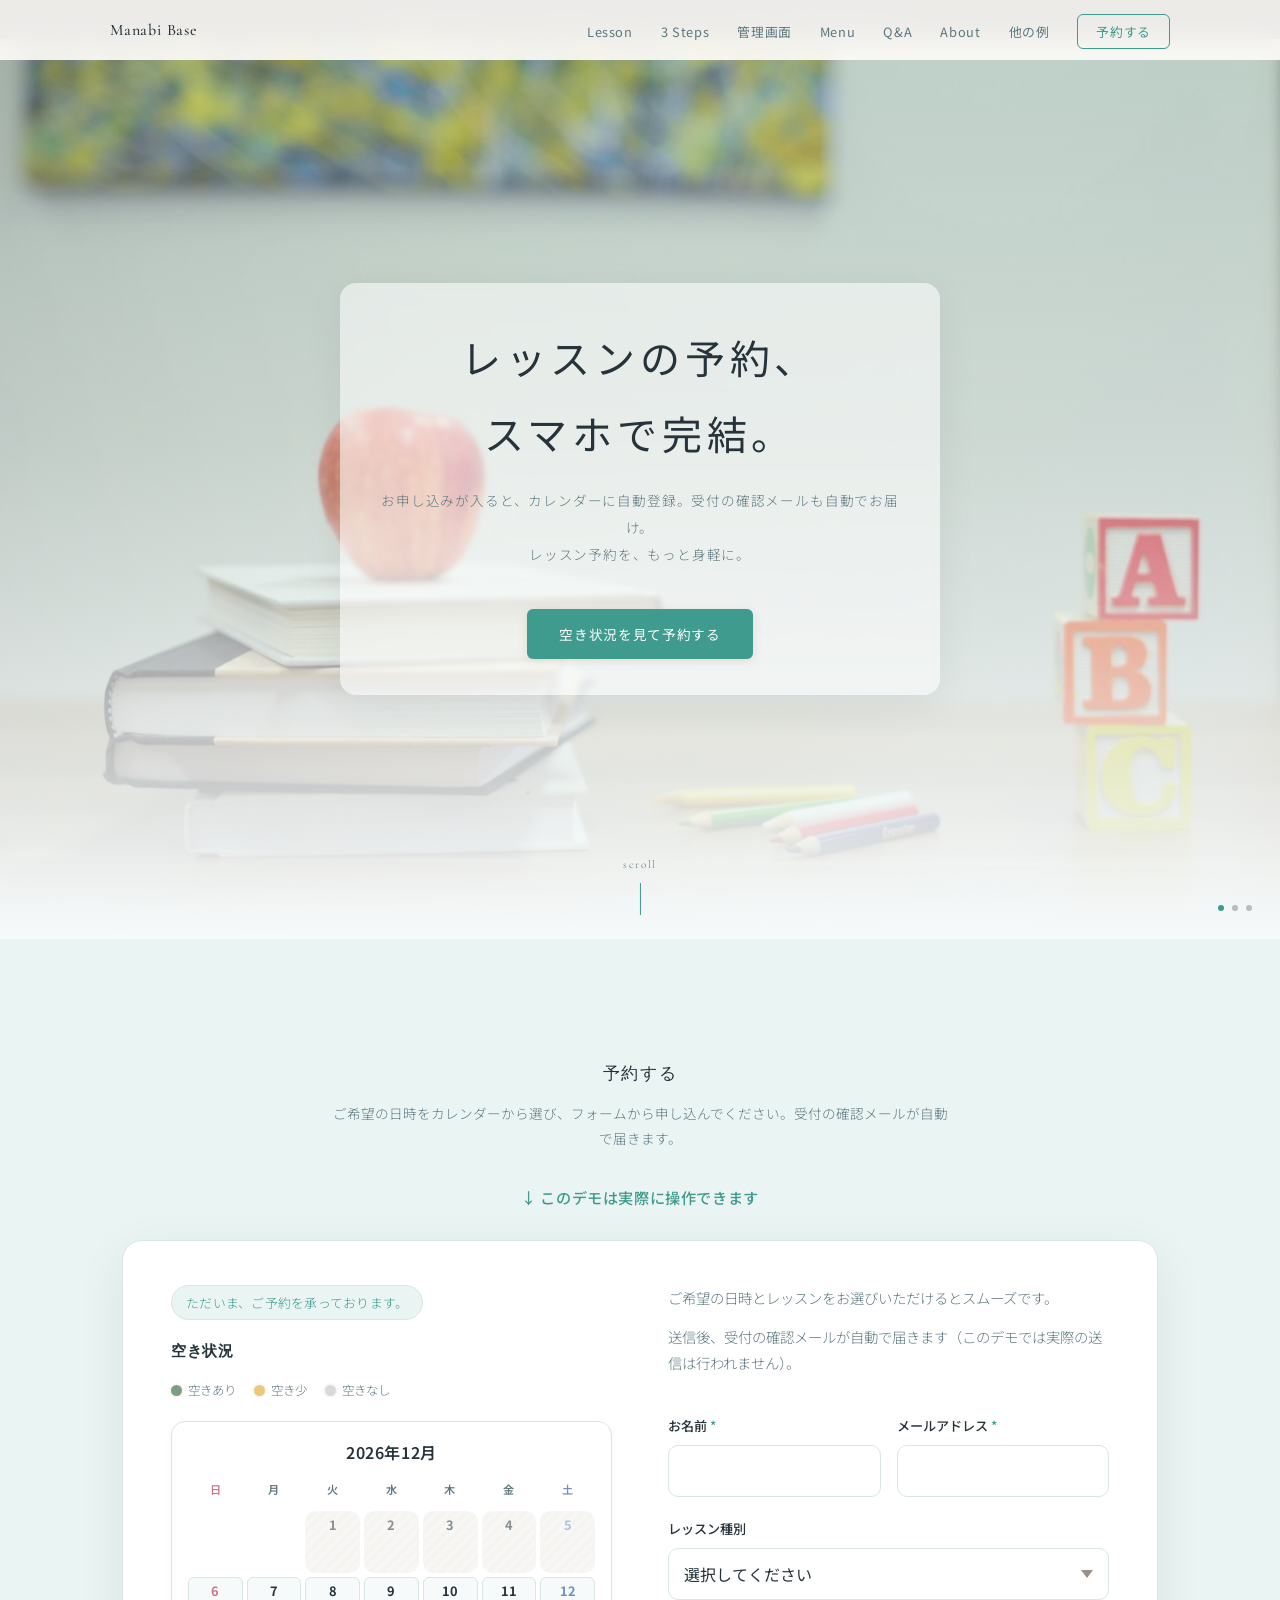
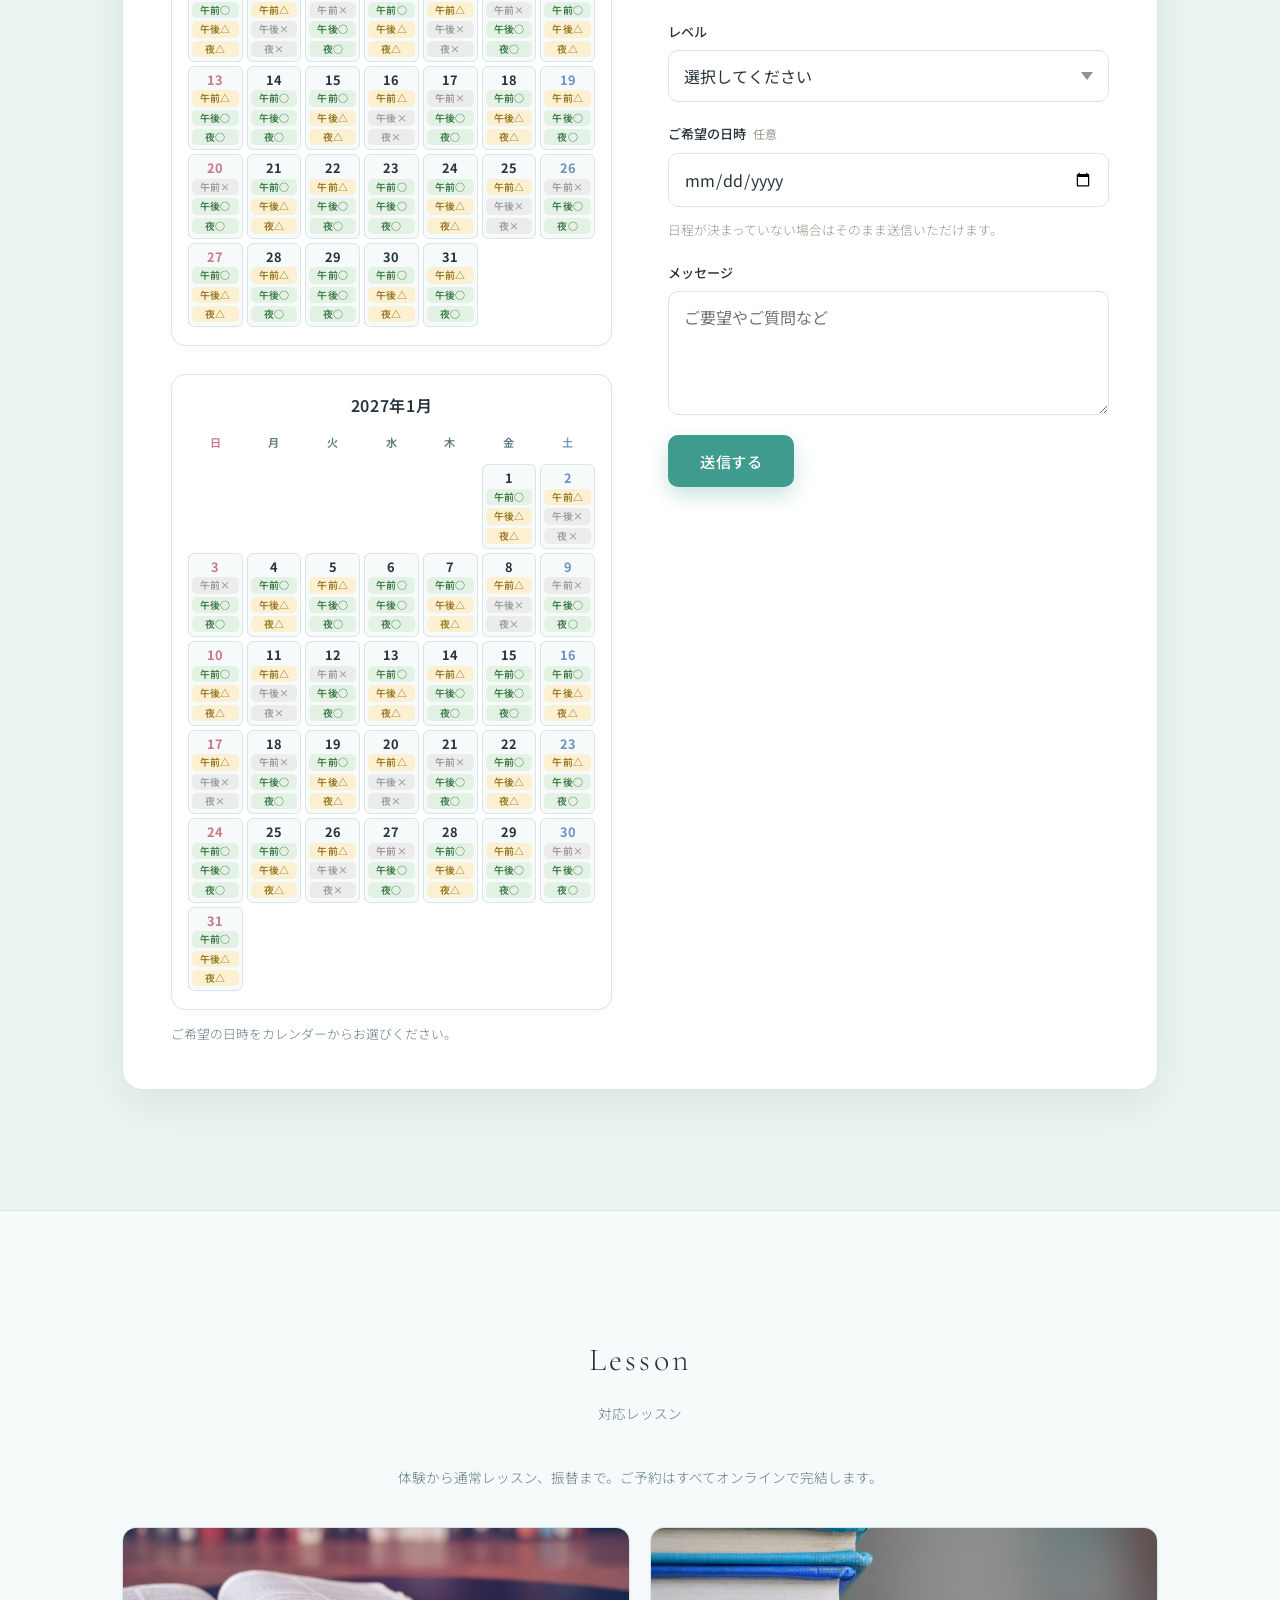
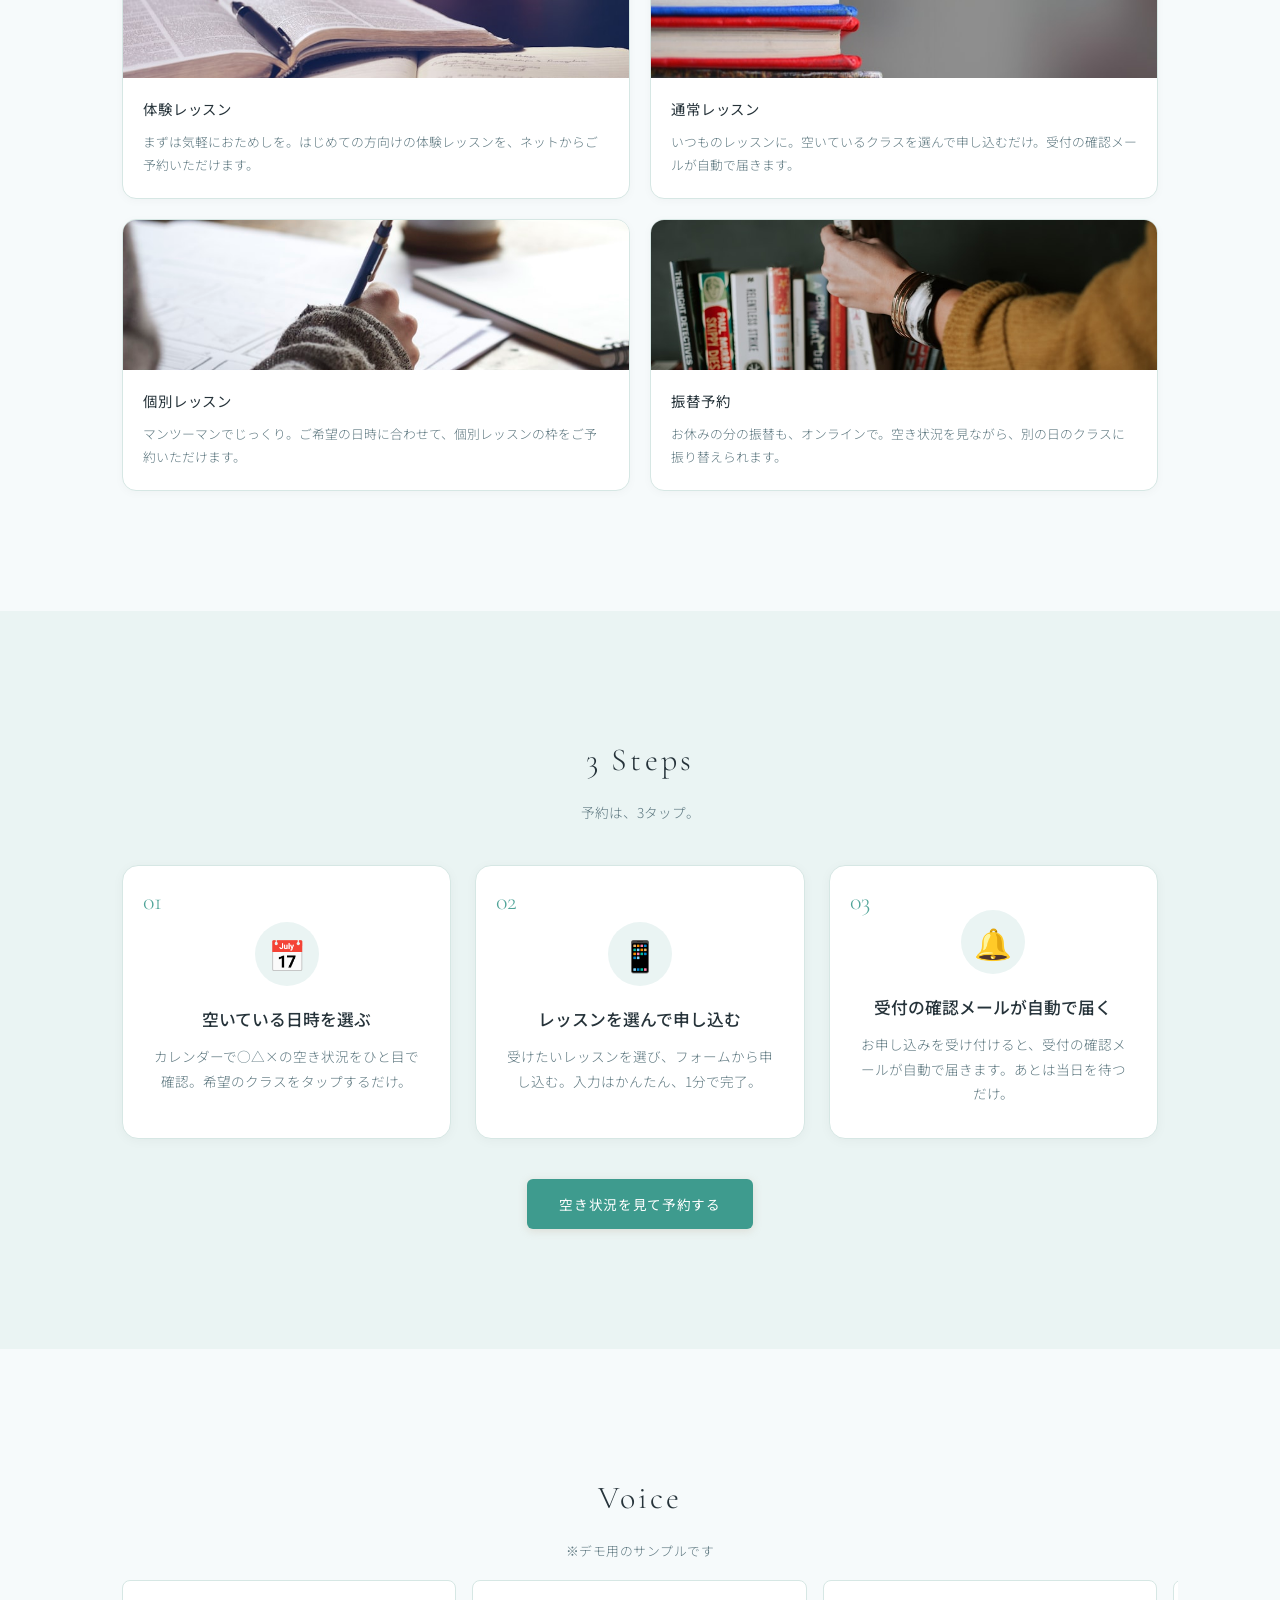
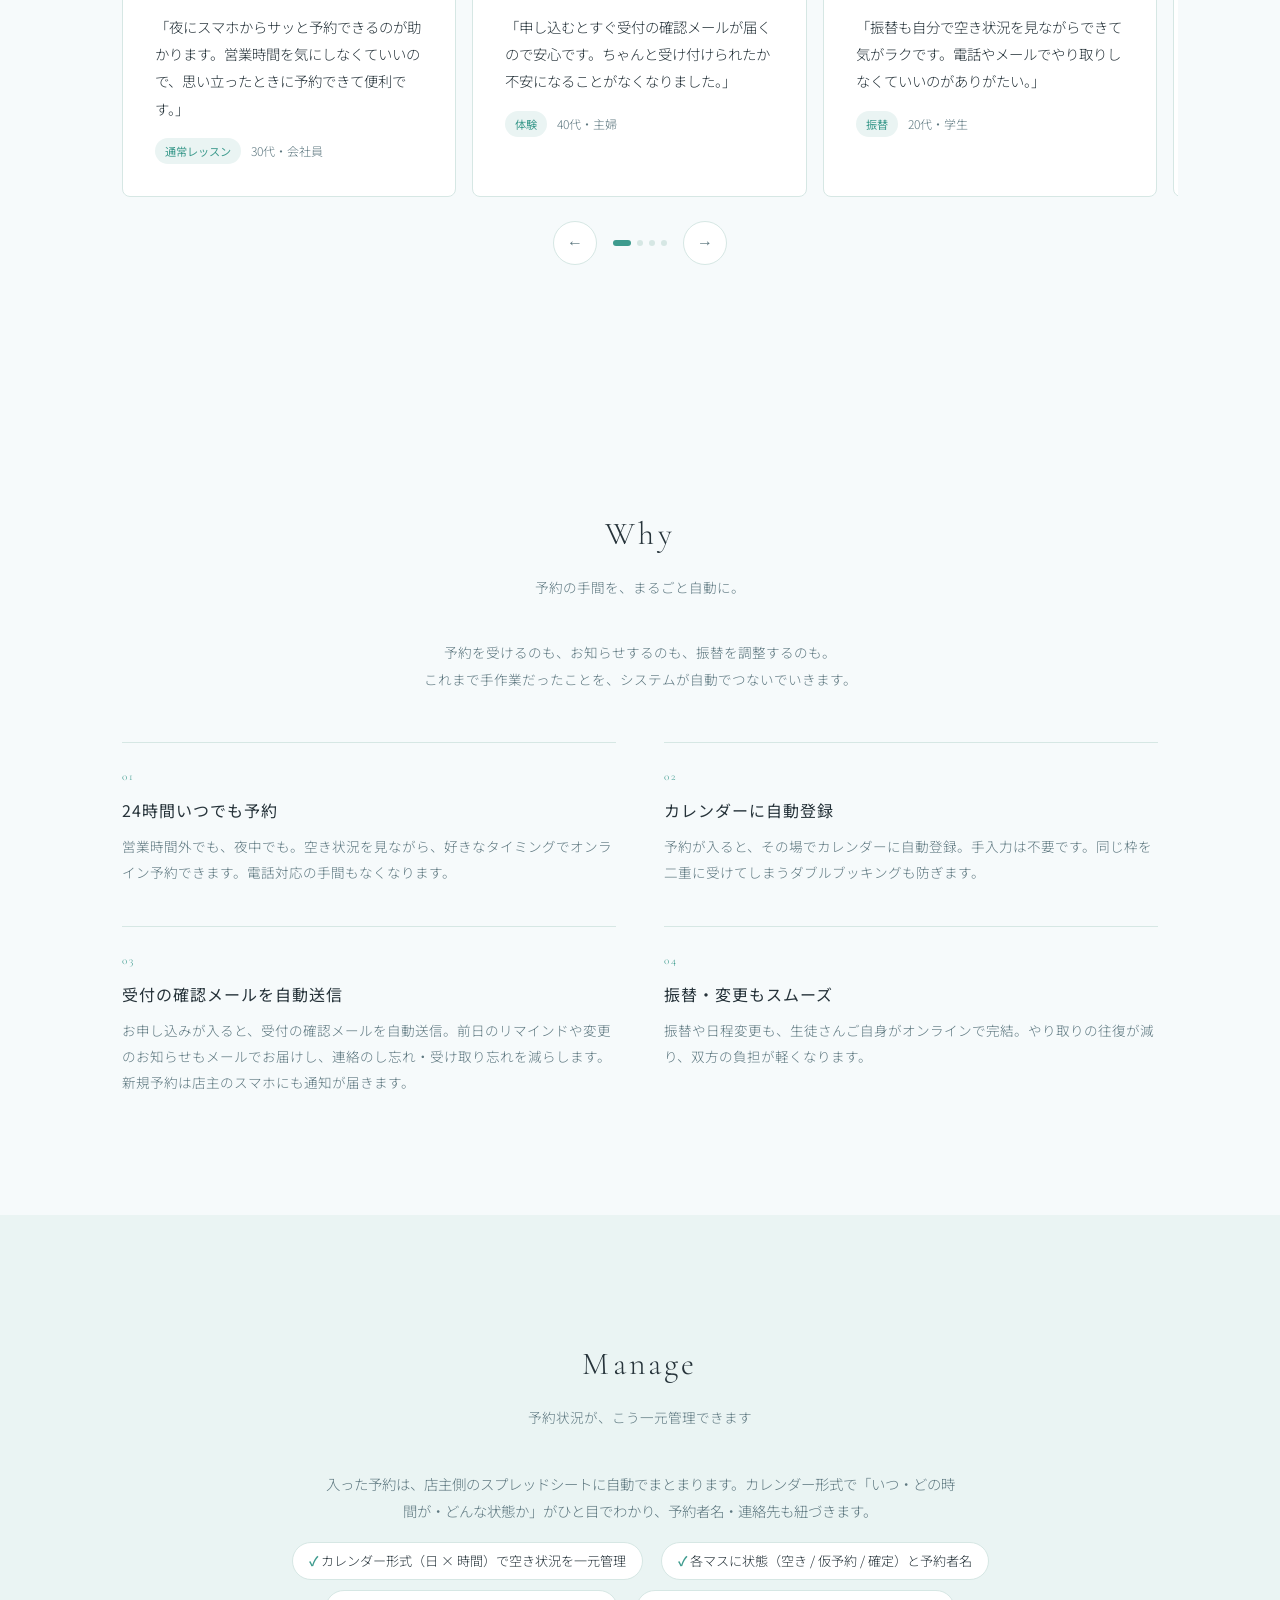
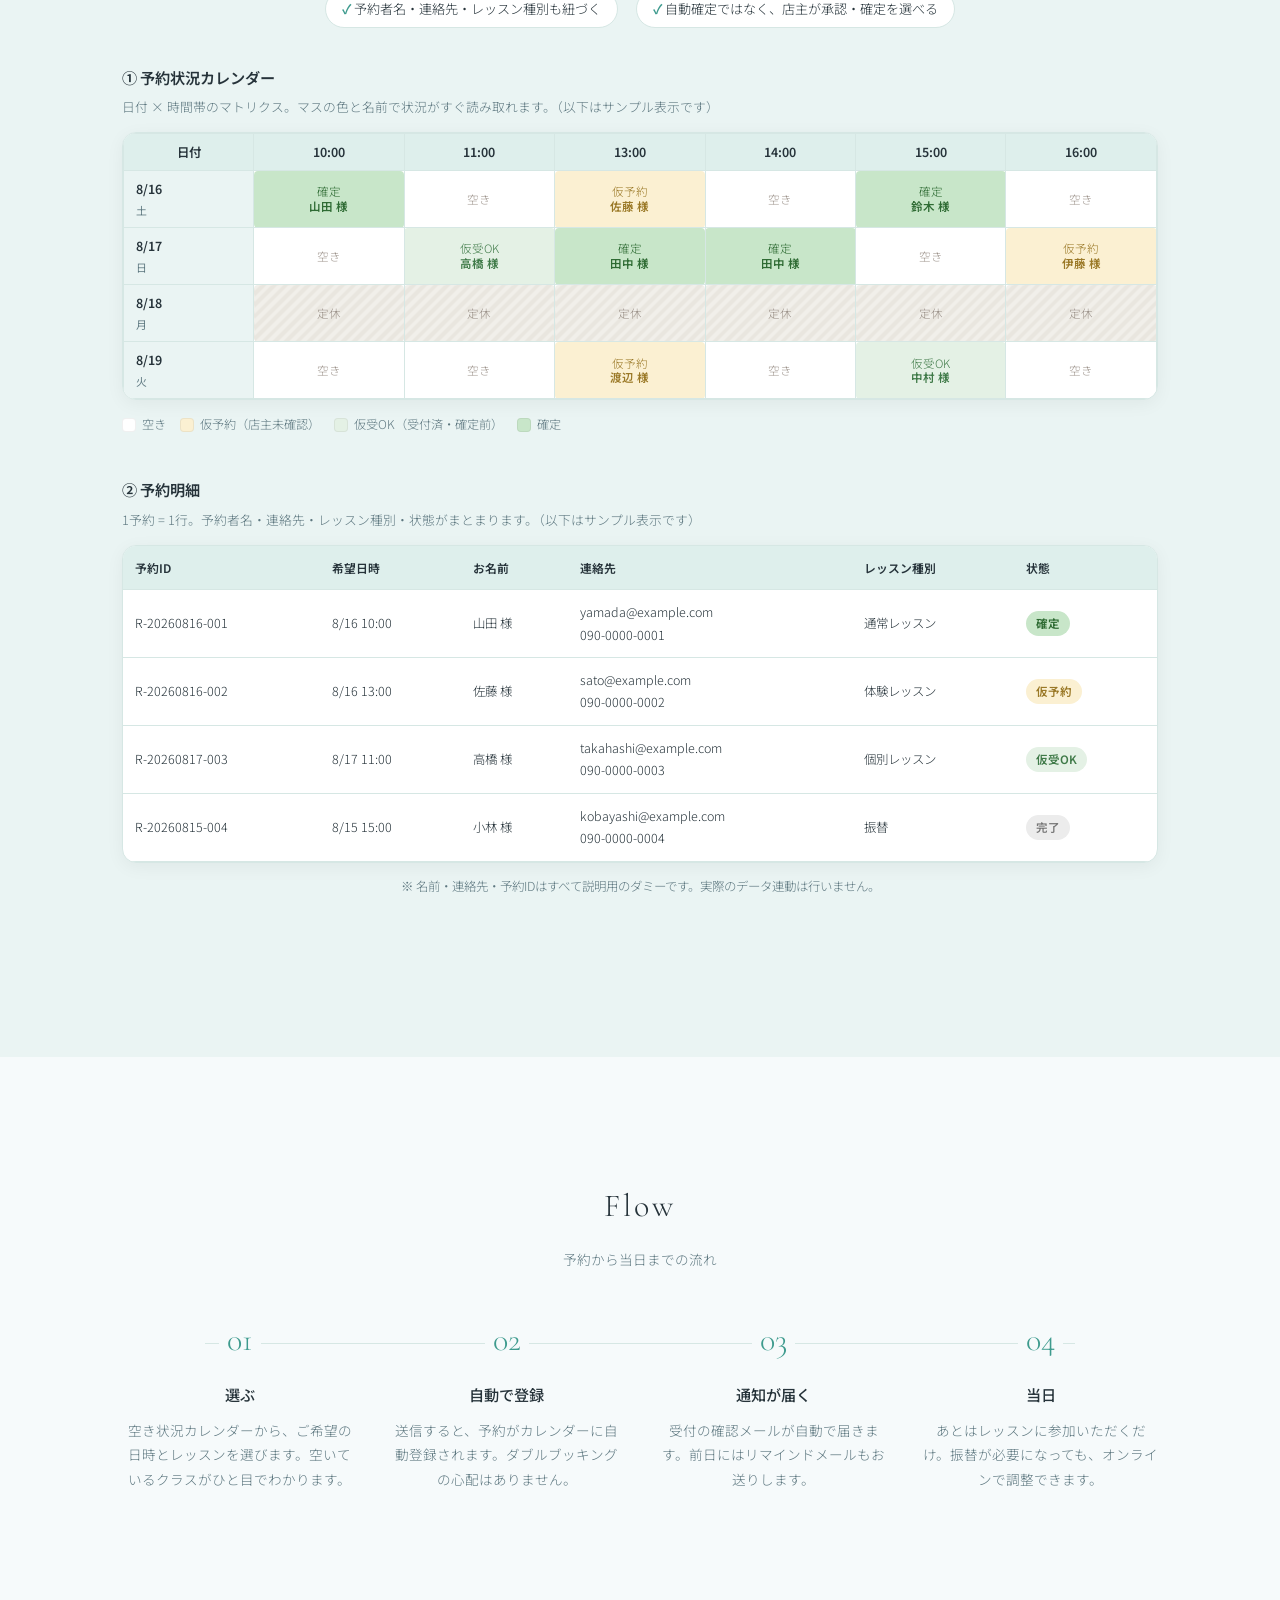
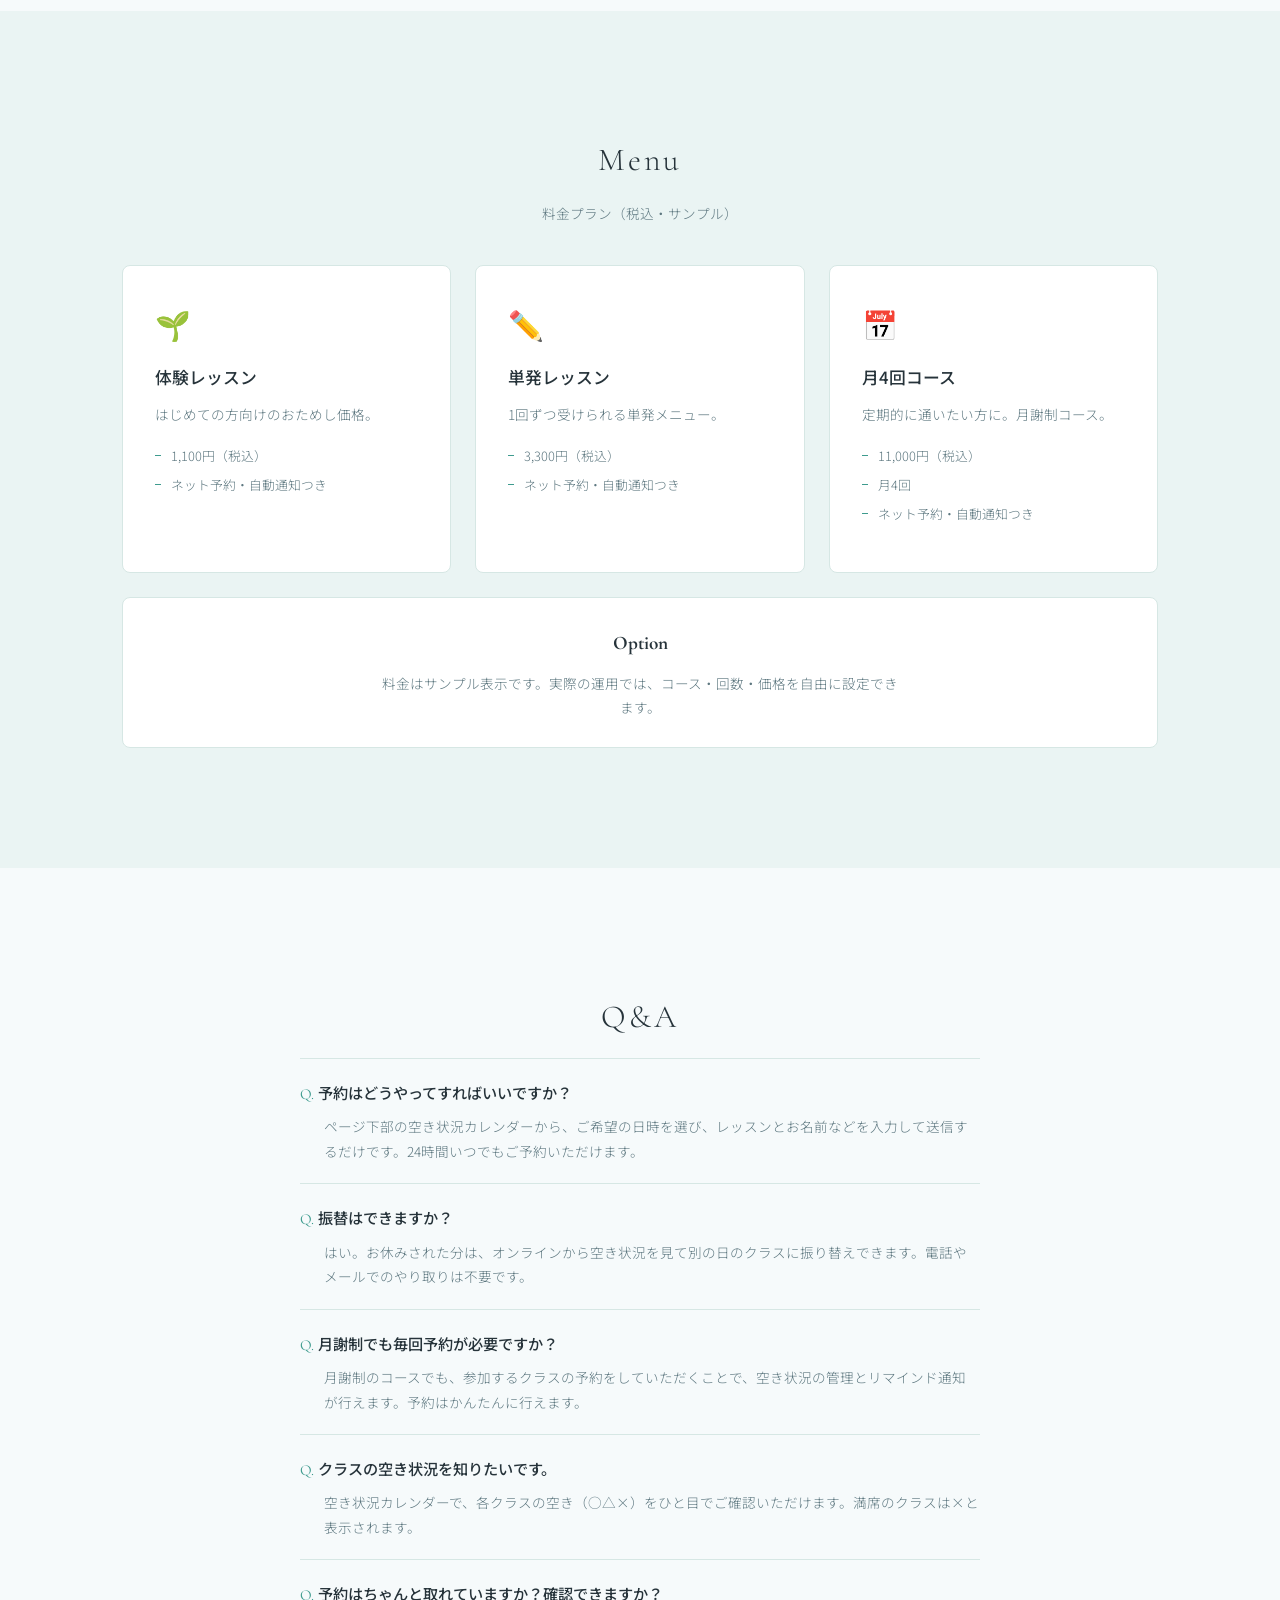
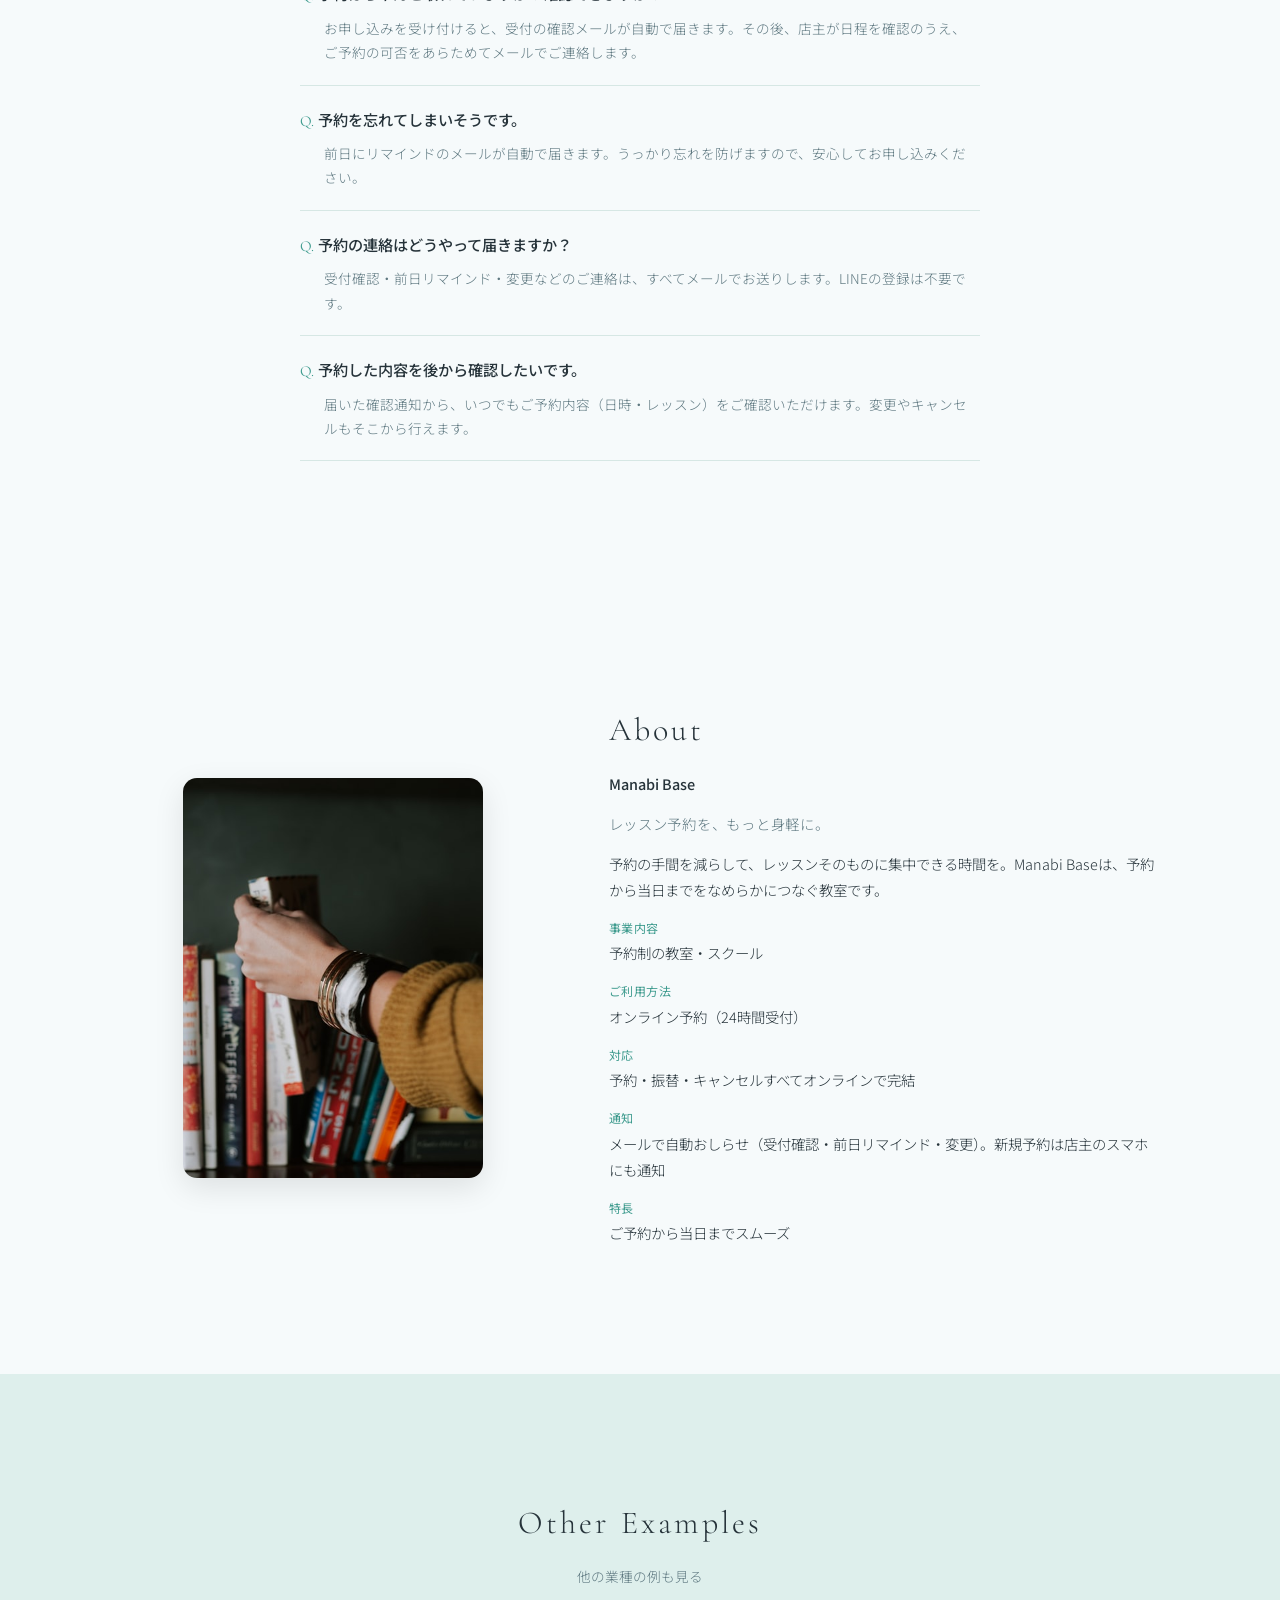
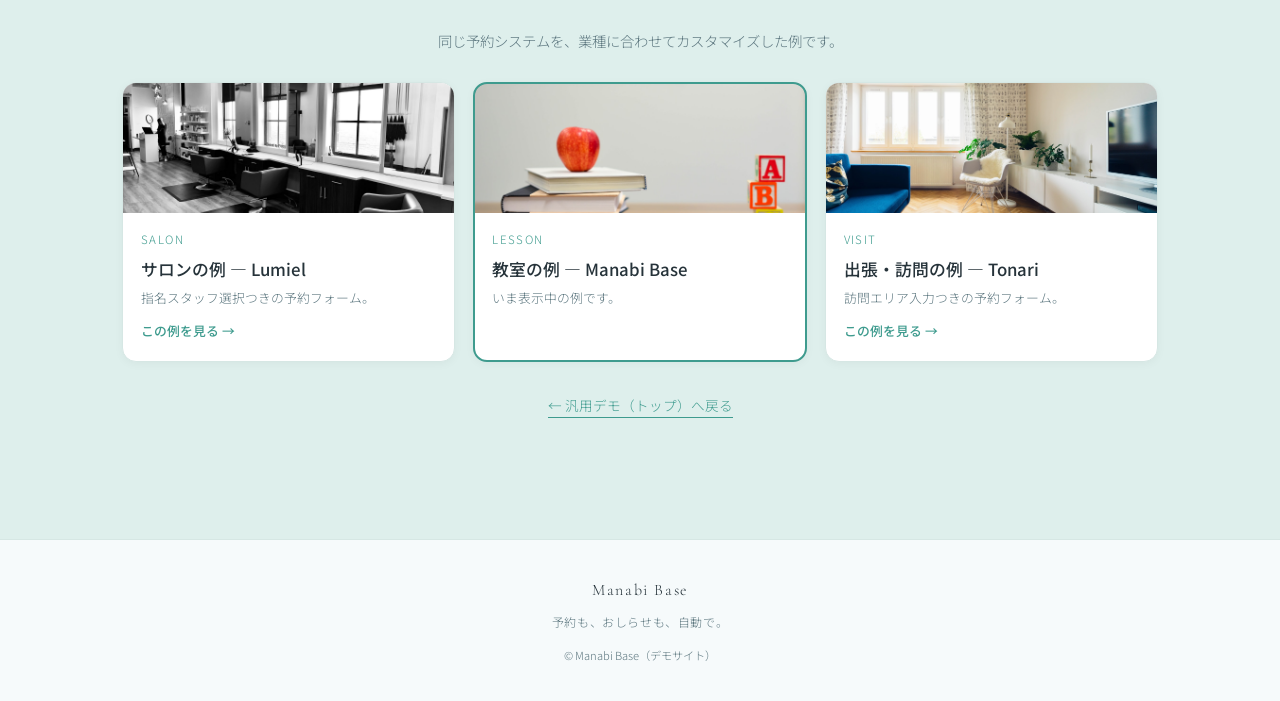
==== commit 7d0de537: "Add reservation-management preview + sheet design doc 買い手向けに「予約状況がこう一元管理できる」を見せる作り込み。  1. SHEET-DESI" ====
--- a/lesson.html
+++ b/lesson.html
@@ -25,6 +25,7 @@
       <ul class="nav-links" id="navLinks">
         <li><a href="#genre">Lesson</a></li>
         <li><a href="#gallery">3 Steps</a></li>
+        <li><a href="#manage">管理画面</a></li>
         <li><a href="#menu">Menu</a></li>
         <li><a href="#faq">Q&amp;A</a></li>
         <li><a href="#about">About</a></li>
@@ -228,6 +229,112 @@
         <div class="why-card fade-in"><span class="why-number">02</span><h3 class="why-title">カレンダーに自動登録</h3><p class="why-body">予約が入ると、その場でカレンダーに自動登録。手入力は不要です。同じ枠を二重に受けてしまうダブルブッキングも防ぎます。</p></div>
         <div class="why-card fade-in"><span class="why-number">03</span><h3 class="why-title">受付の確認メールを自動送信</h3><p class="why-body">お申し込みが入ると、受付の確認メールを自動送信。前日のリマインドや変更のお知らせもメールでお届けし、連絡のし忘れ・受け取り忘れを減らします。新規予約は店主のスマホにも通知が届きます。</p></div>
         <div class="why-card fade-in"><span class="why-number">04</span><h3 class="why-title">振替・変更もスムーズ</h3><p class="why-body">振替や日程変更も、生徒さんご自身がオンラインで完結。やり取りの往復が減り、双方の負担が軽くなります。</p></div>
+      </div>
+    </div>
+  </section>
+
+  <!-- Manage preview：予約状況が、こう一元管理できます（静的見本） -->
+  <section id="manage" class="section manage" aria-label="予約管理画面の見本">
+    <div class="container">
+      <h2 class="section-label center">Manage</h2>
+      <p class="section-subtitle">予約状況が、こう一元管理できます</p>
+      <p class="manage-lead">入った予約は、店主側のスプレッドシートに自動でまとまります。カレンダー形式で「いつ・どの時間が・どんな状態か」がひと目でわかり、予約者名・連絡先も紐づきます。</p>
+      <ul class="manage-points">
+        <li>カレンダー形式（日 × 時間）で空き状況を一元管理</li>
+        <li>各マスに状態（空き / 仮予約 / 確定）と予約者名</li>
+        <li>予約者名・連絡先・レッスン種別も紐づく</li>
+        <li>自動確定ではなく、店主が承認・確定を選べる</li>
+      </ul>
+
+      <div class="manage-block fade-in">
+        <p class="manage-caption">① 予約状況カレンダー</p>
+        <p class="manage-sub">日付 × 時間帯のマトリクス。マスの色と名前で状況がすぐ読み取れます。（以下はサンプル表示です）</p>
+        <div class="manage-scroll">
+          <table class="cal-matrix">
+            <thead>
+              <tr><th>日付</th><th>10:00</th><th>11:00</th><th>13:00</th><th>14:00</th><th>15:00</th><th>16:00</th></tr>
+            </thead>
+            <tbody>
+              <tr>
+                <td class="cal-day">8/16<small>土</small></td>
+                <td class="cell cell-fixed">確定<span class="nm">山田 様</span></td>
+                <td class="cell cell-free">空き</td>
+                <td class="cell cell-tmp">仮予約<span class="nm">佐藤 様</span></td>
+                <td class="cell cell-free">空き</td>
+                <td class="cell cell-fixed">確定<span class="nm">鈴木 様</span></td>
+                <td class="cell cell-free">空き</td>
+              </tr>
+              <tr>
+                <td class="cal-day">8/17<small>日</small></td>
+                <td class="cell cell-free">空き</td>
+                <td class="cell cell-okstaff">仮受OK<span class="nm">高橋 様</span></td>
+                <td class="cell cell-fixed">確定<span class="nm">田中 様</span></td>
+                <td class="cell cell-fixed">確定<span class="nm">田中 様</span></td>
+                <td class="cell cell-free">空き</td>
+                <td class="cell cell-tmp">仮予約<span class="nm">伊藤 様</span></td>
+              </tr>
+              <tr>
+                <td class="cal-day">8/18<small>月</small></td>
+                <td class="cell cell-closed">定休</td>
+                <td class="cell cell-closed">定休</td>
+                <td class="cell cell-closed">定休</td>
+                <td class="cell cell-closed">定休</td>
+                <td class="cell cell-closed">定休</td>
+                <td class="cell cell-closed">定休</td>
+              </tr>
+              <tr>
+                <td class="cal-day">8/19<small>火</small></td>
+                <td class="cell cell-free">空き</td>
+                <td class="cell cell-free">空き</td>
+                <td class="cell cell-tmp">仮予約<span class="nm">渡辺 様</span></td>
+                <td class="cell cell-free">空き</td>
+                <td class="cell cell-okstaff">仮受OK<span class="nm">中村 様</span></td>
+                <td class="cell cell-free">空き</td>
+              </tr>
+            </tbody>
+          </table>
+        </div>
+        <div class="manage-legend">
+          <span><i class="lg-sw lg-free"></i>空き</span>
+          <span><i class="lg-sw lg-tmp"></i>仮予約（店主未確認）</span>
+          <span><i class="lg-sw lg-ok"></i>仮受OK（受付済・確定前）</span>
+          <span><i class="lg-sw lg-fixed"></i>確定</span>
+        </div>
+      </div>
+
+      <div class="manage-block fade-in">
+        <p class="manage-caption">② 予約明細</p>
+        <p class="manage-sub">1予約 = 1行。予約者名・連絡先・レッスン種別・状態がまとまります。（以下はサンプル表示です）</p>
+        <div class="manage-scroll">
+          <table class="detail-table">
+            <thead>
+              <tr><th>予約ID</th><th>希望日時</th><th>お名前</th><th>連絡先</th><th>レッスン種別</th><th>状態</th></tr>
+            </thead>
+            <tbody>
+              <tr>
+                <td>R-20260816-001</td><td>8/16 10:00</td><td>山田 様</td>
+                <td>yamada@example.com<br>090-0000-0001</td><td>通常レッスン</td>
+                <td><span class="st st-fixed">確定</span></td>
+              </tr>
+              <tr>
+                <td>R-20260816-002</td><td>8/16 13:00</td><td>佐藤 様</td>
+                <td>sato@example.com<br>090-0000-0002</td><td>体験レッスン</td>
+                <td><span class="st st-tmp">仮予約</span></td>
+              </tr>
+              <tr>
+                <td>R-20260817-003</td><td>8/17 11:00</td><td>高橋 様</td>
+                <td>takahashi@example.com<br>090-0000-0003</td><td>個別レッスン</td>
+                <td><span class="st st-ok">仮受OK</span></td>
+              </tr>
+              <tr>
+                <td>R-20260815-004</td><td>8/15 15:00</td><td>小林 様</td>
+                <td>kobayashi@example.com<br>090-0000-0004</td><td>振替</td>
+                <td><span class="st st-done">完了</span></td>
+              </tr>
+            </tbody>
+          </table>
+        </div>
+        <p class="manage-note">※ 名前・連絡先・予約IDはすべて説明用のダミーです。実際のデータ連動は行いません。</p>
       </div>
     </div>
   </section>
--- a/style.css
+++ b/style.css
@@ -2366,3 +2366,135 @@
 @media (min-width: 1024px) {
   .form-submit { width: auto; align-self: flex-start; }
 }
+
+/* ================================================================ */
+/* MANAGE PREVIEW — buyer-facing "こう一元管理できます" static sample */
+/* Status calendar matrix + reservation detail table (no live data) */
+/* ================================================================ */
+.manage { background: var(--color-bg-warm); }
+.manage-lead {
+  text-align: center;
+  font-size: .9rem;
+  color: var(--color-text-light);
+  line-height: 1.9;
+  max-width: 640px;
+  margin: 0 auto 8px;
+}
+.manage-points {
+  list-style: none;
+  margin: 18px auto 36px;
+  padding: 0;
+  display: flex;
+  flex-wrap: wrap;
+  justify-content: center;
+  gap: 10px 18px;
+  max-width: 720px;
+}
+.manage-points li {
+  font-size: .82rem;
+  color: var(--color-text);
+  background: var(--color-white);
+  border: 1px solid var(--color-border);
+  border-radius: 999px;
+  padding: 6px 16px;
+}
+.manage-points li::before { content: '✓ '; color: var(--color-accent); font-weight: 700; }
+
+.manage-block { margin-bottom: 40px; }
+.manage-caption {
+  font-size: .95rem;
+  font-weight: 600;
+  color: var(--color-text);
+  margin-bottom: 4px;
+}
+.manage-sub {
+  font-size: .8rem;
+  color: var(--color-text-light);
+  margin-bottom: 14px;
+}
+.manage-scroll {
+  overflow-x: auto;
+  -webkit-overflow-scrolling: touch;
+  border-radius: 14px;
+  border: 1px solid var(--color-border);
+  background: var(--color-white);
+  box-shadow: 0 4px 18px rgba(0,0,0,.05);
+}
+
+/* status calendar matrix */
+table.cal-matrix, table.detail-table {
+  border-collapse: collapse;
+  width: 100%;
+  min-width: 560px;
+  font-size: .78rem;
+}
+.cal-matrix th, .cal-matrix td {
+  border: 1px solid var(--color-border);
+  padding: 7px 6px;
+  text-align: center;
+  white-space: nowrap;
+}
+.cal-matrix thead th {
+  background: var(--color-bg-accent);
+  color: var(--color-text);
+  font-weight: 600;
+  position: sticky;
+  top: 0;
+}
+.cal-matrix .cal-day { font-weight: 600; background: var(--color-bg-warm); text-align: left; padding-left: 12px; }
+.cal-matrix .cal-day small { display: block; font-weight: 400; color: var(--color-text-light); font-size: .68rem; }
+.cell { font-size: .72rem; line-height: 1.3; border-radius: 4px; }
+.cell .nm { display: block; font-weight: 600; }
+.cell-free    { color: var(--color-muted); }
+.cell-tmp     { background: #FBF0D2; color: #9A7826; }
+.cell-okstaff { background: #E4F1E5; color: #3F7A48; }
+.cell-fixed   { background: #C8E6C9; color: #2E6B33; }
+.cell-closed  { background: repeating-linear-gradient(135deg,#f1efea,#f1efea 4px,#e9e6df 4px,#e9e6df 8px); color: var(--color-muted); }
+
+/* legend */
+.manage-legend {
+  display: flex;
+  flex-wrap: wrap;
+  gap: 14px;
+  margin: 14px 0 0;
+  font-size: .76rem;
+  color: var(--color-text-light);
+}
+.manage-legend span { display: inline-flex; align-items: center; gap: 6px; }
+.lg-sw { width: 14px; height: 14px; border-radius: 4px; border: 1px solid rgba(0,0,0,.06); display: inline-block; }
+.lg-free  { background: var(--color-white); }
+.lg-tmp   { background: #FBF0D2; }
+.lg-ok    { background: #E4F1E5; }
+.lg-fixed { background: #C8E6C9; }
+
+/* reservation detail table */
+.detail-table th, .detail-table td {
+  border-bottom: 1px solid var(--color-border);
+  padding: 11px 12px;
+  text-align: left;
+  white-space: nowrap;
+}
+.detail-table thead th {
+  background: var(--color-bg-accent);
+  font-weight: 600;
+  color: var(--color-text);
+  font-size: .74rem;
+}
+.detail-table tbody tr:hover { background: var(--color-bg-warm); }
+.detail-table .st {
+  display: inline-block;
+  font-size: .72rem;
+  font-weight: 600;
+  border-radius: 999px;
+  padding: 2px 10px;
+}
+.st-tmp   { background: #FBF0D2; color: #9A7826; }
+.st-ok    { background: #E4F1E5; color: #3F7A48; }
+.st-fixed { background: #C8E6C9; color: #2E6B33; }
+.st-done  { background: #ECECEC; color: #777; }
+.manage-note {
+  font-size: .78rem;
+  color: var(--color-text-light);
+  margin-top: 12px;
+  text-align: center;
+}
